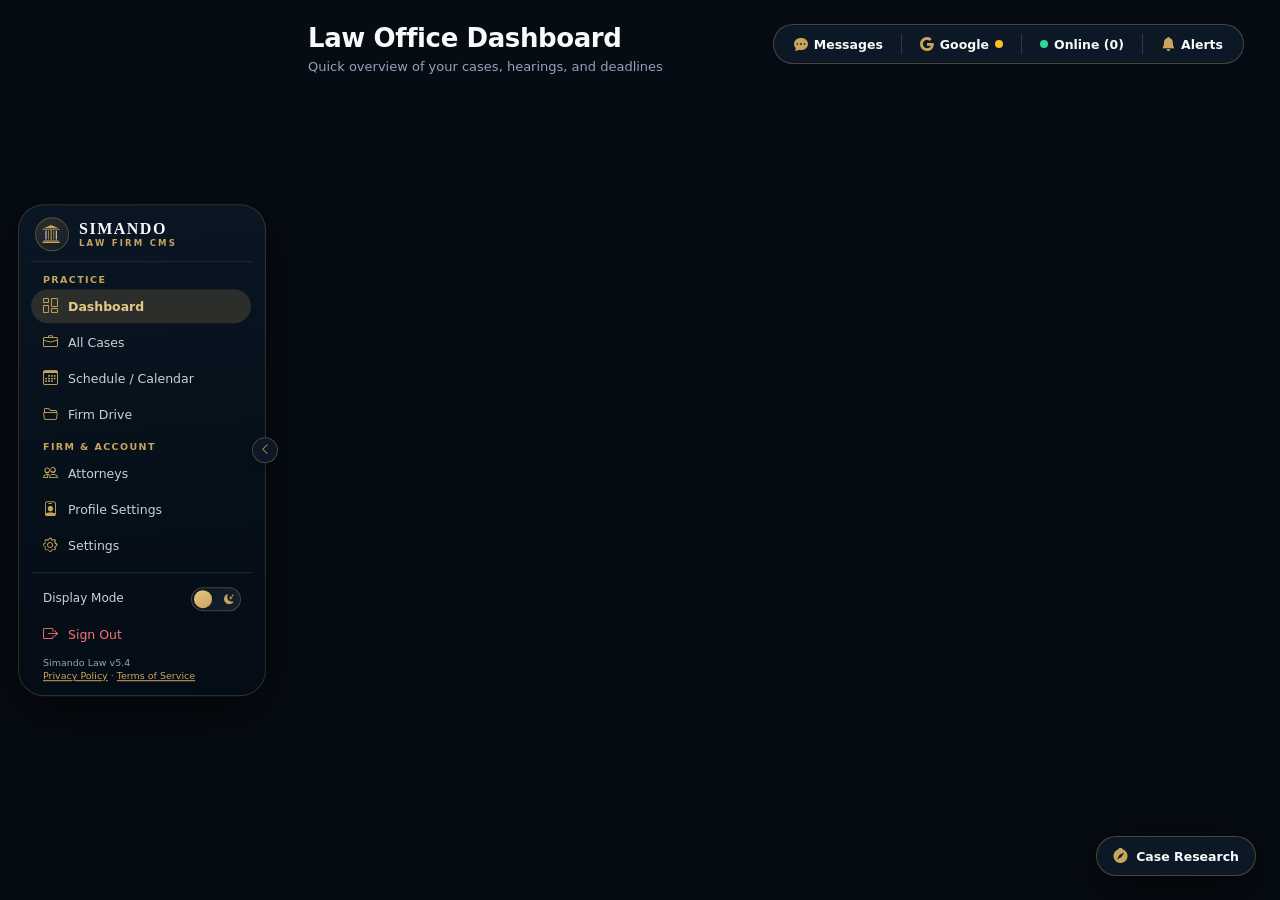
==== index.html @ d6aa15a1 "Update index.html" ====
<!DOCTYPE html>
<html lang="en">
<head>
<meta charset="UTF-8"/>
<meta name="viewport" content="width=device-width, initial-scale=1.0"/>
<title>Simando Law — Case Manager</title>

<!-- Content Security Policy Header (Allows internal research iframe + Google Docs/Drive) -->
<meta http-equiv="Content-Security-Policy" content="default-src 'self' https://fonts.googleapis.com https://fonts.gstatic.com https://cdnjs.cloudflare.com https://cdn.jsdelivr.net https://apis.google.com https://accounts.google.com https://*.googleapis.com https://*.firebaseio.com https://*.firebase.com https://*.cloudfunctions.net https://identitytoolkit.googleapis.com https://securetoken.googleapis.com https://docs.google.com; script-src 'self' 'unsafe-inline' 'unsafe-eval' https://apis.google.com https://accounts.google.com https://cdnjs.cloudflare.com https://cdn.jsdelivr.net https://*.gstatic.com; style-src 'self' 'unsafe-inline' https://fonts.googleapis.com https://cdn.jsdelivr.net; font-src 'self' https://fonts.gstatic.com https://cdn.jsdelivr.net; img-src 'self' data: https:; frame-src 'self' https:; connect-src 'self' https://*.gstatic.com https://www.gstatic.com https://*.googleapis.com https://*.firebaseio.com https://*.cloudfunctions.net https://identitytoolkit.googleapis.com https://securetoken.googleapis.com https://accounts.google.com;">

<!-- 1. Instant 0ms Device Redirector -->
<script src="js/redirect.js"></script>

<!-- 2. Firebase Initialization, QRCode CDN, Bootstrap Icons & Desktop Stylesheet -->
<script type="module" src="js/firebase-init.js"></script>
<script src="https://cdnjs.cloudflare.com/ajax/libs/qrcodejs/1.0.0/qrcode.min.js"></script>
<link href="https://fonts.googleapis.com/css2?family=Cormorant+Garamond:wght@600;700&family=Inter:wght@400;500;600;700;800&display=swap" rel="stylesheet"/>
<link rel="stylesheet" href="https://cdn.jsdelivr.net/npm/bootstrap-icons@1.11.3/font/bootstrap-icons.min.css"/>
<link rel="stylesheet" href="css/desktop.css"/>
<style>
  :root {
    --kpi-grad-1: linear-gradient(135deg, #f8fafc 0%, #c9a55c 100%);
    --kpi-grad-2: linear-gradient(135deg, #fde68a 0%, #c9a55c 100%);
    --kpi-grad-3: linear-gradient(135deg, #6ee7b7 0%, #c9a55c 100%);
  }
  [data-theme="light"] {
    --kpi-grad-1: linear-gradient(135deg, #1c1e21 0%, #8a6210 100%);
    --kpi-grad-2: linear-gradient(135deg, #92400e 0%, #8a6210 100%);
    --kpi-grad-3: linear-gradient(135deg, #065f46 0%, #8a6210 100%);
  }

  /* ── Minimal KPI Stat Cards (No colored top bar, gradient numbers) ── */
  .stat-card::before { display: none !important; content: none !important; }
  .stat-card { background: linear-gradient(160deg, var(--surface) 0%, var(--surface2) 100%); }
  .stat-number {
    font-weight: 800 !important;
    letter-spacing: -0.5px;
    background: var(--kpi-grad-1);
    -webkit-background-clip: text;
    background-clip: text;
    -webkit-text-fill-color: transparent;
  }
  .stat-card.kpi-active .stat-number {
    background: var(--kpi-grad-2);
    -webkit-background-clip: text;
    background-clip: text;
    -webkit-text-fill-color: transparent;
  }
  .stat-card.kpi-resolved .stat-number {
    background: var(--kpi-grad-3);
    -webkit-background-clip: text;
    background-clip: text;
    -webkit-text-fill-color: transparent;
  }

  /* ── Plain Solid Dots (NO glowing shadow or pulse) ── */
  .plain-dot {
    width: 8px; height: 8px; border-radius: 50%; flex-shrink: 0; display: inline-block;
    box-shadow: none !important; animation: none !important;
  }
  .plain-dot.green { background: var(--green); }
  .plain-dot.amber { background: var(--amber); }
  .plain-dot.red   { background: var(--red); }

  /* ── Top Utility Popovers (Google & Online Users) ── */
  .top-popover {
    position: absolute; top: 48px; right: 0; width: 315px; max-width: calc(100vw - 32px);
    background: var(--surface); border: 1px solid var(--gold-border); border-radius: 14px;
    box-shadow: var(--shadow); z-index: 1005; overflow: hidden;
  }
  .top-popover-hdr {
    padding: 11px 14px; border-bottom: 1px solid var(--border); background: var(--surface2);
    display: flex; align-items: center; justify-content: space-between; font-size: 12.5px; font-weight: 700; color: var(--text);
  }
  .top-popover-body { padding: 10px 12px; max-height: 330px; overflow-y: auto; display: flex; flex-direction: column; gap: 8px; }

  /* ── Full-Width Balanced Profile Settings ── */
  .profile-settings-grid {
    display: grid; grid-template-columns: 320px 1fr; gap: 20px; align-items: start; width: 100%;
  }
  @media (max-width: 980px) {
    .profile-settings-grid { grid-template-columns: 1fr; }
  }

  /* ── Retractable & Expandable Settings Accordions ── */
  .settings-accordion-list { display: flex; flex-direction: column; gap: 12px; width: 100%; }
  .settings-accordion { background: var(--surface); border: 1px solid var(--border); border-radius: var(--radius-lg); overflow: hidden; }
  .settings-accordion.is-open { border-color: var(--gold-border); }
  .settings-acc-hdr {
    width: 100%; display: flex; align-items: center; justify-content: space-between; gap: 12px;
    padding: 16px 20px; text-align: left; background: transparent; color: var(--text); cursor: pointer;
  }
  .settings-acc-hdr:hover { background: var(--surface2); }
  .settings-acc-title-wrap { display: flex; align-items: center; gap: 12px; min-width: 0; }
  .settings-acc-icon {
    width: 34px; height: 34px; border-radius: 9px; background: var(--surface2);
    border: 1px solid var(--border-soft); display: grid; place-items: center; color: var(--gold); font-size: 15px; flex-shrink: 0;
  }
  .settings-acc-title { font-size: 15px; font-weight: 700; color: var(--text); }
  .settings-acc-sub { font-size: 12px; color: var(--text-dim); }
  .settings-acc-chevron { color: var(--text-dim); transition: transform 0.2s; flex-shrink: 0; }
  .settings-accordion.is-open .settings-acc-chevron { transform: rotate(180deg); color: var(--gold); }
  .settings-acc-body { display: none; padding: 18px 20px 20px; border-top: 1px solid var(--border); }
  .settings-accordion.is-open .settings-acc-body { display: block; }
  .setting-row-item {
    display: flex; align-items: center; justify-content: space-between; gap: 16px;
    padding: 12px 14px; background: var(--surface2); border: 1px solid var(--border); border-radius: 10px; margin-bottom: 10px;
  }
  .setting-row-item:last-child { margin-bottom: 0; }

  /* ── Accessibility Modes ── */
  html[data-font-scale="compact"] { font-size: 13px; }
  html[data-font-scale="large"]   { font-size: 15.5px; }
  html[data-font-scale="xlarge"]  { font-size: 17px; }
  html[data-high-contrast="true"] .card,
  html[data-high-contrast="true"] .settings-accordion,
  html[data-high-contrast="true"] .field-input,
  html[data-high-contrast="true"] .case-row,
  html[data-high-contrast="true"] .case-item { border-color: var(--gold) !important; }
  html[data-reduce-motion="true"] *,
  html[data-reduce-motion="true"] *::before,
  html[data-reduce-motion="true"] *::after { transition: none !important; animation: none !important; }

  /* ── Internal Movable Persistent Floating Legal Research Widget ── */
  .research-fab {
    position: fixed; bottom: 24px; right: 24px; z-index: 940;
    display: inline-flex; align-items: center; gap: 8px; padding: 10px 16px;
    border-radius: 999px; background: var(--surface); border: 1.5px solid var(--gold-border);
    color: var(--text); font-size: 12.5px; font-weight: 700; box-shadow: var(--shadow);
    transition: transform 0.15s, border-color 0.15s, right 0.22s ease;
  }
  body.chat-open .research-fab { right: 418px; }
  .research-fab:hover { border-color: var(--gold); transform: translateY(-2px); }
  .research-fab i { color: var(--gold); font-size: 15px; }

  .research-widget-window {
    position: fixed;
    bottom: 76px;
    right: 24px;
    width: 480px;
    height: 540px;
    min-width: 340px;
    min-height: 360px;
    max-width: calc(100vw - 24px);
    max-height: calc(100vh - 24px);
    background: var(--surface);
    border: 1.5px solid var(--gold-border);
    border-radius: 16px;
    box-shadow: var(--shadow);
    z-index: 99990;
    display: flex;
    flex-direction: column;
    overflow: hidden;
    resize: both;
  }
  .research-widget-window.is-expanded {
    width: 760px !important;
    height: 640px !important;
  }
  .research-drag-hdr {
    padding: 10px 14px;
    background: var(--surface2);
    border-bottom: 1px solid var(--border);
    display: flex;
    align-items: center;
    justify-content: space-between;
    gap: 10px;
    cursor: grab;
    user-select: none;
    flex-shrink: 0;
  }
  .research-drag-hdr:active { cursor: grabbing; }
  .research-mode-bar {
    display: flex;
    align-items: center;
    gap: 6px;
    padding: 8px 12px;
    background: var(--surface2);
    border-bottom: 1px solid var(--border);
    flex-shrink: 0;
  }
  .research-sites-strip {
    display: flex;
    gap: 6px;
    padding: 8px 12px;
    overflow-x: auto;
    border-bottom: 1px solid var(--border);
    background: var(--surface);
    flex-shrink: 0;
  }
  .research-site-chip {
    display: inline-flex; align-items: center; gap: 5px;
    padding: 5px 10px; border-radius: 999px;
    background: var(--surface2); border: 1px solid var(--border);
    color: var(--text); font-size: 11px; font-weight: 600;
    white-space: nowrap; flex-shrink: 0; cursor: pointer;
  }
  .research-site-chip:hover, .research-site-chip.active {
    border-color: var(--gold-border);
    background: var(--gold-dim);
    color: var(--gold-light);
  }
  .research-site-chip i { color: var(--gold); }
  .research-body-area {
    flex: 1;
    min-height: 0;
    display: flex;
    flex-direction: column;
    overflow: hidden;
  }
  .research-iframe {
    width: 100%;
    height: 100%;
    border: none;
    background: #ffffff;
    flex: 1;
  }

  /* ── Internal Google Docs Workspace Modal ── */
  .gdoc-editor-shell {
    max-width: 860px; width: 100%; background: var(--surface); border: 1px solid var(--gold-border);
    border-radius: 18px; overflow: hidden; box-shadow: var(--shadow); display: flex; flex-direction: column; max-height: 92vh;
  }
  .gdoc-toolbar {
    display: flex; align-items: center; gap: 6px; padding: 8px 16px; background: var(--surface2);
    border-bottom: 1px solid var(--border); flex-wrap: wrap;
  }
  .gdoc-tool { padding: 5px 9px; border-radius: 6px; font-size: 12px; font-weight: 600; background: var(--surface); border: 1px solid var(--border); color: var(--text); }
  .gdoc-tool:hover { border-color: var(--gold); color: var(--gold); }
  .gdoc-page-canvas {
    margin: 18px auto; width: 92%; max-width: 700px; min-height: 360px;
    background: var(--surface2); border: 1px solid var(--border); border-radius: 10px;
    padding: 28px 34px; color: var(--text); font-size: 13.5px; line-height: 1.7; outline: none;
  }

  .diagnostic-item { display: flex; align-items: center; justify-content: space-between; padding: 12px 14px; background: var(--surface2); border: 1px solid var(--border); border-radius: 10px; margin-bottom: 8px; }
  .diagnostic-item-left { display: flex; align-items: center; gap: 12px; }
  .diag-icon { font-size: 18px; width: 28px; text-align: center; }
  .diag-name { font-weight: 700; font-size: 13px; color: var(--text); }
  .diag-sub { font-size: 11px; color: var(--text-muted); }
  .badge-pass { background: var(--green-bg); color: var(--green); border: 1px solid rgba(52,211,153,0.3); }
  .badge-warn { background: var(--amber-bg); color: var(--amber); border: 1px solid rgba(251,191,36,0.3); }
  .badge-fail { background: var(--red-bg); color: var(--red); border: 1px solid rgba(248,113,113,0.3); }

  .custom-time-wrap { display: flex; align-items: center; gap: 6px; }
  .time-input-box { flex: 1; background: var(--surface2); border: 1px solid var(--border-soft); border-radius: 8px; color: var(--text); padding: 8px 12px; font-size: 13px; font-weight: 600; text-align: center; outline: none; }
  .time-input-box:focus { border-color: var(--gold); background: var(--surface3); }
  .ampm-toggle { display: inline-flex; background: var(--surface2); border: 1px solid var(--border-soft); border-radius: 8px; padding: 2px; gap: 2px; flex-shrink: 0; }
  .ampm-btn { padding: 6px 10px; border-radius: 6px; font-size: 11.5px; font-weight: 600; color: var(--text-muted); }
  .ampm-btn.active { background: var(--surface3); color: var(--text); }

  .tag-highlight-gold { background: var(--gold-dim) !important; border: 1px solid var(--gold-border) !important; color: var(--gold-light) !important; font-weight: 700 !important; }
  .highlight-date-badge { background: var(--gold-dim); border: 1px solid var(--gold-border); color: var(--gold-light); font-weight: 700; font-size: 11px; padding: 2px 8px; border-radius: 5px; display: inline-flex; align-items: center; gap: 4px; }
  .hearing-highlight-card { background: var(--surface) !important; border: 1px solid var(--gold-border) !important; border-left: 3.5px solid var(--gold) !important; border-radius: 8px !important; padding: 10px 12px !important; }
  .file-item-gated.blurred { filter: blur(3.5px); user-select: none; pointer-events: none; opacity: 0.55; }

  .breakglass-otp-grid { display: flex; gap: 8px; justify-content: center; margin: 16px 0 22px; }
  .breakglass-otp-box { width: 44px; height: 52px; border-radius: 8px; background: var(--surface2); border: 1.5px solid var(--border-soft); color: var(--gold-light); font-size: 22px; font-weight: 800; text-align: center; outline: none; }
  .breakglass-otp-box:focus { border-color: var(--gold); box-shadow: 0 0 0 3px var(--gold-dim); }
</style>
</head>
<body>

<div id="capsule-tooltip"></div>
<div id="toast"></div>

<div id="config-banner">
  <i class="bi bi-exclamation-triangle-fill" style="color:var(--amber);margin-right:6px"></i> <strong>Firebase not connected.</strong> Data is stored in memory only and will be lost on refresh.
</div>

<!-- Internal Google Docs Workspace Modal -->
<div id="gdoc-modal" class="modal-overlay hidden" style="z-index: 10012;" onclick="if(event.target===this)closeGoogleDocModal()">
  <div class="gdoc-editor-shell">
    <div style="display:flex;align-items:center;justify-content:space-between;padding:14px 18px;border-bottom:1px solid var(--border);gap:10px;flex-wrap:wrap">
      <div style="display:flex;align-items:center;gap:10px;flex:1;min-width:220px">
        <i class="bi bi-file-earmark-richtext-fill" style="color:var(--gold);font-size:20px"></i>
        <input id="gdoc-title-input" class="field-input" style="max-width:340px;padding:6px 10px;font-weight:700" placeholder="Document Title (e.g. Motion for Extension)" value="Legal Memorandum Draft"/>
        <span class="badge" id="gdoc-api-status-badge" style="background:var(--green-bg);color:var(--green)"><i class="bi bi-cloud-check"></i> Google Docs API</span>
      </div>
      <div style="display:flex;align-items:center;gap:8px">
        <select class="field-input" id="gdoc-case-select" style="width:auto;max-width:220px;padding:6px 10px;font-size:12px">
          <option value="">— Standalone Firm Draft —</option>
        </select>
        <button onclick="closeGoogleDocModal()" style="color:var(--text-dim);font-size:18px;padding:4px"><i class="bi bi-x-lg"></i></button>
      </div>
    </div>

    <div class="gdoc-toolbar">
      <button type="button" class="gdoc-tool" onclick="execInternalDocFmt('bold')"><strong>B</strong></button>
      <button type="button" class="gdoc-tool" onclick="execInternalDocFmt('italic')"><em>I</em></button>
      <button type="button" class="gdoc-tool" onclick="execInternalDocFmt('underline')"><u>U</u></button>
      <span style="width:1px;height:18px;background:var(--border-soft);margin:0 4px"></span>
      <button type="button" class="gdoc-tool" onclick="insertInternalDocTemplate('caption')"><i class="bi bi-bank"></i> Court Caption</button>
      <button type="button" class="gdoc-tool" onclick="insertInternalDocTemplate('prayer')"><i class="bi bi-paragraph"></i> Prayer &amp; Relief</button>
      <button type="button" class="gdoc-tool" onclick="insertInternalDocTemplate('jurat')"><i class="bi bi-pen"></i> Verification / Jurat</button>
      <div style="margin-left:auto;display:flex;gap:8px;flex-wrap:wrap">
        <button type="button" class="btn btn-secondary btn-sm" id="gdoc-open-iframe-btn" style="display:none" onclick="toggleInternalDocLiveFrame()"><i class="bi bi-window"></i> Embedded Docs View</button>
        <button type="button" class="btn btn-secondary btn-sm" id="gdoc-save-btn" onclick="saveInternalGoogleDoc(false)"><i class="bi bi-cloud-arrow-up"></i> Save to Google Docs</button>
        <button type="button" class="btn btn-primary btn-sm" id="gdoc-pdf-btn" onclick="saveInternalGoogleDoc(true)"><i class="bi bi-file-earmark-pdf"></i> Export Case PDF</button>
      </div>
    </div>

    <div style="flex:1;overflow-y:auto;background:var(--bg);min-height:400px">
      <div id="gdoc-canvas" class="gdoc-page-canvas" contenteditable="true">
        <div style="text-align:center;font-weight:700;margin-bottom:16px">
          REPUBLIC OF THE PHILIPPINES<br/>
          REGIONAL TRIAL COURT<br/>
          FIFTH JUDICIAL REGION — NAGA CITY
        </div>
        <p style="margin-bottom:12px"><strong>PETITIONER / PLAINTIFF</strong>,<br/>— versus —<br/><strong>RESPONDENT / DEFENDANT</strong>.</p>
        <p style="text-align:center;font-weight:700;text-decoration:underline;margin:16px 0">PLEADING / LEGAL DRAFT</p>
        <p>COMES NOW the undersigned counsel, and unto this Honorable Court most respectfully states that...</p>
      </div>
      <div id="gdoc-iframe-wrap" class="hidden" style="width:100%;height:520px">
        <iframe id="gdoc-live-iframe" src="" style="width:100%;height:100%;border:none;background:#fff"></iframe>
      </div>
    </div>
  </div>
</div>

<!-- Onboarding Popup Modal -->
<div id="onboarding-modal" class="modal-overlay hidden" style="z-index: 10015;">
  <div class="modal-box" style="max-width: 500px; padding: 26px 22px; position: relative;">
    <button onclick="dismissOnboardingModal()" style="position:absolute;top:14px;right:14px;background:none;border:none;color:var(--text-dim);font-size:20px;cursor:pointer;line-height:1;padding:4px;" title="Remind me later"><i class="bi bi-x-lg"></i></button>
    <div style="text-align: center; margin-bottom: 18px;">
      <div style="font-size:36px;color:var(--gold);line-height:1;margin-bottom:6px" id="ob-modal-icon"><i class="bi bi-shield-lock-fill"></i></div>
      <div style="font-family:var(--font-display);font-size:24px;font-weight:700;color:var(--gold-pale)" id="ob-modal-title">Account Security &amp; Setup</div>
      <div style="font-size:12px;color:var(--text-muted);line-height:1.5;margin-top:4px" id="ob-modal-sub">
        To maintain strict attorney-client privilege and document storage, please complete the required security setup below.
      </div>
    </div>

    <div class="onboarding-card" id="ob-card-2fa">
      <div class="onboarding-card-header">
        <div class="onboarding-card-title"><i class="bi bi-phone" style="color:var(--gold)"></i> 1. Two-Factor Authentication (2FA)</div>
        <span class="onboarding-status-tag pending" id="ob-tag-2fa"><i class="bi bi-clock"></i> Action Needed</span>
      </div>
      <div id="ob-content-2fa-body">
        <div class="ob-qr-tabs">
          <button class="ob-qr-tab-btn active" id="tab-ob-pairing-qr" type="button" onclick="switchOnboardingQrType('pairing')"><i class="bi bi-key-fill"></i> Pair Account (Scan in App)</button>
          <button class="ob-qr-tab-btn" id="tab-ob-app-qr" type="button" onclick="switchOnboardingQrType('app_link')"><i class="bi bi-download"></i> Get Microsoft Authenticator</button>
        </div>
        <div id="ob-view-pairing-qr">
          <div class="ob-qr-box">
            <div class="ob-qr-img" id="ob-qr-pairing-container"></div>
            <div style="font-size:11.5px;color:var(--text-muted);line-height:1.45">
              <strong style="color:var(--text)">Scan inside Microsoft Authenticator:</strong><br/>
              Open the app &gt; tap <strong>(+) Add</strong> &gt; <strong>Work or personal</strong> &gt; scan this code to link account.
              <div id="ob-pairing-secret-key" style="font-family:monospace;font-size:10px;color:var(--gold-light);margin-top:4px;word-break:break-all"></div>
            </div>
          </div>
          <div style="margin-top:10px">
            <input type="text" class="ob-otp-input" id="ob-otp-input" placeholder="Enter 6-digit code" maxlength="6" inputmode="numeric"/>
          </div>
          <button class="btn btn-primary" id="btn-ob-activate-2fa" type="button" onclick="onboardingActivate2FA()" style="width:100%;margin-top:8px;justify-content:center">
            <i class="bi bi-shield-check"></i> Verify &amp; Activate 2FA
          </button>
        </div>
        <div id="ob-view-app-qr" style="display:none">
          <div class="ob-qr-box">
            <div class="ob-qr-img" id="ob-qr-applink-container"></div>
            <div style="font-size:11.5px;color:var(--text-muted);line-height:1.45">
              <strong style="color:var(--text)">Scan with Phone Camera:</strong><br/>
              Direct link to download <strong>Microsoft Authenticator</strong> on iOS or Android.
              <div style="margin-top:6px">
                <a href="https://aka.ms/authapp" target="_blank" rel="noopener noreferrer" style="color:var(--gold);text-decoration:underline;font-weight:600;font-size:11px">Or click here to open download page <i class="bi bi-box-arrow-up-right"></i></a>
              </div>
            </div>
          </div>
          <button class="btn btn-ghost" type="button" onclick="switchOnboardingQrType('pairing')" style="width:100%;margin-top:8px;font-size:12px;border:1px solid var(--border);justify-content:center">← Done installing? Go to Pair Account</button>
        </div>
      </div>
    </div>

    <div class="onboarding-card" id="ob-card-drive">
      <div class="onboarding-card-header">
        <div class="onboarding-card-title"><i class="bi bi-google" style="color:var(--gold)"></i> <span id="ob-drive-title-text">2. Google Account &amp; Drive Storage</span></div>
        <span class="onboarding-status-tag pending" id="ob-tag-drive"><i class="bi bi-clock"></i> Action Needed</span>
      </div>
      <div style="font-size:12px;color:var(--text-muted);line-height:1.45;margin-bottom:10px">
        Required for uploading court filings, client documents, and syncing trial calendar deadlines directly to your Drive.
      </div>
      <button class="btn btn-primary" id="btn-ob-connect-drive" type="button" onclick="onboardingConnectDrive()" style="width:100%;justify-content:center">
        <i class="bi bi-google"></i> Connect Google Account
      </button>
    </div>

    <div style="display:flex;justify-content:center;margin-top:6px">
      <button class="btn btn-ghost" type="button" onclick="dismissOnboardingModal()" style="font-size:11.5px;padding:6px;width:auto">Remind Me Later / Continue to Dashboard</button>
    </div>
  </div>
</div>

<!-- Universal Confirm Modal -->
<div id="universal-confirm-modal" class="modal-overlay hidden" style="z-index: 10008;" onclick="if(event.target===this)closeConfirmModal()">
  <div class="modal-box" style="max-width: 440px; text-align: center;">
    <div id="ucm-icon" style="font-size: 38px; margin-bottom: 12px; line-height: 1; color: var(--gold);"><i class="bi bi-shield-check"></i></div>
    <div id="ucm-title" style="font-size: 20px; font-weight: 700; color: var(--text); margin-bottom: 8px;">Confirm Action</div>
    <div id="ucm-body" style="font-size: 13px; color: var(--text-muted); line-height: 1.55; margin-bottom: 22px;">Are you sure you want to proceed?</div>
    <div style="display: flex; gap: 12px; justify-content: center;">
      <button class="btn btn-secondary" type="button" onclick="closeConfirmModal()">Cancel</button>
      <button class="btn btn-primary" type="button" id="ucm-confirm-btn">Confirm</button>
    </div>
  </div>
</div>

<!-- Discard Case Modal -->
<div id="discard-case-modal" class="modal-overlay hidden" style="z-index: 10010;" onclick="if(event.target===this)cancelDiscardCase()">
  <div class="modal-box" style="max-width: 420px; text-align: center;">
    <div style="font-size:36px;margin-bottom:8px;color:var(--amber)"><i class="bi bi-exclamation-octagon-fill"></i></div>
    <div style="font-size:18px;font-weight:700;color:var(--text);margin-bottom:8px">Discard Unsaved Changes?</div>
    <div style="font-size:13px;color:var(--text-muted);line-height:1.5;margin-bottom:20px">You have unsaved case information, court hearings, or attached files. Leaving now will discard your progress.</div>
    <div style="display:flex;gap:12px;justify-content:center">
      <button class="btn btn-secondary" type="button" onclick="cancelDiscardCase()">Continue Editing</button>
      <button class="btn btn-danger" type="button" onclick="confirmDiscardCase()">Discard &amp; Leave</button>
    </div>
  </div>
</div>

<!-- Delete Modal -->
<div id="delete-modal" class="modal-overlay hidden">
  <div class="modal-box">
    <div style="text-align:center;margin-bottom:8px;font-size:32px;color:var(--red)"><i class="bi bi-trash3-fill"></i></div>
    <div id="del-title" style="font-size:18px;font-weight:700;color:var(--text);text-align:center;margin-bottom:8px">Delete Case?</div>
    <div id="del-body" style="font-size:13px;color:var(--text-muted);text-align:center;margin-bottom:8px;line-height:1.6">This action cannot be undone.</div>
    <div style="font-size:12px;color:var(--text-dim);text-align:center;margin-bottom:4px">Type <strong id="del-confirm-target-text" style="color:var(--red)">DELETE</strong> to confirm</div>
    <input type="text" id="del-confirm-input" oninput="checkDeleteInput()" placeholder="Type DELETE" class="delete-confirm-input" autocomplete="off"/>
    <div id="del-input-err" class="field-err hidden" style="text-align:center;margin-bottom:12px">You must type the verification exactly</div>
    <div style="display:flex;gap:12px;justify-content:center">
      <button class="btn btn-ghost" type="button" onclick="closeDeleteModal()">Cancel</button>
      <button class="btn btn-danger" type="button" id="del-confirm-btn" onclick="executeDelete()" disabled style="opacity:0.5;cursor:not-allowed">Confirm</button>
    </div>
  </div>
</div>

<!-- Diagnostic Modal -->
<div id="diagnostic-modal" class="modal-overlay hidden" style="z-index: 10009;" onclick="if(event.target===this)closeDiagnosticModal()">
  <div class="modal-box" style="max-width: 500px;">
    <div style="display:flex;align-items:center;justify-content:space-between;margin-bottom:16px;border-bottom:1px solid var(--border);padding-bottom:12px">
      <div style="font-family:var(--font-display);font-size:20px;font-weight:700;color:var(--text);display:flex;align-items:center;gap:8px"><i class="bi bi-activity" style="color:var(--gold)"></i> System Health &amp; Diagnostics</div>
      <button onclick="closeDiagnosticModal()" style="background:none;border:none;color:var(--text-dim);font-size:20px;cursor:pointer"><i class="bi bi-x-lg"></i></button>
    </div>
    <div id="diagnostic-items-list">
      <div class="diagnostic-item">
        <div class="diagnostic-item-left"><div class="diag-icon" style="color:var(--gold)"><i class="bi bi-broadcast-pin"></i></div><div><div class="diag-name">Network &amp; Courtroom Connection</div><div class="diag-sub" id="diag-network-sub">Active internet connection detected</div></div></div>
        <span class="badge badge-pass" id="diag-network-badge">Online</span>
      </div>
      <div class="diagnostic-item">
        <div class="diagnostic-item-left"><div class="diag-icon" style="color:var(--gold)"><i class="bi bi-database-check"></i></div><div><div class="diag-name">Cloud Firestore Sync</div><div class="diag-sub" id="diag-db-sub">Real-time listeners active (Long Polling)</div></div></div>
        <span class="badge badge-pass" id="diag-db-badge">Connected</span>
      </div>
      <div class="diagnostic-item">
        <div class="diagnostic-item-left"><div class="diag-icon" style="color:var(--gold)"><i class="bi bi-cloud-check-fill"></i></div><div><div class="diag-name">Google Drive Storage Space</div><div class="diag-sub" id="diag-drive-sub">OAuth token valid · Case folder linked</div></div></div>
        <span class="badge badge-pass" id="diag-drive-badge">Linked</span>
      </div>
    </div>
    <div style="display:flex;justify-content:space-between;align-items:center;margin-top:20px;border-top:1px solid var(--border);padding-top:14px">
      <button class="btn btn-secondary btn-sm" onclick="updateWorkspaceStatus(true)"><i class="bi bi-arrow-clockwise"></i> Re-run Health Check</button>
      <button class="btn btn-ghost btn-sm" onclick="closeDiagnosticModal()">Close</button>
    </div>
  </div>
</div>

<!-- Drive Warning Modal -->
<div id="drive-warning-modal" class="modal-overlay hidden" style="z-index: 10003;">
  <div class="modal-box" style="max-width: 420px; text-align: center;">
    <div style="font-size:36px;margin-bottom:8px;color:var(--gold)"><i class="bi bi-cloud-arrow-up-fill"></i></div>
    <div style="font-size:18px;font-weight:700;color:var(--text);margin-bottom:8px">Google Account Required</div>
    <div style="font-size:13px;color:var(--text-muted);line-height:1.5;margin-bottom:20px">A connected Google Account is required to manage cases, store client court documents, and synchronize deadlines. Please authorize your Google Account to proceed.</div>
    <div style="display:flex;gap:12px;justify-content:center">
      <button class="btn btn-ghost" type="button" onclick="closeDriveWarningModal()">Cancel</button>
      <button class="btn btn-primary" id="drive-modal-connect-btn" type="button" onclick="connectDriveDirectly()"><i class="bi bi-google"></i> Connect Google Account</button>
    </div>
  </div>
</div>

<!-- Set Availability Modal -->
<div id="busy-modal" class="modal-overlay hidden" style="z-index: 10004;" onclick="if(event.target===this)closeBusyModal()"></div>

<!-- Date Schedule Popup Modal -->
<div id="date-schedule-modal" class="modal-overlay hidden" style="z-index: 10006;" onclick="if(event.target===this)closeDateScheduleModal()">
  <div class="modal-box" style="max-width: 520px;">
    <div style="display:flex;align-items:center;justify-content:space-between;margin-bottom:14px;border-bottom:1px solid var(--border);padding-bottom:12px">
      <div style="font-size:17px;font-weight:700;color:var(--text);display:flex;align-items:center;gap:8px" id="dsm-title"><i class="bi bi-calendar3" style="color:var(--gold)"></i> Schedule Details</div>
      <button onclick="closeDateScheduleModal()" style="font-size:18px;color:var(--text-dim);background:none;border:none;cursor:pointer;padding:0 4px;line-height:1" title="Close"><i class="bi bi-x-lg"></i></button>
    </div>
    <div id="dsm-events-list" style="max-height:420px;overflow-y:auto;padding-right:4px"></div>
  </div>
</div>

<!-- Two-Factor Setup Modal -->
<div id="tfa-setup-modal" class="modal-overlay hidden" style="z-index: 10007;">
  <div class="modal-box" style="max-width: 480px; text-align: center;">
    <div style="font-size:18px;font-weight:700;color:var(--text);margin-bottom:6px;display:flex;align-items:center;justify-content:center;gap:8px"><i class="bi bi-shield-lock-fill" style="color:var(--gold)"></i> Two-Factor Authentication</div>
    <div style="font-size:13px;color:var(--text-muted);margin-bottom:16px;line-height:1.5">Scan this QR code with <strong>Google Authenticator</strong>, <strong>Microsoft Authenticator</strong>, or <strong>Apple Passwords</strong>.</div>
    <div style="display:flex;flex-direction:column;align-items:center;justify-content:center;background:#ffffff;padding:16px;border-radius:12px;margin:0 auto 14px;width:fit-content"><div id="tfa-setup-qrcode"></div></div>
    <div style="background:var(--surface2);border:1px solid var(--border);border-radius:10px;padding:10px 14px;margin-bottom:16px;text-align:center">
      <div style="font-size:10px;font-weight:700;color:var(--text-dim);text-transform:uppercase;letter-spacing:1px">Manual Entry Key</div>
      <div id="tfa-setup-secret-key" style="font-family:monospace;font-size:13px;font-weight:700;color:var(--gold-light);margin-top:2px;letter-spacing:2px"></div>
    </div>
    <div style="margin-bottom:16px;text-align:center">
      <div style="font-size:11.5px;font-weight:700;color:var(--text);margin-bottom:6px">Backup Recovery Codes (Save these safely)</div>
      <div id="tfa-setup-backup-list" style="display:grid;grid-template-columns:1fr 1fr;gap:6px;font-size:11px;color:var(--gold-light);max-width:320px;margin:0 auto"></div>
    </div>
    <div style="margin-bottom:20px;text-align:center">
      <label class="field-label" style="text-align:center">Confirm 6-Digit Code from App *</label>
      <input type="text" class="field-input" id="tfa-setup-verify-code" placeholder="e.g. 123456" maxlength="6" style="text-align:center;font-size:20px;font-weight:700;letter-spacing:6px;max-width:240px;margin:0 auto"/>
    </div>
    <div style="display:flex;gap:12px;justify-content:center">
      <button class="btn btn-ghost" onclick="closeTwoFactorSetupModal()">Cancel</button>
      <button class="btn btn-primary" onclick="confirmAndEnableTwoFactor()"><i class="bi bi-shield-check"></i> Verify &amp; Activate 2FA</button>
    </div>
  </div>
</div>

<!-- Share Case Modal -->
<div id="share-modal" class="modal-overlay hidden" style="z-index:10000">
  <div class="modal-box" style="max-width:480px">
    <div style="font-size:18px;font-weight:700;color:var(--text);margin-bottom:8px;display:flex;align-items:center;gap:8px"><i class="bi bi-people-fill" style="color:var(--gold)"></i> Share Case Access</div>
    <div style="font-size:13px;color:var(--text-muted);margin-bottom:16px;line-height:1.5">Select associate attorneys to grant full editing permissions for this case file.</div>
    <div id="share-modal-list" style="max-height:280px;overflow-y:auto;display:flex;flex-direction:column;gap:10px;margin-bottom:20px;padding-right:4px"></div>
    <div style="display:flex;gap:12px;justify-content:flex-end">
      <button class="btn btn-ghost" onclick="closeShareModal()">Cancel</button>
      <button class="btn btn-primary" onclick="saveShareSettings()"><i class="bi bi-check2"></i> Save Permissions</button>
    </div>
  </div>
</div>

<!-- Appointment Modal -->
<div id="appointment-modal" class="modal-overlay hidden" style="z-index:10002;" onclick="if(event.target===this)closeAppointmentModal()">
  <div class="modal-box" style="max-width:540px;padding:24px;">
    <div style="display:flex;align-items:center;justify-content:space-between;margin-bottom:14px;border-bottom:1px solid var(--border);padding-bottom:10px">
      <div style="font-size:17px;font-weight:700;color:var(--text);display:flex;align-items:center;gap:8px"><i class="bi bi-calendar-plus" style="color:var(--gold)"></i> Request Schedule &amp; Case Appearance</div>
      <button onclick="closeAppointmentModal()" style="background:none;border:none;color:var(--text-dim);font-size:18px;cursor:pointer"><i class="bi bi-x-lg"></i></button>
    </div>
    <div style="display:flex;align-items:center;gap:12px;background:var(--surface2);border:1px solid var(--border);border-radius:10px;padding:10px 12px;margin-bottom:14px">
      <div id="appt-recipient-avatar"></div>
      <div style="flex:1;min-width:0">
        <div style="font-weight:600;font-size:13.5px;color:var(--text)" id="appt-recipient-name">Target Attorney</div>
        <div style="font-size:11.5px;color:var(--text-muted)" id="appt-recipient-role">Senior Associate / Partner</div>
      </div>
      <span class="tag" style="background:var(--surface3);color:var(--green);font-size:10.5px"><i class="bi bi-circle-fill" style="font-size:7px"></i> Ready</span>
    </div>
    <label class="field-label">1. Purpose of Request *</label>
    <div style="display:flex;gap:6px;flex-wrap:wrap;margin-bottom:12px" id="appt-purpose-chips">
      <button type="button" class="btn btn-secondary btn-sm active" style="font-size:11.5px;padding:5px 10px" onclick="setApptPurpose(this, 'present_hearing')"><i class="bi bi-bank"></i> Present Case in Hearing</button>
      <button type="button" class="btn btn-secondary btn-sm" style="font-size:11.5px;padding:5px 10px" onclick="setApptPurpose(this, 'strategy')"><i class="bi bi-chat-square-text"></i> Strategy Conference</button>
      <button type="button" class="btn btn-secondary btn-sm" style="font-size:11.5px;padding:5px 10px" onclick="setApptPurpose(this, 'pleading_review')"><i class="bi bi-file-earmark-check"></i> Pleading Review</button>
    </div>
    <input type="hidden" id="appt-purpose-type" value="present_hearing"/>
    <div style="margin-bottom:12px">
      <label class="field-label">2. Attach Docket Case File *</label>
      <select class="field-input" id="appt-case-select" onchange="onApptCaseSelectChange(this.value)"><option value="">— Select an active docket file —</option></select>
    </div>
    <div id="appt-hearing-picker-wrap" style="background:var(--surface2);border:1px solid var(--border);border-radius:8px;padding:10px;margin-bottom:12px;display:none">
      <label class="field-label" style="color:var(--text)"><i class="bi bi-flag"></i> Court Hearing to Present *</label>
      <select class="field-input" id="appt-target-hearing-select" onchange="onApptHearingStageSync(this.value)"><option value="">— Select hearing appearance date —</option></select>
    </div>
    <div class="grid2 mb-12" style="margin-bottom:12px">
      <div><label class="field-label">3. Date *</label><input type="date" class="field-input" id="appt-date"/></div>
      <div>
        <label class="field-label">4. Time (AM / PM Only) *</label>
        <div class="custom-time-wrap">
          <input type="text" class="time-input-box" id="appt-custom-time" value="08:30" maxlength="5" autocomplete="off" placeholder="00:00"/>
          <div class="ampm-toggle">
            <button type="button" class="ampm-btn active" id="appt-btn-am" onclick="setApptAmPm('AM')">AM</button>
            <button type="button" class="ampm-btn" id="appt-btn-pm" onclick="setApptAmPm('PM')">PM</button>
          </div>
        </div>
      </div>
    </div>
    <div style="margin-bottom:12px"><label class="field-label">Venue / Courtroom</label><input type="text" class="field-input" id="appt-venue" placeholder="e.g. RTC Branch 20, Hall of Justice, Naga City"/></div>
    <div style="margin-bottom:18px"><label class="field-label">Instructions &amp; Hearing Goals</label><textarea class="field-input" rows="3" id="appt-desc" placeholder="Specify background and trial objectives..." style="resize:vertical"></textarea></div>
    <div style="display:flex;gap:10px;justify-content:flex-end">
      <button class="btn btn-ghost" onclick="closeAppointmentModal()">Cancel</button>
      <button class="btn btn-primary" onclick="submitAppointmentRequest()"><i class="bi bi-send-fill"></i> Send Request</button>
    </div>
  </div>
</div>

<!-- Proposal Review Modal -->
<div id="proposal-review-modal" class="modal-overlay hidden" style="z-index:10005;" onclick="if(event.target===this)closeProposalReviewModal()">
  <div class="modal-box" style="max-width:680px;padding:24px;max-height:90vh;overflow-y:auto">
    <div style="display:flex;align-items:center;justify-content:space-between;margin-bottom:14px;border-bottom:1px solid var(--border);padding-bottom:10px">
      <div style="font-size:17px;font-weight:700;color:var(--text);display:flex;align-items:center;gap:8px"><i class="bi bi-briefcase-fill" style="color:var(--gold)"></i> Schedule &amp; Case Appearance Review</div>
      <button onclick="closeProposalReviewModal()" style="background:none;border:none;color:var(--text-dim);font-size:18px;cursor:pointer"><i class="bi bi-x-lg"></i></button>
    </div>
    <input type="hidden" id="pr-notif-id"/><input type="hidden" id="pr-appt-id"/><input type="hidden" id="pr-case-id"/>
    <div style="background:var(--surface2);border:1px solid var(--gold-border);border-left:3.5px solid var(--gold);border-radius:10px;padding:12px;margin-bottom:14px">
      <div style="display:flex;align-items:center;justify-content:space-between;margin-bottom:4px">
        <span class="tag tag-highlight-gold" id="pr-purpose-tag"><i class="bi bi-bank"></i> ACTION: PRESENT CASE IN HEARING</span>
        <span class="highlight-date-badge" id="pr-schedule-badge"><i class="bi bi-clock-fill"></i> Loading...</span>
      </div>
      <div style="font-size:13.5px;font-weight:700;color:var(--text);margin-top:4px" id="pr-hearing-stage">Case Strategy / Court Hearing Presentation</div>
      <div style="font-size:11.5px;color:var(--text-muted);margin-top:3px">Requested by: <strong style="color:var(--text)" id="pr-requester-name">Counsel</strong> · Venue: <span id="pr-venue-text" style="color:var(--text);font-weight:600">Courtroom N/A</span></div>
    </div>
    <div id="pr-dossier-wrap" style="background:var(--surface2);border:1px solid var(--border);border-radius:10px;padding:14px;margin-bottom:14px">
      <div style="display:flex;align-items:center;gap:6px;margin-bottom:6px">
        <span class="tag tag-highlight-gold" id="pr-case-cat">Criminal Case</span>
        <span class="tag" id="pr-case-status">On-going</span>
        <span class="tag tag-highlight-gold" id="pr-case-docket">Docket N/A</span>
      </div>
      <div style="font-weight:700;font-size:15px;color:var(--text);margin-bottom:8px" id="pr-case-title">Case Title</div>
      <div class="dossier-meta-grid" style="display:grid;grid-template-columns:1fr 1fr;gap:8px;font-size:12px;margin-bottom:12px;background:var(--surface);padding:8px 10px;border-radius:6px;border:1px solid var(--border)">
        <div><span style="color:var(--text-dim)">Parties:</span> <strong id="pr-case-parties" style="color:var(--text)">Parties N/A</strong></div>
        <div><span style="color:var(--text-dim)">Venue:</span> <strong id="pr-case-venue" style="color:var(--text)">Venue N/A</strong></div>
        <div><span style="color:var(--text-dim)">Date Filed:</span> <span id="pr-case-filed" style="color:var(--text)">N/A</span></div>
        <div><span style="color:var(--text-dim)">Status:</span> <span id="pr-case-status-label" style="color:var(--text)">Active</span></div>
      </div>
      <div class="field-label" style="font-size:10px;display:flex;align-items:center;gap:4px"><i class="bi bi-bank" style="color:var(--gold)"></i> Court Hearing Logs &amp; Appearance History</div>
      <div class="log-container" id="pr-hearing-logs"></div>
      <div class="field-label" style="font-size:10px;display:flex;align-items:center;gap:4px"><i class="bi bi-file-earmark-text" style="color:var(--gold)"></i> Document Filing Deadlines Log</div>
      <div class="log-container" id="pr-deadline-logs"></div>
      <div class="field-label" style="font-size:10px">Case Narrative Summary</div>
      <div class="dossier-narrative" id="pr-case-narrative" style="background:var(--surface);border:1px solid var(--border);border-radius:6px;padding:8px 10px;font-size:12px;color:var(--text-muted);line-height:1.5;margin-bottom:12px">Narrative briefing...</div>
    </div>
    <div class="vault-box" id="pr-vault-box" style="background:var(--surface2);border:1px solid var(--border);border-radius:10px;padding:14px">
      <div style="display:flex;align-items:center;justify-content:space-between;margin-bottom:8px">
        <div style="font-weight:600;font-size:12.5px;color:var(--text);display:flex;align-items:center;gap:6px"><i class="bi bi-folder2"></i> Attached Documents Vault (<span id="pr-vault-count">0</span> Files)</div>
        <span class="tag" id="pr-vault-tag"><i class="bi bi-lock"></i> Locked until accepted</span>
      </div>
      <div id="pr-vault-files-list"></div>
      <div class="lock-banner" id="pr-vault-banner" style="background:var(--surface);border:1px solid var(--border);border-radius:6px;padding:8px 10px;font-size:11px;color:var(--text-muted);margin-top:8px;display:flex;align-items:center;gap:6px">
        <i class="bi bi-shield-lock" style="font-size:14px"></i>
        <div>Case files unlock immediately upon accepting this appearance / schedule request.</div>
      </div>
    </div>
    <div style="display:flex;gap:8px;margin-top:14px" id="pr-action-bar">
      <button class="btn btn-success" style="flex:1" onclick="acceptProposalFromDossier()"><i class="bi bi-check2"></i> Accept &amp; Unlock Case Files</button>
      <button class="btn btn-danger btn-sm" onclick="declineProposalFromDossier()">Decline</button>
    </div>
  </div>
</div>

<!-- File preview modal -->
<div id="file-preview-modal" style="display:none;position:fixed;inset:0;z-index:9999;background:rgba(0,0,0,0.85);align-items:center;justify-content:center;flex-direction:column">
  <div style="position:absolute;top:0;left:0;right:0;padding:14px 20px;display:flex;align-items:center;justify-content:space-between;background:rgba(0,0,0,0.5);backdrop-filter:blur(8px)">
    <div id="fpm-title" style="font-size:14px;font-weight:600;color:#fff;max-width:70%;overflow:hidden;text-overflow:ellipsis;white-space:nowrap"></div>
    <div style="display:flex;gap:10px;align-items:center">
      <a id="fpm-download" download style="font-size:12px;color:#c9a84c;text-decoration:none;padding:6px 14px;border:1px solid #c9a84c;border-radius:6px;font-weight:600"><i class="bi bi-download"></i> Download</a>
      <button onclick="closeFilePreview()" style="background:transparent;border:none;color:#fff;font-size:24px;cursor:pointer;line-height:1;padding:0 4px"><i class="bi bi-x-lg"></i></button>
    </div>
  </div>
  <div id="fpm-body" style="margin-top:56px;width:100%;height:calc(100vh - 56px);overflow:auto;display:flex;align-items:center;justify-content:center"></div>
</div>

<!-- Calendar Event Detail Modal -->
<div id="calendar-event-modal" class="modal-overlay hidden" style="z-index: 10001;">
  <div class="modal-box" style="max-width: 500px;">
    <div style="font-size:18px;font-weight:700;color:var(--text);margin-bottom:12px;display:flex;align-items:center;gap:8px" id="cem-title"><i class="bi bi-calendar-event" style="color:var(--gold)"></i> Event Details</div>
    <div style="display:flex;flex-direction:column;gap:14px;margin-bottom:24px">
      <div><div style="font-size:10px;color:var(--text-dim);letter-spacing:1.5px;text-transform:uppercase;font-weight:600">Time &amp; Date</div><div id="cem-time" style="font-size:14px;color:var(--text);margin-top:2px"></div></div>
      <div><div style="font-size:10px;color:var(--text-dim);letter-spacing:1.5px;text-transform:uppercase;font-weight:600">Location / Venue</div><div id="cem-location" style="font-size:14px;color:var(--text);margin-top:2px"></div></div>
      <div><div style="font-size:10px;color:var(--text-dim);letter-spacing:1.5px;text-transform:uppercase;font-weight:600">Details / Description</div><div id="cem-desc" style="font-size:13px;color:var(--text-muted);line-height:1.6;background:var(--surface2);border:1px solid var(--border);border-radius:10px;padding:12px;max-height:180px;overflow-y:auto;white-space:pre-wrap;margin-top:2px"></div></div>
    </div>
    <div style="display:flex;gap:12px;justify-content:flex-end">
      <button class="btn btn-ghost" onclick="closeCalendarModal()">Close</button>
      <a id="cem-link" class="btn btn-primary" href="#" target="_blank"><i class="bi bi-box-arrow-up-right"></i> Open in Google Calendar</a>
    </div>
  </div>
</div>

<!-- Break-Glass Modal -->
<div id="cms-breakglass-modal" class="modal-overlay hidden" style="z-index: 10020;">
  <div class="modal-box" style="max-width: 440px; border-color: var(--gold-border);">
    <div id="cms-bg-step-password">
      <div style="font-size:11px;font-weight:700;color:var(--red);text-transform:uppercase;letter-spacing:1px;margin-bottom:6px"><i class="bi bi-exclamation-triangle-fill"></i> Security Override · Tier 1</div>
      <div style="font-size:18px;font-weight:700;color:var(--text);margin-bottom:6px">Confirm Account Password</div>
      <div style="font-size:12px;color:var(--text-muted);line-height:1.5;margin-bottom:18px">Emergency elevation to Firm Administrator requires dual authentication. Enter your account password to continue.</div>
      <label class="field-label">Account Password *</label>
      <input type="password" id="cms-bg-input-password" class="field-input" placeholder="••••••••" autocomplete="current-password" style="margin-bottom:16px"/>
      <div style="display:flex;justify-content:flex-end;gap:10px">
        <button class="btn btn-ghost" onclick="closeCmsBreakGlassModal()">Cancel</button>
        <button class="btn btn-primary" id="btn-cms-bg-verify-pass" onclick="verifyCmsBreakGlassPassword()">Next <i class="bi bi-arrow-right"></i></button>
      </div>
    </div>
    <div id="cms-bg-step-authenticator" style="display:none">
      <div style="font-size:11px;font-weight:700;color:var(--gold);text-transform:uppercase;letter-spacing:1px;margin-bottom:6px"><i class="bi bi-shield-check"></i> Security Override · Tier 2</div>
      <div style="font-size:18px;font-weight:700;color:var(--text);margin-bottom:6px">Microsoft Authenticator 2FA</div>
      <div style="font-size:12px;color:var(--text-muted);line-height:1.5;margin-bottom:12px">Enter the 6-digit one-time code from the <strong>Microsoft Authenticator</strong> app on your mobile device.</div>
      <div class="breakglass-otp-grid">
        <input class="breakglass-otp-box" maxlength="1" pattern="\d*" inputmode="numeric" id="cms-bg-otp-1"/>
        <input class="breakglass-otp-box" maxlength="1" pattern="\d*" inputmode="numeric" id="cms-bg-otp-2"/>
        <input class="breakglass-otp-box" maxlength="1" pattern="\d*" inputmode="numeric" id="cms-bg-otp-3"/>
        <input class="breakglass-otp-box" maxlength="1" pattern="\d*" inputmode="numeric" id="cms-bg-otp-4"/>
        <input class="breakglass-otp-box" maxlength="1" pattern="\d*" inputmode="numeric" id="cms-bg-otp-5"/>
        <input class="breakglass-otp-box" maxlength="1" pattern="\d*" inputmode="numeric" id="cms-bg-otp-6"/>
      </div>
      <div style="display:flex;justify-content:space-between;align-items:center">
        <button class="btn btn-ghost" onclick="backToCmsBreakGlassPassword()">← Back</button>
        <button class="btn btn-primary" id="btn-cms-bg-verify-otp" onclick="verifyCmsBreakGlassTOTP()"><i class="bi bi-shield-lock-fill"></i> Unlock Full Admin</button>
      </div>
    </div>
  </div>
</div>

<!-- Internal Persistent Movable Legal Research Widget -->
<button class="research-fab" id="research-fab-btn" type="button" onclick="toggleResearchWidget(event)" title="Open Internal Case Research Widget">
  <i class="bi bi-compass-fill"></i>
  <span>Case Research</span>
</button>

<div id="research-widget" class="research-widget-window hidden">
  <div class="research-drag-hdr" id="research-drag-handle" title="Drag to move anywhere">
    <div style="display:flex;align-items:center;gap:8px">
      <i class="bi bi-arrows-move" style="color:var(--text-dim);font-size:13px"></i>
      <i class="bi bi-journal-bookmark-fill" style="color:var(--gold)"></i>
      <span style="font-size:13px;font-weight:700;color:var(--text)">Internal Case Research</span>
    </div>
    <div style="display:flex;align-items:center;gap:6px">
      <button type="button" class="btn btn-ghost btn-sm" style="padding:3px 7px" onclick="toggleResearchExpand()" title="Expand / Restore size"><i class="bi bi-arrows-angle-expand" id="research-expand-icon"></i></button>
      <button type="button" class="btn btn-ghost btn-sm" style="padding:3px 7px" onclick="minimizeResearchWidget()" title="Minimize"><i class="bi bi-dash-lg"></i></button>
    </div>
  </div>

  <div class="research-mode-bar">
    <button type="button" class="pill-tab active" id="res-tab-similar" onclick="switchResearchTab('similar')"><i class="bi bi-folder2-open"></i> Similar Cases</button>
    <button type="button" class="pill-tab" id="res-tab-web" onclick="switchResearchTab('web')"><i class="bi bi-globe2"></i> Internal Web Reader</button>
    <div style="flex:1;display:flex;gap:5px">
      <input id="research-query-inp" class="field-input" style="padding:5px 9px;font-size:12px" placeholder="Search similar cases / keywords…" oninput="if(activeResearchTab==='similar')renderInternalSimilarCases()" onkeydown="if(event.key==='Enter')searchSimilarCases()"/>
      <button type="button" class="btn btn-primary btn-sm" onclick="searchSimilarCases()"><i class="bi bi-search"></i></button>
    </div>
  </div>

  <!-- Tab 1: Internal Similar Cases (Firm Dockets & Citations) -->
  <div id="research-view-similar" class="research-body-area" style="padding:12px;overflow-y:auto">
    <div id="research-similar-list" style="display:flex;flex-direction:column;gap:8px"></div>
  </div>

  <!-- Tab 2: Internal Embedded Web Reader + Quick Legal Portals -->
  <div id="research-view-web" class="research-body-area hidden">
    <div class="research-sites-strip">
      <button type="button" class="research-site-chip active" onclick="loadInternalResearchSite('https://lawphil.net/', this)"><i class="bi bi-book-half"></i> LawPhil</button>
      <button type="button" class="research-site-chip" onclick="loadInternalResearchSite('https://www.chanrobles.com/', this)"><i class="bi bi-journal-text"></i> ChanRobles</button>
      <button type="button" class="research-site-chip" onclick="loadInternalResearchSite('https://elibrary.judiciary.gov.ph/', this)"><i class="bi bi-bank2"></i> SC E-Library</button>
      <button type="button" class="research-site-chip" onclick="loadInternalResearchSite('https://sc.judiciary.gov.ph/decisions/', this)"><i class="bi bi-scales"></i> SC Decisions</button>
      <button type="button" class="research-site-chip" onclick="loadInternalResearchSite('https://www.officialgazette.gov.ph/', this)"><i class="bi bi-award-fill"></i> Gazette</button>
      <button type="button" class="research-site-chip" onclick="loadInternalResearchSite('https://scholar.google.com/', this)"><i class="bi bi-mortarboard-fill"></i> Scholar</button>
    </div>
    <div style="display:flex;align-items:center;justify-content:space-between;padding:5px 12px;background:var(--surface2);border-bottom:1px solid var(--border);font-size:11px;color:var(--text-dim)">
      <span id="research-current-url" style="white-space:nowrap;overflow:hidden;text-overflow:ellipsis;max-width:75%">https://lawphil.net/</span>
      <button type="button" onclick="popOutCurrentResearchUrl()" style="color:var(--gold);font-weight:600;white-space:nowrap" title="Use if site blocks embedding"><i class="bi bi-box-arrow-up-right"></i> Pop-out</button>
    </div>
    <iframe id="research-internal-frame" class="research-iframe" src="about:blank" sandbox="allow-same-origin allow-scripts allow-forms allow-popups"></iframe>
  </div>
</div>

<!-- Main App -->
<div id="app">

  <!-- ══════ VERTICAL CAPSULE SIDEBAR ══════ -->
  <aside id="sidebar" aria-label="Primary Navigation">
    <button id="sidebar-toggle-btn" data-tooltip="Collapse Sidebar" onclick="toggleSidebar()" title="Collapse Sidebar" aria-expanded="true">
      <i id="sidebar-toggle-icon" class="bi bi-chevron-left"></i>
    </button>

    <div class="capsule-top">
      <div class="logo-wrap" onclick="navTo('dashboard')" title="Simando Law · Go to Dashboard">
        <div class="logo-crest">
          <svg width="20" height="20" viewBox="0 0 70 70" fill="none" xmlns="http://www.w3.org/2000/svg">
            <path d="M6 14 L32 3 L58 14 Z" fill="#c9a55c"/>
            <line x1="2" y1="18" x2="62" y2="18" stroke="#c9a55c" stroke-width="2.5"/>
            <line x1="14" y1="22" x2="14" y2="54" class="logo-pillar-accent" stroke="currentColor" stroke-width="3"/>
            <line x1="23" y1="22" x2="23" y2="54" stroke="#c9a55c" stroke-width="2.5"/>
            <line x1="32" y1="20" x2="32" y2="56" stroke="#c9a55c" stroke-width="3.5"/>
            <line x1="41" y1="22" x2="41" y2="54" stroke="#c9a55c" stroke-width="2.5"/>
            <line x1="50" y1="22" x2="50" y2="54" class="logo-pillar-accent" stroke="currentColor" stroke-width="3"/>
            <line x1="6" y1="58" x2="58" y2="58" stroke="#c9a55c" stroke-width="2.5"/>
            <rect x="2" y="61" width="60" height="5" rx="1" fill="#c9a55c"/>
          </svg>
        </div>
        <div class="logo-wordmark">
          <span class="logo-title">SIMANDO</span>
          <span class="logo-sub">Law Firm CMS</span>
        </div>
      </div>
    </div>

    <div class="sidebar-nav-scroll">
      <div class="nav-section">Practice</div>
      <button class="nav-btn active" data-nav="dashboard" data-tooltip="Dashboard" onclick="navTo('dashboard')">
        <i class="bi bi-columns-gap"></i><span class="nav-label">Dashboard</span>
      </button>
      <button class="nav-btn" data-nav="allcases" data-tooltip="All Cases" onclick="navTo('allcases')">
        <i class="bi bi-briefcase"></i><span class="nav-label">All Cases</span>
      </button>
      <button class="nav-btn" data-nav="calendar" data-tooltip="Schedule / Calendar" onclick="navTo('calendar')">
        <i class="bi bi-calendar3"></i><span class="nav-label">Schedule / Calendar</span>
      </button>
      <button class="nav-btn" data-nav="mydrive" data-tooltip="Firm Drive" onclick="navTo('mydrive')">
        <i class="bi bi-folder2-open"></i><span class="nav-label">Firm Drive</span>
      </button>

      <div class="nav-section">Firm &amp; Account</div>
      <button class="nav-btn" data-nav="profiles" data-tooltip="Attorneys" onclick="navTo('profiles')">
        <i class="bi bi-people"></i><span class="nav-label">Attorneys</span>
      </button>
      <button class="nav-btn" data-nav="myprofile" data-tooltip="Profile Settings" onclick="navTo('myprofile')">
        <i class="bi bi-person-badge"></i><span class="nav-label">Profile Settings</span>
      </button>
      <button class="nav-btn" data-nav="settings" data-tooltip="Settings" onclick="navTo('settings')">
        <i class="bi bi-gear"></i><span class="nav-label">Settings</span>
      </button>

      <div id="admin-sidebar-section" style="display:none">
        <button class="nav-btn" data-tooltip="Admin Console" onclick="window.location.assign('admin.html')" style="color:var(--gold-light) !important;font-weight:600">
          <i class="bi bi-shield-lock-fill"></i><span class="nav-label">Admin Console</span>
        </button>
      </div>
    </div>

    <div class="sidebar-footer">
      <div id="sidebar-user-chip" class="user-chip-btn" data-tooltip="Profile Settings" onclick="navTo('myprofile')" title="Profile Settings"></div>

      <div class="theme-row" title="Toggle Dark / Light Mode">
        <span class="nav-label" style="font-size:12px;color:var(--sidebar-text);font-weight:500">Display Mode</span>
        <div class="theme-switch" id="themeSwitch" onclick="toggleTheme()" role="button" aria-label="Toggle theme">
          <div class="theme-switch-track">
            <span class="theme-switch-icon theme-switch-moon"><i class="bi bi-moon-stars-fill" style="color:var(--gold)"></i></span>
            <span class="theme-switch-icon theme-switch-sun"><i class="bi bi-sun-fill" style="color:var(--amber)"></i></span>
            <div class="theme-switch-thumb"></div>
          </div>
        </div>
      </div>

      <button class="nav-btn nav-btn-signout" data-tooltip="Sign Out" onclick="handleLogout()" title="Sign Out">
        <i class="bi bi-box-arrow-right"></i><span class="nav-label">Sign Out</span>
      </button>

      <div class="legal-links">
        Simando Law v5.4<br>
        <a href="privacy-policy.html" target="_blank">Privacy Policy</a> · <a href="terms-of-service.html" target="_blank">Terms of Service</a>
      </div>
    </div>
  </aside>

  <!-- ══════ MAIN CONTENT ══════ -->
  <main id="main">

    <!-- Labeled Top Header Bar (Diagnostic Button Removed) -->
    <div class="top-utility-bar">
      <div>
        <h1 class="page-title" id="main-page-title">Law Office Dashboard</h1>
        <p class="page-sub" id="main-page-sub">Quick overview of your cases, hearings, and deadlines</p>
      </div>

      <div id="top-hdr-actions">
        <div class="top-action-capsule">
          <button onclick="window._chat ? window._chat.toggleDock(event) : null" class="top-labeled-btn" title="Messages / Conversations">
            <i class="bi bi-chat-dots-fill"></i>
            <span>Messages</span>
            <span id="chat-hdr-badge" class="chat-badge hidden top-capsule-badge">0</span>
          </button>

          <div class="top-capsule-divider"></div>

          <!-- Google Workspace Button beside Messages -->
          <div style="position:relative">
            <button onclick="toggleTopPopover('google-popover', event)" class="top-labeled-btn" title="Google Drive, Docs &amp; Calendar">
              <i class="bi bi-google"></i>
              <span>Google</span>
              <span class="plain-dot amber" id="google-status-dot"></span>
            </button>
            <div id="google-popover" class="top-popover hidden">
              <div class="top-popover-hdr">
                <span><i class="bi bi-google" style="color:var(--gold);margin-right:6px"></i>Google Workspace</span>
                <span class="badge badge-warn" id="google-popover-badge">Checking</span>
              </div>
              <div class="top-popover-body" id="google-popover-body">
                <div class="setting-row-item" style="margin:0">
                  <div><div style="font-size:12px;font-weight:700">Google Drive</div><div style="font-size:11px;color:var(--text-dim)" id="gpop-drive-sub">Not connected</div></div>
                  <span id="gpop-drive-state" style="font-size:11px;font-weight:700;color:var(--amber)">Pending</span>
                </div>
                <div class="setting-row-item" style="margin:0">
                  <div><div style="font-size:12px;font-weight:700">Internal Google Docs</div><div style="font-size:11px;color:var(--text-dim)">Drafting &amp; Case PDF export</div></div>
                  <span id="gpop-docs-state" style="font-size:11px;font-weight:700;color:var(--amber)">Standby</span>
                </div>
                <div class="setting-row-item" style="margin:0">
                  <div><div style="font-size:12px;font-weight:700">Google Calendar</div><div style="font-size:11px;color:var(--text-dim)">Hearing &amp; Deadline sync</div></div>
                  <span id="gpop-cal-state" style="font-size:11px;font-weight:700;color:var(--amber)">Standby</span>
                </div>
                <div style="display:flex;gap:8px;margin-top:4px">
                  <button type="button" class="btn btn-primary btn-sm" style="flex:1" id="gpop-connect-btn" onclick="connectOrOpenGoogleAction()"><i class="bi bi-google"></i> Connect</button>
                  <button type="button" class="btn btn-secondary btn-sm" onclick="closeAllTopPopovers();openGoogleDocModal()"><i class="bi bi-file-earmark-plus"></i> New Doc</button>
                </div>
              </div>
            </div>
          </div>

          <div class="top-capsule-divider"></div>

          <!-- Online Users List Pill -->
          <div style="position:relative">
            <button onclick="toggleTopPopover('online-popover', event)" class="top-labeled-btn" title="Users Currently Online">
              <span class="plain-dot green"></span>
              <span id="online-count-label">Online (0)</span>
            </button>
            <div id="online-popover" class="top-popover hidden">
              <div class="top-popover-hdr">
                <span><span class="plain-dot green" style="margin-right:6px"></span>Users Currently Online</span>
                <span style="font-size:11px;color:var(--text-dim)" id="online-popover-count">0 active</span>
              </div>
              <div class="top-popover-body" id="online-users-list"></div>
            </div>
          </div>

          <div class="top-capsule-divider"></div>

          <div style="position:relative">
            <button onclick="toggleNotifDropdown()" class="top-labeled-btn" title="Notifications">
              <i class="bi bi-bell-fill"></i>
              <span>Alerts</span>
              <span id="global-notif-badge" class="badge top-capsule-badge" style="display:none">0</span>
            </button>

            <div id="notif-dropdown" class="hidden">
              <div style="padding:12px 16px;border-bottom:1px solid var(--border);display:flex;align-items:center;justify-content:space-between;background:var(--surface2)">
                <span style="font-size:13px;font-weight:700;color:var(--text);display:flex;align-items:center;gap:6px"><i class="bi bi-bell" style="color:var(--gold)"></i> Notifications</span>
                <button onclick="markAllNotificationsAsRead()" style="font-size:11px;color:var(--gold);background:none;border:none;cursor:pointer;font-weight:600">Mark all read</button>
              </div>
              <div id="notifications-list" style="overflow-y:auto;max-height:350px;padding:10px"></div>
            </div>
          </div>
        </div>

        <div class="top-action-slot" id="slot-profiles-action" style="display:none">
          <div class="view-mode-toggle" style="display:flex;background:var(--surface);border:1px solid var(--border);border-radius:10px;padding:3px;gap:4px">
            <button id="btn-view-tile" class="btn btn-sm btn-secondary active" onclick="setProfilesViewMode('tile')"><i class="bi bi-grid-fill"></i> Cards</button>
            <button id="btn-view-list" class="btn btn-sm btn-ghost" onclick="setProfilesViewMode('list')"><i class="bi bi-list-ul"></i> List</button>
          </div>
        </div>

        <div class="top-action-slot" id="slot-mydrive-action" style="display:none">
          <button class="btn btn-secondary btn-sm" onclick="openGoogleDocModal()"><i class="bi bi-file-earmark-plus"></i> New Google Doc</button>
          <a id="mydrive-open-native-btn" class="btn btn-primary btn-sm" href="#" target="_blank"><i class="bi bi-google"></i> Open Google Drive <i class="bi bi-box-arrow-up-right"></i></a>
        </div>
      </div>
    </div>

    <!-- ── 1. DASHBOARD ── -->
    <div id="view-dashboard" class="view hidden">
      <div id="today-date" style="display:none"></div>

      <div class="quick-actions-bar">
        <button class="quick-action-tile primary-tile" onclick="openAddCase()">
          <div class="qa-icon"><i class="bi bi-plus-lg"></i></div>
          <div><div class="qa-title">Add New Case</div><div class="qa-desc">Create a new client docket</div></div>
        </button>
        <button class="quick-action-tile" onclick="openGoogleDocModal()">
          <div class="qa-icon"><i class="bi bi-file-earmark-richtext"></i></div>
          <div><div class="qa-title">New Google Doc</div><div class="qa-desc">Internal legal draft</div></div>
        </button>
        <button class="quick-action-tile" onclick="navTo('allcases')">
          <div class="qa-icon"><i class="bi bi-search"></i></div>
          <div><div class="qa-title">Find a Case</div><div class="qa-desc">Search by name or docket #</div></div>
        </button>
        <button class="quick-action-tile" onclick="navTo('calendar')">
          <div class="qa-icon"><i class="bi bi-calendar-event"></i></div>
          <div><div class="qa-title">View Court Schedule</div><div class="qa-desc">See hearings &amp; deadlines</div></div>
        </button>
      </div>

      <div class="grid3">
        <button class="stat-card" onclick="quickFilterCases('All')">
          <div id="stat-total" class="stat-number">0</div>
          <div class="stat-footer"><span class="stat-label">Total Cases</span><span class="stat-hint">View all →</span></div>
        </button>
        <button class="stat-card kpi-active" onclick="quickFilterCases('On-going')">
          <div id="stat-ongoing" class="stat-number">0</div>
          <div class="stat-footer"><span class="stat-label">Active Cases</span><span class="stat-hint">Filter active →</span></div>
        </button>
        <button class="stat-card kpi-resolved" onclick="quickFilterCases('Completed')">
          <div id="stat-completed" class="stat-number">0</div>
          <div class="stat-footer"><span class="stat-label">Resolved Cases</span><span class="stat-hint">View resolved →</span></div>
        </button>
      </div>

      <div class="dash-2col-grid" id="dash-main-grid">
        <div class="card dash-panel">
          <div class="dash-panel-header">
            <div style="font-size:15px;font-weight:700;color:var(--text);display:flex;align-items:center;gap:8px"><i class="bi bi-folder-fill" style="color:var(--gold)"></i> Recent Active Cases</div>
            <button class="btn btn-secondary btn-sm" onclick="navTo('allcases')">See All Cases →</button>
          </div>
          <div class="dash-panel-pills" id="dash-cases-pills"></div>
          <div class="dash-panel-list" id="dash-cases"></div>
          <div class="pagination-bar" id="dash-pagination-bar">
            <span id="dash-page-info">Showing 0 cases</span>
            <div class="pagination-controls">
              <button class="page-btn" id="dash-btn-prev" onclick="changeDashPage(-1)"><i class="bi bi-chevron-left"></i></button>
              <span id="dash-page-num" style="padding:0 6px;font-weight:600;color:var(--text)">Page 1 of 1</span>
              <button class="page-btn" id="dash-btn-next" onclick="changeDashPage(1)"><i class="bi bi-chevron-right"></i></button>
            </div>
          </div>
        </div>

        <div class="card dash-panel" id="dash-calendar-card"></div>
      </div>
    </div>

    <!-- ── 2. SCHEDULE / CALENDAR VIEW ── -->
    <div id="view-calendar" class="view hidden">
      <div class="helper-banner" data-banner="cal">
        <i class="bi bi-lightbulb-fill banner-icon"></i>
        <span><strong>Tip:</strong> Click any date box below to inspect hearings and deadlines in the side panel, or click <strong>Set Availability</strong> to block dates.</span>
        <button class="banner-dismiss" onclick="dismissBanner(this, 'cal')" title="Dismiss tip"><i class="bi bi-x-lg"></i></button>
      </div>

      <div class="schedule-filter-bar">
        <div class="schedule-filter-info">
          <div class="schedule-filter-icon"><i class="bi bi-people-fill" style="color:var(--gold)"></i></div>
          <div>
            <div class="schedule-filter-label">Whose schedule do you want to view?</div>
            <div class="schedule-filter-sub">Select an attorney profile or view the entire firm's schedule</div>
          </div>
        </div>
        <div style="display:flex;gap:10px;align-items:center;flex-wrap:wrap">
          <div class="schedule-filter-select-wrap">
            <select class="schedule-filter-select" id="calendar-filter-select" onchange="renderCalendarView()">
              <option value="Everyone">Everyone (Firm Overview)</option>
            </select>
          </div>
          <button class="btn btn-primary btn-sm" onclick="openBusyModal()"><i class="bi bi-calendar-event"></i> Set Availability</button>
        </div>
      </div>

      <div class="calendar-layout-grid">
        <div class="card" id="calendar-month-card" style="padding:0;overflow:hidden">
          <div id="calendar-legend-bar" style="display:flex;align-items:center;gap:14px;background:var(--surface2);border-bottom:1px solid var(--border);padding:10px 18px;flex-wrap:wrap;font-size:11.5px;">
            <span style="font-weight:700;color:var(--text);display:flex;align-items:center;gap:5px"><i class="bi bi-info-circle" style="color:var(--gold)"></i> Legend:</span>
            <span style="display:inline-flex;align-items:center;gap:4px;color:var(--gold-light)"><i class="bi bi-bank" style="color:var(--gold)"></i> Court Hearing</span>
            <span style="display:inline-flex;align-items:center;gap:4px;color:var(--violet)"><i class="bi bi-file-earmark-text-fill" style="color:var(--violet)"></i> Pleading Deadline</span>
            <span style="display:inline-flex;align-items:center;gap:4px;color:var(--red)"><i class="bi bi-slash-circle-fill" style="color:var(--red)"></i> Out of Office / In Court</span>
            <span style="display:inline-flex;align-items:center;gap:4px;color:var(--green)"><i class="bi bi-people-fill" style="color:var(--green)"></i> Consultation</span>
          </div>
          <div style="padding:18px">
            <div style="display:flex;align-items:center;justify-content:space-between;margin-bottom:12px;flex-wrap:wrap;gap:10px">
              <div style="font-size:18px;font-weight:700;color:var(--text)" id="cal-month-title">Month Year</div>
              <div style="display:flex;gap:8px;align-items:center">
                <button class="btn btn-secondary btn-sm" onclick="prevCalMonth()"><i class="bi bi-chevron-left"></i> Prev</button>
                <button class="btn btn-secondary btn-sm" onclick="todayCalMonth()">Today</button>
                <button class="btn btn-secondary btn-sm" onclick="nextCalMonth()">Next <i class="bi bi-chevron-right"></i></button>
              </div>
            </div>
            <div class="cal-grid" id="calendar-grid-container"></div>
          </div>
        </div>

        <div class="card" id="cal-day-panel">
          <div style="display:flex;align-items:center;justify-content:space-between;margin-bottom:12px;padding-bottom:12px;border-bottom:1px solid var(--border)">
            <div>
              <div style="font-size:11px;font-weight:700;text-transform:uppercase;letter-spacing:1px;color:var(--gold)">Selected Date</div>
              <div style="font-size:17px;font-weight:700;margin-top:2px" id="cal-selected-heading">Today</div>
            </div>
            <button class="btn btn-primary btn-sm" onclick="openBusyModal()"><i class="bi bi-plus-lg"></i> Mark Busy</button>
          </div>
          <div id="cal-selected-events"></div>
        </div>
      </div>
    </div>

    <!-- ── 3. ALL CASES ── -->
    <div id="view-allcases" class="view hidden">
      <div class="card mb-16">
        <div style="display:flex;justify-content:space-between;align-items:center;margin-bottom:12px;flex-wrap:wrap;gap:10px">
          <div>
            <div style="font-size:15px;font-weight:700">Search &amp; Filter Cases</div>
            <div style="font-size:12px;color:var(--text-dim)" id="allcases-count"></div>
          </div>
          <button class="btn btn-primary btn-sm" onclick="openAddCase()"><i class="bi bi-plus-lg"></i> Add New Case</button>
        </div>
        <div style="display:flex;gap:8px;flex-wrap:wrap;margin-bottom:14px" id="ac-status-tabs"></div>
        <div class="filter-grid">
          <div><label class="filter-label" for="ac-search">Search by Title, Parties, or Docket #</label><input class="field-input" placeholder="Search cases…" id="ac-search" oninput="renderAllCases()"/></div>
          <div><label class="filter-label" for="ac-category">Category</label><select class="filter-select" id="ac-category" onchange="onFilterCategoryChange('ac')"><option value="All">All Categories</option></select></div>
          <div><label class="filter-label" for="ac-status">Status</label><select class="filter-select" id="ac-status" onchange="setAllCasesStatusTab(this.value)"><option value="All">All Statuses</option></select></div>
          <div><label class="filter-label" for="ac-type">Type</label><select class="filter-select" id="ac-type" onchange="renderAllCases()"><option value="All">All Types</option></select></div>
          <div><label class="filter-label" for="ac-sort">Sort</label><select class="filter-select" id="ac-sort" onchange="renderAllCases()"><option value="asc">Due: Soonest First</option><option value="desc">Due: Furthest First</option><option value="none">Date Added</option></select></div>
          <div><button class="btn btn-secondary" onclick="resetAllCaseFilters()"><i class="bi bi-arrow-counterclockwise"></i> Clear</button></div>
        </div>
      </div>
      <div id="all-cases-list"></div>
      <div class="pagination-bar" id="allcases-pagination-bar">
        <span id="allcases-page-info">Showing 0 cases</span>
        <div class="pagination-controls">
          <button class="page-btn" id="allcases-btn-prev" onclick="changeAllCasesPage(-1)"><i class="bi bi-chevron-left"></i></button>
          <div id="allcases-page-buttons" style="display:flex;gap:4px"></div>
          <button class="page-btn" id="allcases-btn-next" onclick="changeAllCasesPage(1)"><i class="bi bi-chevron-right"></i></button>
        </div>
      </div>
    </div>

    <!-- ── 4. FIRM DRIVE ── -->
    <div id="view-mydrive" class="view hidden">
      <div class="helper-banner" data-banner="drive">
        <i class="bi bi-folder-check banner-icon"></i>
        <span>Your case documents are automatically organized into folders by Case Type. Click any folder to open it, or create a new Google Doc draft.</span>
        <button class="banner-dismiss" onclick="dismissBanner(this, 'drive')" title="Dismiss tip"><i class="bi bi-x-lg"></i></button>
      </div>
      <div class="card">
        <div id="mydrive-breadcrumbs" style="display:flex;align-items:center;gap:8px;font-size:14px;font-weight:600;margin-bottom:20px;flex-wrap:wrap;color:var(--text-muted)"></div>
        <div style="min-height:300px">
          <div id="mydrive-explorer-list" style="display:grid;grid-template-columns:repeat(auto-fill,minmax(180px,1fr));gap:16px"></div>
          <div id="mydrive-empty-state" class="empty-state hidden">
            <div class="empty-state-icon" style="color:var(--gold)"><i class="bi bi-folder2-open"></i></div>
            <div style="font-size:13px">This folder is empty.</div>
          </div>
        </div>
      </div>
    </div>

    <!-- ── 5. ALL PROFILES ── -->
    <div id="view-profiles" class="view hidden">
      <div class="helper-banner" data-banner="atty">
        <i class="bi bi-people-fill banner-icon"></i>
        <span>Click any attorney card to view their assigned cases, practice bio, and contact details. <strong id="profiles-count" style="margin-left:6px;color:var(--text)"></strong></span>
        <button class="banner-dismiss" onclick="dismissBanner(this, 'atty')" title="Dismiss tip"><i class="bi bi-x-lg"></i></button>
      </div>
      <div id="profiles-grid" style="display:grid;grid-template-columns:repeat(auto-fill,minmax(280px,1fr));gap:18px"></div>
    </div>

    <!-- ── 5B. PROFILE DETAIL ── -->
    <div id="view-profileDetail" class="view hidden">
      <div class="flex-center gap-10 mb-20">
        <button class="btn btn-secondary btn-sm" onclick="navTo('profiles')"><i class="bi bi-arrow-left"></i> Back to Attorneys</button>
      </div>
      <div class="card mb-20" id="profile-header-card" style="display:flex;align-items:center;gap:24px;flex-wrap:wrap"></div>
      <div class="grid4 mb-20" id="profile-stats-row"></div>
      <div id="profile-restricted-notice" class="card" style="display:none;text-align:center;padding:40px;border-color:var(--border)">
        <span style="font-size:32px;color:var(--amber)"><i class="bi bi-lock-fill"></i></span>
        <div style="font-size:16px;font-weight:700;color:var(--text);margin-top:12px">Access Restricted</div>
        <div style="font-size:13px;color:var(--text-dim);margin-top:6px">For privacy reasons, you can only access documents and cases belonging to your own account.</div>
      </div>
      <div id="profile-cases-section">
        <div style="display:flex;gap:10px;margin-bottom:16px;align-items:center;flex-wrap:wrap">
          <input class="field-input" style="max-width:220px;flex:1;min-width:140px" placeholder="Search cases…" id="pd-search" oninput="renderProfileCases()"/>
          <select class="filter-select" id="pd-status" onchange="renderProfileCases()" style="width:auto"><option value="All">All Statuses</option></select>
          <select class="filter-select" id="pd-category" onchange="onFilterCategoryChange('pd')" style="width:auto"><option value="All">All Categories</option></select>
          <select class="filter-select" id="pd-type" onchange="renderProfileCases()" style="width:auto"><option value="All">All Types</option></select>
          <select class="filter-select" id="pd-sort" onchange="renderProfileCases()" style="width:auto"><option value="asc">Due: Soonest First</option><option value="desc">Due: Furthest First</option><option value="none">Date Added</option></select>
        </div>
        <div id="profile-cases-list"></div>
      </div>
    </div>

    <!-- ── 5C. PROFILE FORM ── -->
    <div id="view-profileForm" class="view hidden">
      <div class="flex-center gap-10 mb-20">
        <button class="btn btn-secondary btn-sm" id="pf-back-btn"><i class="bi bi-arrow-left"></i> Cancel</button>
        <div style="font-size:20px;font-weight:700;color:var(--text)" id="pf-title">New Attorney Profile</div>
      </div>
      <div class="card" style="max-width:680px">
        <div id="pf-drive-section" style="margin-bottom:20px;padding:16px;background:var(--surface2);border:1px solid var(--border);border-radius:12px">
          <div style="display:flex;align-items:center;justify-content:space-between;margin-bottom:12px">
            <span style="font-size:13px;font-weight:600;color:var(--text);display:flex;align-items:center;gap:6px"><i class="bi bi-google" style="color:var(--gold)"></i> Google Drive Integration *</span>
            <span id="pf-drive-status" class="drive-status-chip disconnected"><i class="bi bi-circle-fill"></i> Not Connected</span>
          </div>
          <button type="button" class="gdrive-btn" id="pf-connect-drive-btn" onclick="connectDriveForProfile()" style="width:100%;justify-content:center"><i class="bi bi-google"></i> <span id="pf-connect-drive-text">Connect Google Drive Account</span></button>
          <div id="pf-drive-error" class="field-err hidden" style="margin-top:8px"></div>
        </div>
        <div id="pf-details-section">
          <div class="grid2 mb-16">
            <div><label class="field-label" id="lbl-pf-name">Full Name *</label><input class="field-input" id="pf-name" placeholder="e.g. Atty. Juan Dela Cruz"/><div id="pf-name-err" class="field-err hidden">Full name is required</div></div>
            <div><label class="field-label" id="lbl-pf-role">Role / Title *</label><input class="field-input" id="pf-role" placeholder="e.g. Senior Associate"/><div id="pf-role-err" class="field-err hidden">Role is required</div></div>
          </div>
          <div class="grid2 mb-16">
            <div><label class="field-label">Contact Number (11 digits)</label><input class="field-input" id="pf-contact" placeholder="09XXXXXXXXX" maxlength="11" inputmode="numeric"/></div>
            <div><label class="field-label" id="lbl-pf-email">Email Address (@gmail.com, @outlook.com, or @yahoo.com) *</label><input class="field-input" id="pf-email" placeholder="attorney@yahoo.com" type="email"/><div id="pf-email-err" class="field-err hidden">Valid @gmail.com, @outlook.com, or @yahoo.com email is required</div></div>
          </div>
          <div style="display:flex;gap:12px;justify-content:center;margin-top:20px">
            <button class="btn btn-ghost" id="pf-cancel-btn">Cancel</button>
            <button class="btn btn-primary" id="pf-save-btn" onclick="saveProfile()" style="min-width:200px;justify-content:center"><i class="bi bi-check-lg"></i> <span id="pf-save-btn-text">Create Profile</span></button>
          </div>
        </div>
      </div>
    </div>

    <!-- ── 6. 4-STEP CASE FORM ── -->
    <div id="view-caseForm" class="view hidden">
      <div class="helper-banner" data-banner="form">
        <i class="bi bi-info-circle-fill banner-icon"></i>
        <span>Fill in the required fields marked with <strong>*</strong>. Hearings, deadlines, and file uploads are optional and can always be added later.</span>
        <button class="btn btn-secondary btn-sm" id="cf-back-btn" onclick="handleCaseCancelOrExit()" style="margin-left:auto"><i class="bi bi-arrow-left"></i> Cancel</button>
        <button class="banner-dismiss" onclick="dismissBanner(this, 'form')" title="Dismiss tip"><i class="bi bi-x-lg"></i></button>
      </div>
      <div id="cf-title" style="font-size:20px;font-weight:700;color:var(--text);margin-bottom:14px">New Case</div>
      <div id="cf-profile-chip" style="display:none;align-items:center;gap:10px;padding:8px 14px;background:var(--surface);border:1px solid var(--border);border-radius:10px;margin-bottom:16px"></div>

      <div class="step-card">
        <div class="step-hdr"><div class="step-num">1</div><div class="step-title">Basic Case Information</div><div class="step-hint">Required *</div></div>
        <div class="grid2 mb-16">
          <div style="grid-column: 1/-1"><label class="field-label">Case Title *</label><input class="field-input" id="cf-case-title" placeholder="e.g. People of the Philippines vs. Dela Cruz"/><div id="cf-title-err" class="field-err hidden">Case title is required</div></div>
          <div><label class="field-label">Category *</label><select class="field-input" id="cf-category" onchange="onCategoryChange(this.value)"></select></div>
          <div>
            <label class="field-label">Case Type / Sub-Category</label>
            <div style="position:relative">
              <input class="field-input" id="cf-type-input" placeholder="Type or select..." autocomplete="off" autocorrect="off" autocapitalize="off" spellcheck="false" oninput="filterCaseTypeSuggestions(this.value)" onfocus="showCaseTypeSuggestions()" onkeydown="onCaseTypeKeydown(event)"/>
              <div id="cf-type-dropdown" style="display:none;position:absolute;top:100%;left:0;right:0;z-index:100;background:var(--surface);border:1px solid var(--border);border-radius:8px;max-height:180px;overflow-y:auto;box-shadow:var(--shadow)"></div>
            </div>
          </div>
          <div><label class="field-label">Date Case Filed *</label><input type="date" class="field-input" id="cf-filed"/><div id="cf-filed-err" class="field-err hidden">Filed date is required</div></div>
          <div><label class="field-label">Case / Docket Number</label><input class="field-input" id="cf-case-number" placeholder="e.g. Civil Case No. 2026-104"/></div>
          <div><label class="field-label">Status</label><select class="field-input" id="cf-status"></select></div>
          <div><label class="field-label">Venue / Court</label><select class="field-input" id="cf-venue" onchange="onVenueChange(this)"></select><input class="field-input mt-16" id="cf-venue-manual" placeholder="Specify other venue..." style="display:none"/></div>
        </div>
      </div>

      <div class="step-card">
        <div class="step-hdr"><div class="step-num">2</div><div class="step-title">People / Parties Involved *</div><div class="step-hint">Type a name and click "+"</div></div>
        <input type="hidden" id="cf-parties"/>
        <div class="grid2">
          <div>
            <label class="field-label" id="cf-party-a-label">Petitioner / Plaintiff</label>
            <div style="display:flex;gap:6px"><input class="field-input" id="cf-petitioner-input" placeholder="Name..." onkeydown="if(event.key==='Enter'){event.preventDefault();addParty('petitioner');}"/><button type="button" class="btn btn-secondary btn-sm" onclick="addParty('petitioner')"><i class="bi bi-plus-lg"></i> Add</button></div>
            <div id="cf-petitioners-list" style="margin-top:8px"></div>
          </div>
          <div>
            <label class="field-label" id="cf-party-b-label">Respondent / Defendant</label>
            <div style="display:flex;gap:6px"><input class="field-input" id="cf-respondent-input" placeholder="Name..." onkeydown="if(event.key==='Enter'){event.preventDefault();addParty('respondent');}"/><button type="button" class="btn btn-secondary btn-sm" onclick="addParty('respondent')"><i class="bi bi-plus-lg"></i> Add</button></div>
            <div id="cf-respondents-list" style="margin-top:8px"></div>
          </div>
        </div>
        <div id="cf-parties-err" class="field-err hidden">At least one party on both sides is required</div>
      </div>

      <input type="hidden" id="cf-due"/>
      <input type="hidden" id="cf-doc-type"/>

      <div class="step-card">
        <div class="step-hdr"><div class="step-num">3</div><div class="step-title">Court Hearings &amp; Document Deadlines</div><div class="step-hint">Optional — log dates as needed</div></div>
        <div style="display:flex;align-items:center;justify-content:space-between;margin-bottom:8px">
          <span style="font-size:13px;font-weight:700"><i class="bi bi-bank" style="color:var(--gold)"></i> Court Hearing Dates</span>
          <span id="cf-hearing-status-badge" class="badge" style="background:var(--surface2);color:var(--text-dim);font-size:10px">0 LOGGED</span>
        </div>
        <div id="cf-hearings-list" style="margin-bottom:10px"></div>
        <div id="cf-hearings-err" class="field-err hidden" style="margin:8px 0"></div>
        <div style="background:var(--surface2);border:1px dashed var(--gold-border);border-radius:10px;padding:14px;margin-bottom:18px">
          <div class="grid2 mb-12">
            <div><label class="field-label">Hearing Date</label><input type="date" class="field-input" id="cf-new-hearing-date"/></div>
            <div><label class="field-label">Time</label><input type="time" class="field-input" id="cf-new-hearing-time" value="08:30"/></div>
            <div><label class="field-label">Stage / Purpose</label><select class="field-input" id="cf-new-hearing-purpose"><option value="Pre-Trial Conference">Pre-Trial Conference</option><option value="Arraignment and Plea">Arraignment and Plea</option><option value="Presentation of Prosecution / Plaintiff Evidence">Presentation of Prosecution Evidence</option><option value="Presentation of Defense Evidence">Presentation of Defense Evidence</option><option value="Cross-Examination of Witness">Cross-Examination of Witness</option><option value="Judicial Dispute Resolution (JDR)">Judicial Dispute Resolution (JDR)</option><option value="Hearing on Motion">Hearing on Motion</option><option value="Promulgation of Judgment">Promulgation of Judgment</option><option value="Other Court Appearance">Other Court Appearance</option></select></div>
            <div><label class="field-label">Remarks / Description</label><input type="text" class="field-input" id="cf-new-hearing-notes" placeholder="e.g. Witness presented"/></div>
          </div>
          <button type="button" class="btn btn-secondary btn-sm" onclick="addCaseHearing()"><i class="bi bi-plus-lg"></i> Log Hearing Date</button>
        </div>

        <div style="display:flex;align-items:center;justify-content:space-between;margin-bottom:8px">
          <span style="font-size:13px;font-weight:700"><i class="bi bi-file-earmark-text-fill" style="color:var(--gold)"></i> Document &amp; Pleading Deadlines</span>
          <span id="cf-deadline-status-badge" class="badge" style="background:var(--gold-dim);color:var(--gold-light);font-size:10px">0 LOGGED</span>
        </div>
        <div id="cf-deadlines-list" style="margin-bottom:10px"></div>
        <div style="background:var(--surface2);border:1px dashed var(--gold-border);border-radius:10px;padding:14px">
          <div class="grid2 mb-12">
            <div><label class="field-label">Filing Deadline Date</label><input type="date" class="field-input" id="cf-new-deadline-date"/></div>
            <div><label class="field-label">Document Flow Direction</label><select class="field-input" id="cf-new-deadline-flow"><option value="Outbound Motion" selected>Outbound (Firm Filing / Submission)</option><option value="Inbound Pleading">Inbound (Opposing Counsel Submission)</option><option value="Court Compliance">Court Compliance / Manifestation</option></select></div>
            <div><label class="field-label">Document / Pleading Subtype</label><input type="text" class="field-input" id="cf-new-deadline-subtype" placeholder="e.g. Formal Offer of Evidence"/></div>
            <div><label class="field-label">Remarks / Description</label><input type="text" class="field-input" id="cf-new-deadline-notes" placeholder="e.g. 15-day inextendible period"/></div>
          </div>
          <button type="button" class="btn btn-secondary btn-sm" onclick="addCaseDeadline()"><i class="bi bi-plus-lg"></i> Log Document Deadline</button>
        </div>
      </div>

      <div class="step-card">
        <div class="step-hdr"><div class="step-num">4</div><div class="step-title">Case Narrative &amp; File Upload</div><div class="step-hint">Attach PDFs or Word docs</div></div>
        <div class="mb-16">
          <label class="field-label">Case Narrative / Description *</label>
          <textarea class="field-input" id="cf-narrative" rows="4" placeholder="Briefly summarize background, claims, and current posture..."></textarea>
          <div id="cf-narrative-err" class="field-err hidden">Narrative summary is required</div>
        </div>
        <div style="display:flex;justify-content:space-between;align-items:center;margin-bottom:10px">
          <span style="font-size:13px;font-weight:700;color:var(--text)"><i class="bi bi-paperclip" style="color:var(--gold)"></i> Attach Documents</span>
          <span id="drive-status" style="font-size:11px;color:var(--text-dim)"></span>
        </div>
        <div style="display:flex;align-items:center;gap:16px;margin-bottom:12px">
          <label style="display:flex;align-items:center;gap:6px;font-size:12.5px;color:var(--text);cursor:pointer"><input type="radio" name="cf-file-type" value="Inbound" checked style="accent-color:var(--gold)"/> <i class="bi bi-box-arrow-in-down" style="color:var(--green)"></i> Inbound (Received)</label>
          <label style="display:flex;align-items:center;gap:6px;font-size:12.5px;color:var(--text);cursor:pointer"><input type="radio" name="cf-file-type" value="Outbound" style="accent-color:var(--gold)"/> <i class="bi bi-box-arrow-up" style="color:var(--violet)"></i> Outbound (Filed)</label>
        </div>
        <div class="upload-area" onclick="triggerLocalAttach()">
          <div style="font-size:24px;margin-bottom:4px;color:var(--gold)"><i class="bi bi-cloud-arrow-up"></i></div>
          <div>Click to select files from your computer</div>
        </div>
        <input type="file" id="local-file-input" multiple style="display:none" onchange="handleLocalAttach(event)"/>
        <div id="cf-docs-list" style="margin-top:12px"></div>
      </div>

      <div class="sticky-form-bar">
        <span style="font-size:12.5px;color:var(--text-dim)">Step 1–4 · Files sync automatically to Google Drive on save</span>
        <div style="display:flex;gap:10px">
          <button class="btn btn-secondary" id="cf-cancel-btn" onclick="handleCaseCancelOrExit()">Cancel</button>
          <button class="btn btn-primary" id="cf-save-btn" onclick="saveCase()"><i class="bi bi-check2-circle"></i> Add Case</button>
        </div>
      </div>
    </div>

    <!-- ── 7. CASE DETAIL ── -->
    <div id="view-caseDetail" class="view hidden">
      <div style="margin-bottom:18px;display:flex;justify-content:space-between;align-items:center;flex-wrap:wrap;gap:12px">
        <button class="btn btn-secondary btn-sm" id="cd-back-btn" onclick="handleCaseDetailBack()"><i class="bi bi-arrow-left"></i> Back</button>
        <div id="cd-action-buttons-wrap" style="display:flex;gap:8px;align-items:center;flex-wrap:wrap"></div>
      </div>
      <h2 style="font-weight:700;font-size:24px;color:var(--text);margin-bottom:12px" id="cd-title"></h2>
      <div id="cd-profile-chip" style="display:inline-flex;align-items:center;gap:10px;padding:10px 16px;background:var(--surface);border:1px solid var(--border);border-radius:10px;margin-bottom:20px;cursor:pointer" onclick="openCurrentProfile()"></div>
      <div class="detail-split-grid">
        <div class="card" id="cd-info"></div>
        <div style="display:flex;flex-direction:column;gap:16px">
          <div class="card" id="cd-hearings"></div>
          <div class="card" id="cd-docs"></div>
          <div class="card" id="cd-status-panel"></div>
        </div>
      </div>
    </div>

    <!-- ── 8A. PROFILE SETTINGS (Full-Width Balanced Layout: Name, Number, Pfp, Description) ── -->
    <div id="view-myprofile" class="view hidden">
      <div class="profile-settings-grid">
        <div class="card" style="text-align:center">
          <div style="font-size:15.5px;font-weight:700;color:var(--gold);margin-bottom:14px;text-align:left;display:flex;align-items:center;gap:8px">
            <i class="bi bi-camera-fill"></i> Profile Photo
          </div>
          <div id="setting-photo-upload-area">
            <div id="setting-photo-dropzone" onclick="document.getElementById('setting-photo-input').click()" style="border:2px dashed var(--border-soft);border-radius:12px;padding:22px;text-align:center;cursor:pointer;background:var(--surface2)">
              <div style="font-size:28px;margin-bottom:6px;color:var(--gold)"><i class="bi bi-camera-fill"></i></div>
              <div style="font-size:13px;color:var(--text-muted);font-weight:600">Click to upload photo</div>
              <div style="font-size:11px;color:var(--text-dim);margin-top:3px">Max size: 2MB</div>
            </div>
            <input type="file" id="setting-photo-input" accept="image/*" style="display:none" onchange="handleSettingsPhotoUpload(event)"/>
            <div id="setting-photo-preview-wrap" style="display:none;flex-direction:column;align-items:center;gap:10px;padding:14px;background:var(--surface2);border-radius:12px;border:1px solid var(--border)">
              <img id="setting-photo-preview-img" src="" style="width:92px;height:92px;border-radius:50%;object-fit:cover;border:2.5px solid var(--gold)"/>
              <div>
                <div id="setting-name-preview" style="font-size:15px;font-weight:700;color:var(--text)">Name</div>
                <div id="setting-role-preview" style="font-size:12px;color:var(--gold);font-weight:600">Role</div>
              </div>
              <div style="display:flex;gap:8px;justify-content:center;width:100%">
                <button type="button" onclick="document.getElementById('setting-photo-input').click()" class="btn btn-secondary btn-sm"><i class="bi bi-upload"></i> Change</button>
                <button type="button" onclick="removeSettingsPhoto()" class="btn btn-danger btn-sm"><i class="bi bi-x-circle"></i> Remove</button>
              </div>
            </div>
          </div>
        </div>

        <div class="card">
          <div style="font-size:16px;font-weight:700;color:var(--gold);margin-bottom:16px;display:flex;align-items:center;gap:8px">
            <i class="bi bi-person-badge-fill"></i> Attorney Profile Information
          </div>
          <div class="grid2 mb-16">
            <div>
              <label class="field-label" id="lbl-setting-name">Display Name *</label>
              <input class="field-input" id="setting-name" placeholder="e.g. Atty. Maria Garcia"/>
            </div>
            <div>
              <label class="field-label">Contact Number (11 digits)</label>
              <input class="field-input" id="setting-contact" placeholder="09XXXXXXXXX" maxlength="11" inputmode="numeric"/>
            </div>
            <input type="hidden" id="setting-role"/>
          </div>
          <div class="mb-16">
            <label class="field-label">Description / Practice Bio</label>
            <textarea class="field-input" id="setting-description" rows="5" placeholder="Describe your practice areas, bar admissions, and legal focus..."></textarea>
            <div style="font-size:11.5px;color:var(--text-dim);margin-top:5px">Displayed on your colleague card in Office Attorneys.</div>
          </div>
          <div style="display:flex;justify-content:flex-end">
            <button class="btn btn-primary" onclick="saveUserSettings()"><i class="bi bi-check2"></i> Save Profile Settings</button>
          </div>
        </div>
      </div>
    </div>

    <!-- ── 8B. SETTINGS (Every Section Retractable & Expandable Accordion) ── -->
    <div id="view-settings" class="view hidden">
      <div class="settings-accordion-list">

        <!-- 1. Accessibility Settings -->
        <div class="settings-accordion is-open" id="acc-accessibility">
          <button type="button" class="settings-acc-hdr" onclick="toggleSettingsAccordion(this)">
            <div class="settings-acc-title-wrap">
              <div class="settings-acc-icon"><i class="bi bi-universal-access-circle"></i></div>
              <div>
                <div class="settings-acc-title">Accessibility Settings</div>
                <div class="settings-acc-sub">Display theme, text size scale, contrast borders, and motion</div>
              </div>
            </div>
            <i class="bi bi-chevron-down settings-acc-chevron"></i>
          </button>
          <div class="settings-acc-body">
            <div class="setting-row-item">
              <div><div style="font-weight:700;font-size:13px">Display Mode</div><div style="font-size:11.5px;color:var(--text-dim)">Switch between Dark Navy and low-glare Stone Light</div></div>
              <button type="button" class="btn btn-secondary btn-sm" onclick="toggleTheme()"><i class="bi bi-circle-half"></i> Toggle Dark / Light</button>
            </div>
            <div class="setting-row-item">
              <div><div style="font-weight:700;font-size:13px">Text Size Scale</div><div style="font-size:11.5px;color:var(--text-dim)">Adjust base interface typography size</div></div>
              <select class="field-input" id="acc-font-scale" style="width:auto;min-width:160px" onchange="setAccessibilityPref('fontScale', this.value)">
                <option value="compact">Compact (13px)</option>
                <option value="default">Default (14px)</option>
                <option value="large">Large (15.5px)</option>
                <option value="xlarge">Extra Large (17px)</option>
              </select>
            </div>
            <div class="setting-row-item">
              <div><div style="font-weight:700;font-size:13px">High-Contrast Borders</div><div style="font-size:11.5px;color:var(--text-dim)">Accentuate card, button, and input outlines</div></div>
              <input type="checkbox" id="acc-high-contrast" style="width:18px;height:18px;accent-color:var(--gold)" onchange="setAccessibilityPref('highContrast', this.checked)"/>
            </div>
            <div class="setting-row-item">
              <div><div style="font-weight:700;font-size:13px">Reduce Motion</div><div style="font-size:11.5px;color:var(--text-dim)">Disable UI animations and transitions</div></div>
              <input type="checkbox" id="acc-reduce-motion" style="width:18px;height:18px;accent-color:var(--gold)" onchange="setAccessibilityPref('reduceMotion', this.checked)"/>
            </div>
          </div>
        </div>

        <!-- 2. Notification Sounds -->
        <div class="settings-accordion" id="acc-sounds">
          <button type="button" class="settings-acc-hdr" onclick="toggleSettingsAccordion(this)">
            <div class="settings-acc-title-wrap">
              <div class="settings-acc-icon"><i class="bi bi-volume-up-fill"></i></div>
              <div>
                <div class="settings-acc-title">Notification Sounds</div>
                <div class="settings-acc-sub">Configure alert chimes and chat audio feedback</div>
              </div>
            </div>
            <i class="bi bi-chevron-down settings-acc-chevron"></i>
          </button>
          <div class="settings-acc-body">
            <div class="setting-row-item">
              <div><div style="font-weight:700;font-size:13px">Alert &amp; Deadline Chimes</div><div style="font-size:11.5px;color:var(--text-dim)">Play chime when new court deadline or hearing alerts arrive</div></div>
              <input type="checkbox" id="sound-notif-toggle" checked style="width:18px;height:18px;accent-color:var(--gold)" onchange="setSoundPref('notif', this.checked)"/>
            </div>
            <div class="setting-row-item">
              <div><div style="font-weight:700;font-size:13px">Chat Message Sound</div><div style="font-size:11.5px;color:var(--text-dim)">Play tone for incoming firm chat messages</div></div>
              <input type="checkbox" id="sound-chat-toggle" checked style="width:18px;height:18px;accent-color:var(--gold)" onchange="setSoundPref('chat', this.checked)"/>
            </div>
            <div style="display:flex;justify-content:flex-end;margin-top:8px">
              <button type="button" class="btn btn-secondary btn-sm" onclick="testNotificationAudio()"><i class="bi bi-play-fill"></i> Test Sound</button>
            </div>
          </div>
        </div>

        <!-- 3. Security Settings & Update Credentials -->
        <div class="settings-accordion" id="acc-security">
          <button type="button" class="settings-acc-hdr" onclick="toggleSettingsAccordion(this)">
            <div class="settings-acc-title-wrap">
              <div class="settings-acc-icon"><i class="bi bi-shield-lock-fill"></i></div>
              <div>
                <div class="settings-acc-title">Security Settings &amp; Update Credentials</div>
                <div class="settings-acc-sub">Google Drive &amp; Docs, 2FA Authenticator, Email &amp; Password update</div>
              </div>
            </div>
            <i class="bi bi-chevron-down settings-acc-chevron"></i>
          </button>
          <div class="settings-acc-body">
            <div class="setting-row-item">
              <div>
                <div style="font-weight:700;font-size:13px"><i class="bi bi-google" style="color:var(--gold);margin-right:6px"></i>Google Drive &amp; Docs Connection</div>
                <div style="font-size:11.5px;color:var(--text-dim)">Required for case file uploads, Google Docs, and Calendar sync</div>
              </div>
              <div style="display:flex;align-items:center;gap:8px;flex-wrap:wrap">
                <span id="settings-drive-status" class="drive-status-chip disconnected"><i class="bi bi-circle-fill"></i> Not Connected</span>
                <button class="gdrive-btn" id="settings-connect-drive-btn" onclick="connectDriveFromSettings()"><i class="bi bi-google"></i><span id="settings-connect-drive-text">Connect Google Account</span></button>
                <button class="btn btn-danger btn-sm hidden" id="settings-disconnect-drive-btn" onclick="disconnectDriveAccount()"><i class="bi bi-x-circle"></i> Disconnect</button>
              </div>
            </div>

            <div class="setting-row-item" style="margin-bottom:16px">
              <div>
                <div style="font-weight:700;font-size:13px"><i class="bi bi-phone" style="color:var(--gold);margin-right:6px"></i>Two-Factor Authentication (2FA)</div>
                <div style="font-size:11.5px;color:var(--text-dim)">Protect client files using Authenticator 6-digit codes</div>
              </div>
              <div style="display:flex;align-items:center;gap:8px;flex-wrap:wrap">
                <span id="setting-2fa-status-badge" class="badge" style="background:var(--amber-bg);color:var(--amber)">Not Enabled</span>
                <button id="setting-2fa-action-btn" class="btn btn-primary btn-sm" onclick="openTwoFactorSetupModal()"><i class="bi bi-qr-code-scan"></i> Configure Authenticator</button>
              </div>
            </div>
            <div id="setting-2fa-backup-wrap" style="display:none;margin-bottom:14px;font-size:11px;color:var(--text-dim)">Backup codes are active in your security profile.</div>

            <div style="border-top:1px solid var(--border);padding-top:16px">
              <div style="font-size:14px;font-weight:700;color:var(--gold);margin-bottom:12px"><i class="bi bi-key-fill"></i> Update Sign-In Credentials</div>
              <div class="grid2 mb-12">
                <div>
                  <label class="field-label">Current Password (Required to save changes) *</label>
                  <input type="password" class="field-input" id="setting-current-password" placeholder="Enter current password" autocomplete="current-password"/>
                </div>
                <div>
                  <label class="field-label">Sign-In Email (@gmail.com, @outlook.com, or @yahoo.com) *</label>
                  <input class="field-input" id="setting-email" placeholder="attorney@gmail.com" type="email"/>
                </div>
                <div>
                  <label class="field-label">New Password (leave blank to keep unchanged)</label>
                  <input type="password" class="field-input" id="setting-password" placeholder="••••••••" autocomplete="new-password"/>
                </div>
                <div>
                  <label class="field-label">Confirm New Password</label>
                  <input type="password" class="field-input" id="setting-confirm-password" placeholder="Re-enter new password" autocomplete="new-password"/>
                </div>
              </div>
              <div id="password-requirements" style="display:none;margin-bottom:14px;padding:12px;background:var(--surface2);border:1px solid var(--border);border-radius:8px">
                <div style="font-size:11px;font-weight:700;color:var(--text-dim);margin-bottom:8px;text-transform:uppercase;letter-spacing:0.5px">Password Requirements</div>
                <div id="req-length" style="font-size:12px;color:var(--text-muted);display:flex;align-items:center;gap:6px;margin-bottom:4px"><span class="req-icon"><i class="bi bi-x-circle" style="color:var(--red)"></i></span> Min. 6 characters</div>
                <div id="req-upper" style="font-size:12px;color:var(--text-muted);display:flex;align-items:center;gap:6px;margin-bottom:4px"><span class="req-icon"><i class="bi bi-x-circle" style="color:var(--red)"></i></span> At least one uppercase letter (A-Z)</div>
                <div id="req-number" style="font-size:12px;color:var(--text-muted);display:flex;align-items:center;gap:6px;margin-bottom:4px"><span class="req-icon"><i class="bi bi-x-circle" style="color:var(--red)"></i></span> At least one number (0-9)</div>
                <div id="req-special" style="font-size:12px;color:var(--text-muted);display:flex;align-items:center;gap:6px"><span class="req-icon"><i class="bi bi-x-circle" style="color:var(--red)"></i></span> At least one special character (@, #, $, etc.)</div>
              </div>
              <div style="display:flex;justify-content:space-between;align-items:center;flex-wrap:wrap;gap:10px">
                <button type="button" class="btn btn-secondary btn-sm" onclick="openDiagnosticModal()"><i class="bi bi-activity"></i> System Health Check</button>
                <button type="button" class="btn btn-primary btn-sm" onclick="saveSecuritySettings()"><i class="bi bi-shield-check"></i> Update Credentials</button>
              </div>
            </div>
          </div>
        </div>

        <!-- 4. Terms of Service -->
        <div class="settings-accordion" id="acc-terms">
          <button type="button" class="settings-acc-hdr" onclick="toggleSettingsAccordion(this)">
            <div class="settings-acc-title-wrap">
              <div class="settings-acc-icon"><i class="bi bi-file-earmark-text"></i></div>
              <div>
                <div class="settings-acc-title">Terms of Service</div>
                <div class="settings-acc-sub">Authorized use, legal ethics, and Google Workspace terms</div>
              </div>
            </div>
            <i class="bi bi-chevron-down settings-acc-chevron"></i>
          </button>
          <div class="settings-acc-body">
            <p style="font-size:13px;color:var(--text-muted);margin-bottom:12px">The Simando Law Case Management System is restricted to registered partners and authorized associates. You retain full ownership of all uploaded case files and client records.</p>
            <a href="terms-of-service.html" target="_blank" class="btn btn-secondary btn-sm"><i class="bi bi-file-earmark-text"></i> Read Full Terms of Service <i class="bi bi-box-arrow-up-right"></i></a>
          </div>
        </div>

        <!-- 5. Privacy and Policy -->
        <div class="settings-accordion" id="acc-privacy">
          <button type="button" class="settings-acc-hdr" onclick="toggleSettingsAccordion(this)">
            <div class="settings-acc-title-wrap">
              <div class="settings-acc-icon"><i class="bi bi-file-earmark-lock"></i></div>
              <div>
                <div class="settings-acc-title">Privacy and Policy</div>
                <div class="settings-acc-sub">Client-side encryption, OAuth scopes, and confidentiality</div>
              </div>
            </div>
            <i class="bi bi-chevron-down settings-acc-chevron"></i>
          </button>
          <div class="settings-acc-body">
            <p style="font-size:13px;color:var(--text-muted);margin-bottom:12px">Case fields are encrypted client-side (AES-GCM 256) and uploaded documents live exclusively inside your own authorized Google Drive storage (`drive.file`). We never sell or share firm data.</p>
            <a href="privacy-policy.html" target="_blank" class="btn btn-secondary btn-sm"><i class="bi bi-file-earmark-lock"></i> Read Full Privacy Policy <i class="bi bi-box-arrow-up-right"></i></a>
          </div>
        </div>

        <!-- 6. Suggestions / Report -->
        <div class="settings-accordion" id="acc-suggestions">
          <button type="button" class="settings-acc-hdr" onclick="toggleSettingsAccordion(this)">
            <div class="settings-acc-title-wrap">
              <div class="settings-acc-icon"><i class="bi bi-chat-square-quote-fill"></i></div>
              <div>
                <div class="settings-acc-title">Suggestions / Report</div>
                <div class="settings-acc-sub">Submit feedback, feature requests, or bug reports</div>
              </div>
            </div>
            <i class="bi bi-chevron-down settings-acc-chevron"></i>
          </button>
          <div class="settings-acc-body">
            <p style="font-size:13px;color:var(--text-muted);margin-bottom:12px">Submit workflow suggestions, feature ideas, or technical issue reports directly to Simando Law leadership.</p>
            <a href="https://docs.google.com/forms/d/e/1FAIpQLSdzPdOrdfOPttHR2OBkXjnvoAO7Lhacb2q2Tvl1Sq_89ohhxA/viewform?usp=publish-editor" target="_blank" rel="noopener noreferrer" class="btn btn-primary btn-sm">Open Feedback Form <i class="bi bi-box-arrow-up-right"></i></a>
          </div>
        </div>

      </div>
    </div>

  </main>
</div>

<script src="js/config.js"></script>
<script src="js/data.js"></script>
<script src="js/drive.js"></script>
<script src="js/analyzer.js"></script>
<script src="js/ui.js"></script>
<script src="https://apis.google.com/js/api.js"></script>
<script src="https://accounts.google.com/gsi/client" async defer onload="if(window.onGoogleLibraryLoad)window.onGoogleLibraryLoad()"></script>
<script src="js/app.js"></script>
<script src="js/chat.js"></script>

<script>
  const _origShowView = window.showView;
  window.showView = function(viewName) {
    if (typeof _origShowView === "function") _origShowView(viewName);
    const profilesSlot = document.getElementById("slot-profiles-action");
    const mydriveSlot  = document.getElementById("slot-mydrive-action");
    if (profilesSlot) profilesSlot.style.display = (viewName === "profiles") ? "flex" : "none";
    if (mydriveSlot)  mydriveSlot.style.display  = (viewName === "mydrive")  ? "flex" : "none";
  };

  document.addEventListener("keydown", (e) => {
    const isMac = navigator.platform.toUpperCase().indexOf('MAC') >= 0;
    const modPressed = isMac ? (e.metaKey && e.shiftKey && e.altKey) : (e.ctrlKey && e.shiftKey && e.altKey);
    if (modPressed && e.key.toLowerCase() === "d") {
      e.preventDefault();
      window.open("diagnostics.html", "_blank");
    }
  });

  let cmsActiveOverrideSecret = null;
  let cmsActiveBackupCodes = [];

  document.addEventListener("keydown", (e) => {
    const isMac = navigator.platform.toUpperCase().indexOf('MAC') >= 0;
    const modPressed = isMac ? (e.metaKey && e.shiftKey && e.altKey) : (e.ctrlKey && e.shiftKey && e.altKey);
    if (modPressed && e.key.toLowerCase() === "e") {
      e.preventDefault();
      openCmsBreakGlassModal();
    }
  });

  function openCmsBreakGlassModal() {
    const modal = document.getElementById("cms-breakglass-modal");
    if (!modal) return;
    document.getElementById("cms-bg-step-password").style.display = "block";
    document.getElementById("cms-bg-step-authenticator").style.display = "none";
    const passInp = document.getElementById("cms-bg-input-password");
    if (passInp) passInp.value = "";
    modal.classList.remove("hidden");
    if (passInp) setTimeout(() => passInp.focus(), 80);
  }

  window.closeCmsBreakGlassModal = function() {
    const modal = document.getElementById("cms-breakglass-modal");
    if (modal) modal.classList.add("hidden");
  };

  window.backToCmsBreakGlassPassword = function() {
    document.getElementById("cms-bg-step-password").style.display = "block";
    document.getElementById("cms-bg-step-authenticator").style.display = "none";
  };

  window.verifyCmsBreakGlassPassword = async function() {
    const passInp = document.getElementById("cms-bg-input-password");
    const password = (passInp?.value || "").trim();
    if (!password) { showToast("Please enter your account password.", "error"); return; }
    const u = window._currentUser || window._auth?.currentUser;
    if (!u || !u.email) { showToast("Active user session not detected.", "error"); return; }

    const btn = document.getElementById("btn-cms-bg-verify-pass");
    btn.disabled = true;
    btn.textContent = "Verifying...";

    try {
      showToast("Verifying credentials...");
      const cred = window._fbEmailCred(u.email, password);
      await window._fbReauth(u, cred);

      const myProf = profiles.find(p => p.ownerUid === u.uid || (p.email && p.email.toLowerCase() === u.email.toLowerCase()));
      let secData = null;
      try {
        const secSnap = await window._fbGetDoc(window._fbDoc(window._db, "profiles", myProf?.id || u.uid, "private", "security"));
        if (secSnap.exists()) secData = secSnap.data();
      } catch (e) { /* ignore */ }

      cmsActiveOverrideSecret = secData?.twoFactorSecret || myProf?.twoFactorSecret || null;
      cmsActiveBackupCodes = secData?.twoFactorBackupCodes || myProf?.twoFactorBackupCodes || [];

      if (!cmsActiveOverrideSecret) {
        showToast("Password verified. Elevating to Administrator session...");
        await grantCmsFullAdminElevation();
        return;
      }

      document.getElementById("cms-bg-step-password").style.display = "none";
      document.getElementById("cms-bg-step-authenticator").style.display = "block";
      const firstOtp = document.getElementById("cms-bg-otp-1");
      if (firstOtp) setTimeout(() => firstOtp.focus(), 60);
    } catch (err) {
      console.error("Break-glass password error:", err);
      showToast("Incorrect password. Verification failed.", "error");
    } finally {
      btn.disabled = false;
      btn.innerHTML = `Next <i class="bi bi-arrow-right"></i>`;
    }
  };

  function getCmsBreakGlassOTP() {
    return Array.from({ length: 6 }, (_, i) => document.getElementById(`cms-bg-otp-${i + 1}`)?.value || "").join("");
  }

  window.verifyCmsBreakGlassTOTP = async function() {
    const code = getCmsBreakGlassOTP();
    if (code.length !== 6) { showToast("Please enter all 6 digits from Microsoft Authenticator.", "error"); return; }

    const btn = document.getElementById("btn-cms-bg-verify-otp");
    btn.disabled = true;
    btn.textContent = "Verifying 2FA...";

    try {
      let isValid = false;
      if (cmsActiveOverrideSecret && typeof verifyClientTOTP === "function") {
        isValid = await verifyClientTOTP(code, cmsActiveOverrideSecret);
      }
      if (!isValid && cmsActiveBackupCodes && cmsActiveBackupCodes.length > 0) {
        const cleanCode = code.toLowerCase().replace(/[^a-z0-9]/g, "");
        if (cmsActiveBackupCodes.some(c => c.toLowerCase().replace(/[^a-z0-9]/g, "") === cleanCode)) isValid = true;
      }
      if (!isValid) {
        showToast("Invalid 6-digit authenticator code. Please try again.", "error");
        btn.disabled = false;
        btn.innerHTML = `<i class="bi bi-shield-lock-fill"></i> Unlock Full Admin`;
        return;
      }
      await grantCmsFullAdminElevation();
    } catch (err) {
      console.error("CMS break-glass 2FA verification error:", err);
      showToast("2FA verification error: " + err.message, "error");
      btn.disabled = false;
      btn.innerHTML = `<i class="bi bi-shield-lock-fill"></i> Unlock Full Admin`;
    }
  };

  async function grantCmsFullAdminElevation() {
    showToast("Elevation confirmed! Session upgraded to Administrator...");
    const u = window._currentUser || window._auth?.currentUser;
    const myProf = profiles.find(p => p.ownerUid === u?.uid || (p.email && p.email.toLowerCase() === u?.email?.toLowerCase()));
    if (myProf) myProf.role = "admin";
    const adminSection = document.getElementById("admin-sidebar-section");
    if (adminSection) adminSection.style.display = "block";
    closeCmsBreakGlassModal();
    if (typeof renderSidebarUser === "function") renderSidebarUser();
    if (typeof renderProfiles === "function") renderProfiles();
    if (typeof renderAllCases === "function") renderAllCases();
    if (typeof renderDashboard === "function") renderDashboard();
    showToast("Elevation Granted! Full Administrator access unlocked. 🛡️", "success");
  }

  const cmsOtpInputs = Array.from({ length: 6 }, (_, i) => document.getElementById(`cms-bg-otp-${i + 1}`)).filter(Boolean);
  cmsOtpInputs.forEach((inp, idx) => {
    inp.addEventListener("input", (e) => {
      if (e.target.value.length === 1 && idx < cmsOtpInputs.length - 1) cmsOtpInputs[idx + 1].focus();
      if (getCmsBreakGlassOTP().length === 6) verifyCmsBreakGlassTOTP();
    });
    inp.addEventListener("keydown", (e) => {
      if (e.key === "Backspace" && !inp.value && idx > 0) cmsOtpInputs[idx - 1].focus();
      if (e.key === "Enter") verifyCmsBreakGlassTOTP();
    });
    inp.addEventListener("paste", (e) => {
      e.preventDefault();
      const pasteData = (e.clipboardData || window.clipboardData).getData("text").trim().replace(/\D/g, "");
      if (pasteData.length === 6) {
        pasteData.split("").forEach((char, i) => { if (cmsOtpInputs[i]) cmsOtpInputs[i].value = char; });
        cmsOtpInputs[5].focus();
        verifyCmsBreakGlassTOTP();
      }
    });
  });
</script>
</body>
</html>
---- css/desktop.css ----
/* ═══════════════════════════════════════════════════════════════
   SIMANDO LAW — DESKTOP STYLESHEET (index.html)
   Capsule Sidebar · Low-Glare Light Mode · Compact Aligned Panels
   ═══════════════════════════════════════════════════════════════ */

@import url('https://fonts.googleapis.com/css2?family=Cormorant+Garamond:wght@600;700&family=Inter:wght@300;400;500;600;700;800&display=swap');

/* ── THEME VARIABLES ── */
:root {
  --navy:        #0a1520;
  --navy-light:  #112030;
  --navy-dark:   #060d14;
  --gold:        #c9a55c;
  --gold-solid:  #c9a55c;
  --gold-light:  #e5c787;
  --gold-pale:   #f5e6c4;
  --gold-dim:    rgba(201,165,92,0.12);
  --gold-dim2:   rgba(201,165,92,0.05);
  --gold-border: rgba(201,165,92,0.32);
  --gold-border2:rgba(201,165,92,0.14);
  --cream:       #f2ede4;

  --bg:          #060c13;
  --bg2:         #08111a;
  --surface:     #0c1826;
  --surface2:    #091422;
  --surface3:    #122334;
  --surface4:    #0f1d2b;
  --border:      #1a293f;
  --border-soft: #263a55;
  --text:        #f8fafc;
  --text-muted:  #cbd5e1;
  --text-dim:    #94a3b8;
  --text-inverse:#060c13;
  --logo-pillar-accent: #ffffff;

  --green:       #34d399;
  --green-bg:    rgba(52,211,153,0.14);
  --amber:       #fbbf24;
  --amber-bg:    rgba(251,191,36,0.14);
  --red:         #f87171;
  --red-bg:      rgba(248,113,113,0.14);
  --violet:      #a5b4fc;
  --violet-bg:   rgba(129,140,248,0.16);
  --cyan:        #22d3ee;

  --sidebar-bg:     linear-gradient(175deg, #0a1624 0%, #06101a 55%, #040c15 100%);
  --sidebar-border: rgba(201,165,92,0.22);
  --sidebar-text:   rgba(241,245,249,0.84);
  --sidebar-hover:  rgba(201,165,92,0.10);
  --sidebar-active: rgba(201,165,92,0.18);
  --sidebar-shadow: 0 16px 48px rgba(0,0,0,0.55);

  --sidebar-w:   248px;
  --font-display:'Inter', system-ui, -apple-system, sans-serif;
  --font-body:   'Inter', system-ui, -apple-system, sans-serif;
  --radius:      10px;
  --radius-lg:   16px;
  --radius-xl:   22px;
  --shadow:      0 12px 48px rgba(0,0,0,0.6);
  --shadow-sm:   0 4px 16px rgba(0,0,0,0.35);
  --shadow-gold: 0 4px 24px rgba(201,165,92,0.18);
  --glow-gold:   0 0 40px rgba(201,165,92,0.07);
}

[data-theme="light"] {
  /* Low-glare warm stone palette */
  --bg:          #e2e0d8;
  --bg2:         #d8d5ca;
  --surface:     #eeece5;
  --surface2:    #e5e3db;
  --surface3:    #dcd9cf;
  --surface4:    #d4d0c5;
  --border:      #cbc8bc;
  --border-soft: #b8b4a6;

  --text:        #1c1e21;
  --text-muted:  #3b4048;
  --text-dim:    #585e68;
  --text-inverse:#eeece5;
  --logo-pillar-accent: #1c1e21;

  --gold:        #8a6210;
  --gold-solid:  #c9a55c;
  --gold-light:  #6d4c08;
  --gold-pale:   #6d4c08;
  --gold-border: rgba(138, 98, 16, 0.36);
  --gold-border2:rgba(138, 98, 16, 0.22);
  --gold-dim:    rgba(138, 98, 16, 0.11);

  --green:       #065f46;
  --green-bg:    rgba(6, 95, 70, 0.12);
  --amber:       #92400e;
  --amber-bg:    rgba(146, 64, 14, 0.12);
  --red:         #991b1b;
  --red-bg:      rgba(153, 27, 27, 0.11);
  --violet:      #3730a3;
  --violet-bg:   rgba(55, 48, 163, 0.11);
  --cyan:        #155e75;

  --sidebar-bg:     #e8e6de;
  --sidebar-border: #cbc8bc;
  --sidebar-text:   #343941;
  --sidebar-hover:  #dedbd1;
  --sidebar-active: rgba(138, 98, 16, 0.15);
  --sidebar-shadow: 0 10px 30px rgba(20, 22, 26, 0.08);

  --shadow:      0 12px 36px rgba(20, 22, 26, 0.12);
  --shadow-sm:   0 4px 16px rgba(20, 22, 26, 0.07);
  --shadow-gold: 0 4px 20px rgba(138, 98, 16, 0.14);
  --glow-gold:   0 0 32px rgba(138, 98, 16, 0.05);
}

[data-theme="light"] .theme-switch-track {
  background: #d8d5ca;
  border-color: var(--gold-border);
}

*, *::before, *::after { box-sizing: border-box; margin: 0; padding: 0; }
html { min-height: 100%; }
body {
  background: var(--bg);
  color: var(--text);
  font-family: var(--font-body);
  font-size: 14px;
  line-height: 1.6;
  min-height: 100vh;
  overflow-x: clip;
  font-variant-numeric: tabular-nums lining-nums;
  transition: background 0.25s ease, color 0.25s ease;
  -webkit-font-smoothing: antialiased;
  -moz-osx-font-smoothing: grayscale;
}

button { font-family: inherit; cursor: pointer; border: none; background: none; color: inherit; }
input, select, textarea { font-family: inherit; font-variant-numeric: tabular-nums lining-nums; }
a { color: inherit; text-decoration: none; }

button:focus-visible, input:focus-visible, select:focus-visible, textarea:focus-visible, [tabindex="0"]:focus-visible {
  outline: 2px solid var(--gold);
  outline-offset: 2px;
}

::-webkit-scrollbar { width: 5px; height: 5px; }
::-webkit-scrollbar-track { background: transparent; }
::-webkit-scrollbar-thumb { background: var(--border-soft); border-radius: 10px; }
::-webkit-scrollbar-thumb:hover { background: var(--gold-border); }

#chat-dock-bar { display: none !important; }
#app { display: flex; min-height: 100vh; width: 100%; }

/* ═══════════════════════════════════════════════════════════════
   VERTICAL CAPSULE SIDEBAR — AUTO-FIT + MIDPOINT EDGE HANDLE
   ═══════════════════════════════════════════════════════════════ */
#sidebar {
  position: fixed;
  top: 50%;
  left: 18px;
  transform: translateY(-50%);
  height: auto;
  max-height: calc(100vh - 28px);
  width: var(--sidebar-w);
  background: var(--sidebar-bg);
  border: 1px solid var(--sidebar-border);
  border-radius: 26px;
  padding: 12px;
  box-shadow: var(--sidebar-shadow);
  display: flex;
  flex-direction: column;
  justify-content: flex-start;
  z-index: 920;
  overflow: visible;
  transition:
    width 0.3s cubic-bezier(0.22, 1, 0.36, 1),
    border-radius 0.3s cubic-bezier(0.22, 1, 0.36, 1),
    padding 0.3s cubic-bezier(0.22, 1, 0.36, 1);
}

body.sidebar-collapsed #sidebar {
  width: 70px;
  border-radius: 35px;
  padding: 12px 10px;
}

#sidebar-toggle-btn {
  position: absolute;
  top: 50%;
  right: -13px;
  transform: translateY(-50%);
  width: 26px;
  height: 26px;
  border-radius: 50%;
  background: var(--surface);
  border: 1.5px solid var(--gold-border);
  color: var(--gold);
  display: grid;
  place-items: center;
  font-size: 12px;
  box-shadow: 0 4px 12px rgba(0, 0, 0, 0.25);
  z-index: 10;
  transition: transform 0.15s ease, background 0.15s ease, color 0.15s ease, border-color 0.15s ease;
}
#sidebar-toggle-btn:hover {
  background: var(--surface3);
  color: var(--gold-light);
  border-color: var(--gold);
  transform: translateY(-50%) scale(1.1);
}

.capsule-top {
  display: flex; align-items: center; justify-content: flex-start; gap: 8px;
  padding: 0 4px 10px; margin-bottom: 4px; border-bottom: 1px solid var(--border); flex-shrink: 0;
}
body.sidebar-collapsed .capsule-top { justify-content: center; padding: 0 0 10px; }

.logo-wrap { display: flex; align-items: center; gap: 10px; min-width: 0; cursor: pointer; }
.logo-crest {
  width: 34px; height: 34px; border-radius: 50%;
  background: linear-gradient(145deg, rgba(201,165,92,0.18), rgba(201,165,92,0.06));
  border: 1.5px solid var(--gold-border); display: grid; place-items: center; flex-shrink: 0;
}
.logo-wordmark { display: flex; flex-direction: column; line-height: 1.1; white-space: nowrap; }
.logo-title { font-family: 'Cormorant Garamond', Georgia, serif; font-size: 16px; font-weight: 700; letter-spacing: 1.5px; color: var(--text); }
.logo-sub { font-size: 8.5px; letter-spacing: 2.2px; text-transform: uppercase; color: var(--gold); font-weight: 700; margin-top: 2px; }
.logo-pillar-accent { stroke: var(--logo-pillar-accent, #ffffff) !important; transition: stroke 0.25s ease; }

body.sidebar-collapsed .logo-wordmark,
body.sidebar-collapsed .nav-section,
body.sidebar-collapsed .nav-label,
body.sidebar-collapsed .user-meta,
body.sidebar-collapsed .legal-links { display: none !important; }

.sidebar-nav-scroll {
  flex: 0 1 auto;
  min-height: 0;
  display: flex;
  flex-direction: column;
  overflow-y: auto;
  overflow-x: hidden;
  padding-right: 2px;
}
.sidebar-nav-scroll::-webkit-scrollbar { width: 4px; }
.sidebar-nav-scroll::-webkit-scrollbar-thumb { background: var(--border-soft); border-radius: 4px; }

body.sidebar-collapsed .sidebar-nav-scroll {
  align-items: center; justify-content: flex-start; gap: 4px; padding: 4px 0;
}

.nav-section {
  padding: 8px 12px 3px; font-size: 9.5px; letter-spacing: 1.4px;
  text-transform: uppercase; color: var(--gold); font-weight: 700; line-height: 12px;
}

.nav-btn {
  width: 100%; height: 34px; display: flex; align-items: center; gap: 10px;
  padding: 0 12px; border-radius: 999px; color: var(--sidebar-text);
  font-size: 12.5px; font-weight: 500; text-align: left; position: relative;
  transition: background 0.15s, color 0.15s; margin-bottom: 2px; flex-shrink: 0;
}
.nav-btn i { font-size: 14.5px; color: var(--gold); flex-shrink: 0; }
.nav-btn:hover { background: var(--sidebar-hover); color: var(--text); }
.nav-btn.active { background: var(--sidebar-active); color: var(--gold-light); font-weight: 600; }

.nav-btn-signout, .nav-btn-signout i { color: var(--red) !important; }
.nav-btn-signout:hover { background: var(--red-bg) !important; }

body.sidebar-collapsed .nav-btn { width: 40px; height: 40px; padding: 0; margin: 0 auto; justify-content: center; gap: 0; }

.sidebar-footer { margin-top: 8px; padding-top: 8px; border-top: 1px solid var(--border); display: flex; flex-direction: column; flex-shrink: 0; }
body.sidebar-collapsed .sidebar-footer { gap: 6px; padding-top: 8px; }

.user-chip-btn { width: 100%; display: flex; align-items: center; gap: 10px; padding: 5px 8px; border-radius: 999px; cursor: pointer; margin-bottom: 2px; text-align: left; }
.user-chip-btn:hover { background: var(--sidebar-hover); }
body.sidebar-collapsed .user-chip-btn { width: 40px; height: 40px; padding: 0; margin: 0 auto; justify-content: center; }

.theme-row { width: 100%; height: 32px; display: flex; align-items: center; justify-content: space-between; padding: 0 12px; margin: 2px 0; }
body.sidebar-collapsed .theme-row { justify-content: center; padding: 0; height: 34px; }

.theme-switch { position: relative; cursor: pointer; user-select: none; border-radius: 12px; }
.theme-switch-track {
  width: 50px; height: 24px; border-radius: 12px;
  background: linear-gradient(135deg, #0a1520 0%, #162030 100%);
  border: 1px solid rgba(201,165,92,0.3); position: relative; display: flex; align-items: center;
  transition: background 0.25s ease;
}
body.sidebar-collapsed .theme-switch-track { width: 44px; height: 22px; }
.theme-switch-icon { position: absolute; font-size: 10px; line-height: 1; z-index: 2; }
.theme-switch-moon { right: 6px; opacity: 1; }
.theme-switch-sun { left: 6px; opacity: 0; }
.theme-switch.is-light .theme-switch-moon { opacity: 0; }
.theme-switch.is-light .theme-switch-sun { opacity: 1; }
.theme-switch-thumb {
  position: absolute; left: 2px; width: 18px; height: 18px; border-radius: 50%;
  background: linear-gradient(145deg, #e5c787, #c9a55c);
  transition: transform 0.3s cubic-bezier(0.34, 1.56, 0.64, 1); z-index: 3;
}
body.sidebar-collapsed .theme-switch-thumb { width: 16px; height: 16px; }
.theme-switch.is-light .theme-switch-thumb { transform: translateX(25px); }
body.sidebar-collapsed .theme-switch.is-light .theme-switch-thumb { transform: translateX(22px); }

.legal-links { padding: 4px 12px 0; font-size: 9.5px; color: var(--text-dim); line-height: 1.35; }
.legal-links a { color: var(--gold); text-decoration: underline; }

#capsule-tooltip {
  position: fixed; left: 98px; transform: translateY(-50%) translateX(-4px);
  background: var(--text); color: var(--bg); font-size: 12px; font-weight: 600;
  padding: 5px 11px; border-radius: 8px; white-space: nowrap; pointer-events: none;
  opacity: 0; transition: opacity 0.12s, transform 0.12s; box-shadow: 0 6px 18px rgba(0,0,0,0.28); z-index: 9999;
}
#capsule-tooltip.show { opacity: 1; transform: translateY(-50%) translateX(0); }

/* ═══════════════════════════════════════════════════════════════
   MAIN CONTENT & LABELED TOP UTILITY HEADER
   ═══════════════════════════════════════════════════════════════ */
#main {
  margin-left: 288px;
  width: calc(100% - 288px);
  min-width: 0;
  padding: 24px 36px 64px 20px;
  min-height: 100vh;
  background: var(--bg);
  transition: margin-left 0.3s cubic-bezier(0.22, 1, 0.36, 1), width 0.3s cubic-bezier(0.22, 1, 0.36, 1);
}
body.sidebar-collapsed #main { margin-left: 110px; width: calc(100% - 110px); }

.top-utility-bar {
  display: flex; justify-content: space-between; align-items: flex-start;
  gap: 16px; margin-bottom: 18px; flex-wrap: wrap;
}
.page-hdr {
  display: flex; flex-direction: column; align-items: flex-start;
  margin-bottom: 18px; position: relative; width: 100%;
}
.page-title { font-size: 26px; font-weight: 700; letter-spacing: -0.4px; color: var(--text); line-height: 1.15; }
.page-sub { font-size: 13px; color: var(--text-dim); margin-top: 3px; }

#top-hdr-actions {
  display: flex; flex-direction: column; align-items: flex-end; gap: 8px;
  position: relative; z-index: 950;
}

.top-action-capsule {
  display: inline-flex; align-items: center; gap: 4px;
  background: var(--surface); border: 1.5px solid var(--gold-border);
  border-radius: 999px; padding: 5px 8px;
  box-shadow: 0 4px 18px rgba(0,0,0,0.10);
  position: relative;
}
.top-labeled-btn, .top-capsule-btn {
  display: inline-flex; align-items: center; gap: 6px;
  padding: 6px 12px; border-radius: 999px;
  font-size: 12.5px; font-weight: 600; color: var(--text);
  transition: background 0.15s; position: relative;
}
.top-labeled-btn:hover, .top-capsule-btn:hover { background: var(--surface3); }
.top-labeled-btn i, .top-capsule-btn i { color: var(--gold); font-size: 14px; }

.top-capsule-badge, .count-pill {
  background: var(--red); color: #fff; font-size: 10px; font-weight: 700;
  padding: 1px 6px; border-radius: 999px; line-height: 1.3;
}
.top-capsule-divider { width: 1px; height: 20px; background: var(--border-soft); margin: 0 2px; }
.top-action-slot { display: flex; align-items: center; gap: 8px; }
.top-action-slot:empty { display: none; }

#notif-dropdown {
  position: absolute !important;
  top: 50px !important;
  right: 0 !important;
  width: 350px !important;
  max-width: calc(100vw - 32px) !important;
  background: var(--surface) !important;
  border: 1px solid var(--border-soft) !important;
  border-radius: 14px !important;
  box-shadow: var(--shadow) !important;
  z-index: 1000 !important;
  display: flex !important;
  flex-direction: column !important;
  overflow: hidden !important;
}
#notif-dropdown.hidden { display: none !important; }

/* ── QUICK ACTIONS & STAT CARDS ── */
.quick-actions-bar {
  display: grid; grid-template-columns: repeat(4, 1fr); gap: 12px; margin-bottom: 16px;
}
.quick-action-tile {
  display: flex; align-items: center; gap: 12px;
  background: var(--surface); border: 1px solid var(--border);
  border-radius: 14px; padding: 12px 14px; text-align: left;
  transition: all 0.2s ease; cursor: pointer;
}
.quick-action-tile:hover { border-color: var(--gold); background: var(--surface3); transform: translateY(-2px); }
.quick-action-tile.primary-tile {
  background: linear-gradient(135deg, var(--gold-dim) 0%, rgba(201,165,92,0.03) 100%);
  border-color: var(--gold-border);
}
.qa-icon {
  width: 36px; height: 36px; border-radius: 10px;
  background: var(--surface2); border: 1px solid var(--border-soft);
  display: grid; place-items: center; font-size: 16px; color: var(--gold); flex-shrink: 0;
}
.qa-title { font-size: 13px; font-weight: 700; color: var(--text); }
.qa-desc { font-size: 11px; color: var(--text-dim); margin-top: 1px; }

.grid4 { display: grid; grid-template-columns: repeat(4, 1fr); gap: 16px; }
.grid3 { display: grid; grid-template-columns: repeat(3, 1fr); gap: 14px; margin-bottom: 16px; }
.grid2 { display: grid; grid-template-columns: 1fr 1fr; gap: 16px; }
.dashboard-content-grid { display: grid; grid-template-columns: 1.15fr 1fr; gap: 18px; align-items: stretch; }
.detail-split-grid { display: grid; grid-template-columns: 1.4fr 1fr; gap: 20px; }
.settings-split-grid { display: grid; grid-template-columns: 1.35fr 1fr; gap: 20px; }
.calendar-layout-grid { display: grid; grid-template-columns: 1.6fr 1fr; gap: 20px; align-items: start; }

.stat-card {
  background: var(--surface); border: 1px solid var(--border);
  border-radius: var(--radius-lg); padding: 16px 20px; position: relative;
  cursor: pointer; transition: all 0.2s ease; text-align: left; width: 100%; overflow: hidden;
}
.stat-card:hover { border-color: var(--gold-border); transform: translateY(-2px); }
.stat-card::before { content: ''; position: absolute; top: 0; left: 0; right: 0; height: 3px; background: linear-gradient(90deg, var(--accent, var(--gold)), transparent); border-radius: 16px 16px 0 0; }
.stat-number { font-size: 34px; font-weight: 700; line-height: 1; margin-bottom: 4px; }
.stat-footer { display: flex; justify-content: space-between; align-items: center; }
.stat-label { font-size: 11px; color: var(--text-dim); letter-spacing: 1px; text-transform: uppercase; font-weight: 700; }
.stat-hint { font-size: 11.5px; color: var(--gold); font-weight: 600; }

/* ── COMPACT, ALIGNED 2-COLUMN DASHBOARD PANELS ── */
.dash-2col-grid { display: grid; grid-template-columns: 1.15fr 1fr; gap: 18px; align-items: stretch; }
.dash-3col-grid { display: grid; grid-template-columns: 1.15fr 1fr; gap: 18px; align-items: stretch; }

.card {
  background: var(--surface); border: 1px solid var(--border);
  border-radius: var(--radius-lg); padding: 22px; transition: border-color 0.2s, box-shadow 0.2s;
}
.card:hover { border-color: var(--gold-border2); }

.card.dash-panel { display: flex; flex-direction: column; height: 100%; padding: 16px 18px; }
.dash-panel-header {
  display: flex; align-items: center; justify-content: space-between;
  margin-bottom: 8px; min-height: 28px;
}
.dash-panel-pills { display: flex; gap: 6px; margin-bottom: 10px; flex-wrap: wrap; min-height: 26px; align-items: center; }
.dash-panel-pills .pill-tab { padding: 3px 10px; font-size: 11.5px; }
.dash-panel-list { flex: 1; display: flex; flex-direction: column; gap: 6px; }
.dash-panel-list .case-item {
  margin-bottom: 0; min-height: 56px; padding: 7px 12px;
  line-height: 1.28; gap: 10px; border-radius: 9px;
}

/* ── PAGINATION CONTROLS ── */
.pagination-bar {
  display: flex; align-items: center; justify-content: space-between;
  margin-top: 10px; padding-top: 9px; border-top: 1px solid var(--border);
  font-size: 11.5px; color: var(--text-dim);
}
.pagination-controls { display: inline-flex; align-items: center; gap: 6px; }
.page-btn {
  min-width: 26px; height: 26px; padding: 0 7px; border-radius: 7px;
  background: var(--surface2); border: 1px solid var(--border-soft);
  display: inline-flex; align-items: center; justify-content: center;
  font-size: 11.5px; font-weight: 600; color: var(--text); transition: all 0.15s;
}
.page-btn:hover:not(:disabled) { border-color: var(--gold); background: var(--surface3); color: var(--gold); }
.page-btn.active { background: var(--gold-solid); color: #060c13 !important; border-color: var(--gold-solid); font-weight: 700; }
.page-btn:disabled { opacity: 0.4; cursor: not-allowed; }

/* ── ROWS, CARDS, PILLS, BADGES ── */
.case-row, .case-item {
  display: flex; align-items: center; gap: 12px; padding: 12px 15px;
  background: var(--surface2); border: 1px solid var(--border); border-radius: 10px;
  margin-bottom: 8px; cursor: pointer; transition: all 0.18s; width: 100%; text-align: left;
}
.case-row:hover, .case-item:hover { border-color: var(--gold-border); background: var(--surface3); }

.dash-roster-item {
  display: flex; align-items: center; gap: 10px; padding: 8px 10px;
  background: var(--surface2); border: 1px solid var(--border); border-radius: 8px;
  margin-bottom: 6px; cursor: pointer; transition: all 0.2s;
}
.dash-roster-item:hover { border-color: var(--gold-border); background: var(--surface3); }

.profiles-list-container { display: flex; flex-direction: column; gap: 8px; width: 100%; }
.profile-list-row {
  display: flex; align-items: center; justify-content: space-between;
  padding: 14px 18px; background: var(--surface2); border: 1px solid var(--border);
  border-radius: 10px; cursor: pointer; transition: all 0.2s;
}
.profile-list-row:hover { background: var(--surface3); border-color: var(--gold-border); }

.profile-card {
  background: var(--surface); border: 1px solid var(--border);
  border-radius: var(--radius-lg); padding: 22px; cursor: pointer; transition: all 0.22s;
}
.profile-card:hover { border-color: var(--gold-border); transform: translateY(-2px); }

.doc-item {
  display: flex; justify-content: space-between; align-items: center;
  background: var(--surface2); border: 1px solid var(--border);
  border-radius: 9px; padding: 10px 14px; margin-bottom: 7px; transition: all 0.18s;
}
.doc-item:hover { border-color: var(--gold-border); background: var(--surface3); }

.upload-area {
  border: 1.5px dashed var(--border-soft); border-radius: 12px; padding: 20px;
  cursor: pointer; text-align: center; color: var(--text-muted); font-size: 13px;
  transition: all 0.2s; background: var(--surface2);
}
.upload-area:hover { border-color: var(--gold-border); color: var(--gold); background: var(--gold-dim); }

.avatar { border-radius: 50%; display: flex; align-items: center; justify-content: center; font-weight: 700; flex-shrink: 0; }
.badge { display: inline-flex; align-items: center; gap: 4px; padding: 3px 9px; border-radius: 20px; font-size: 11px; font-weight: 600; }

.pill-tab {
  display: inline-flex; align-items: center; gap: 5px; padding: 5px 12px;
  border-radius: 20px; font-size: 12px; font-weight: 600;
  background: var(--surface2); color: var(--text-muted); border: 1px solid var(--border);
  transition: all 0.15s;
}
.pill-tab:hover { border-color: var(--gold-border); color: var(--text); }
.pill-tab.active { background: var(--gold-dim); color: var(--gold-light); border-color: var(--gold-border); }

/* ── 4-STEP FORM & HELPER BANNERS ── */
.helper-banner {
  display: flex; align-items: center; gap: 10px;
  background: var(--gold-dim); border: 1px solid var(--gold-border);
  border-radius: 10px; padding: 10px 14px; margin-bottom: 16px;
  font-size: 12.5px; color: var(--text-muted);
}
.helper-banner i.banner-icon { color: var(--gold); font-size: 16px; flex-shrink: 0; }
.banner-dismiss {
  margin-left: auto; color: var(--text-dim); width: 24px; height: 24px; border-radius: 6px;
  display: grid; place-items: center; flex-shrink: 0;
}
.banner-dismiss:hover { background: var(--surface3); color: var(--text); }

.step-card { background: var(--surface); border: 1px solid var(--border); border-radius: 16px; padding: 20px 22px; margin-bottom: 16px; }
.step-hdr { display: flex; align-items: center; gap: 10px; margin-bottom: 14px; padding-bottom: 10px; border-bottom: 1px solid var(--border); }
.step-num { width: 26px; height: 26px; border-radius: 50%; background: var(--gold-solid); color: #060c13; font-size: 12.5px; font-weight: 800; display: grid; place-items: center; flex-shrink: 0; }
.step-title { font-size: 15px; font-weight: 700; color: var(--text); }
.step-hint { font-size: 12px; color: var(--text-dim); margin-left: auto; }

.sticky-form-bar {
  position: sticky; bottom: 16px; z-index: 50;
  background: var(--surface); border: 1px solid var(--gold-border);
  border-radius: 14px; padding: 12px 18px;
  display: flex; justify-content: space-between; align-items: center; gap: 12px;
  box-shadow: var(--shadow); margin-top: 16px;
}

#view-caseForm { max-width: 840px; margin: 0 auto; width: 100%; }

/* ── INPUTS, SELECTS, FILTER GRID ── */
.field-label { display: block; font-size: 12px; color: var(--text-muted); margin-bottom: 6px; font-weight: 600; }
.field-input, select.field-input, textarea.field-input, input[type="date"].field-input, input[type="time"].field-input {
  width: 100%; background: var(--surface2); border: 1px solid var(--border-soft);
  border-radius: 9px; color: var(--text); padding: 10px 13px; font-size: 13.5px; outline: none; transition: all 0.2s;
}
.field-input:focus, select.field-input:focus, textarea.field-input:focus {
  border-color: var(--gold); box-shadow: 0 0 0 3px var(--gold-dim); background: var(--surface3);
}

input[type="date"], input[type="time"] { color-scheme: dark; }
[data-theme="light"] input[type="date"], [data-theme="light"] input[type="time"] { color-scheme: light; }

.field-input.err, select.field-input.err, textarea.field-input.err {
  border-color: var(--red) !important; box-shadow: 0 0 0 3px var(--red-bg) !important;
}
.field-label.err { color: var(--red) !important; font-weight: 700 !important; }
.field-err { color: var(--red); font-size: 11px; margin-top: 5px; font-weight: 600; }

.filter-grid { display: grid; grid-template-columns: 2fr 1fr 1fr 1fr 1fr auto; gap: 10px; align-items: end; }
.filter-label { display: block; font-size: 11px; font-weight: 700; color: var(--text-dim); margin-bottom: 5px; text-transform: uppercase; letter-spacing: 0.5px; }
.filter-select {
  width: 100%; background: var(--surface2); border: 1px solid var(--border-soft);
  border-radius: 8px; color: var(--text); font-size: 13px; font-weight: 500;
  padding: 9px 10px; outline: none; cursor: pointer;
}
.filter-select:hover { border-color: var(--gold-border); }

/* ── BUTTONS ── */
.btn { padding: 9px 16px; border-radius: 9px; font-size: 13px; font-weight: 600; display: inline-flex; align-items: center; gap: 7px; transition: all 0.15s; cursor: pointer; }
.btn-sm { padding: 5px 11px; font-size: 11.5px; border-radius: 8px; }
.btn-primary { background: linear-gradient(135deg, #c9a55c 0%, #aa8030 100%); color: #040810; }
.btn-primary:hover { filter: brightness(1.06); }
.btn-secondary { background: var(--surface2); color: var(--text); border: 1px solid var(--border-soft); }
.btn-secondary:hover { border-color: var(--gold-border); background: var(--surface3); }
.btn-ghost { background: transparent; color: var(--text-muted); }
.btn-ghost:hover { background: var(--surface2); color: var(--text); }
.btn-danger { background: transparent; border: 1px solid rgba(185,28,28,0.45); color: var(--red); }
.btn-danger:hover { background: var(--red-bg); }
.btn-success { background: var(--green); color: #040810; font-weight: 700; }

.gdrive-btn {
  display: inline-flex; align-items: center; gap: 10px;
  background: var(--surface2); border: 1.5px solid var(--gold-border);
  border-radius: 10px; color: var(--text) !important; font-size: 13px;
  font-weight: 600; padding: 10px 18px; cursor: pointer; transition: all 0.2s ease;
}
.gdrive-btn:hover:not(:disabled) { background: var(--surface3); border-color: var(--gold); }
.gdrive-btn.connected { border-color: rgba(52,211,153,0.35); color: var(--green) !important; background: var(--green-bg); }
.drive-status-chip { display: inline-flex; align-items: center; gap: 6px; padding: 4px 12px; border-radius: 20px; border: 1px solid var(--border); font-size: 11px; color: var(--text-muted); background: var(--surface2); font-weight: 500; }
.drive-status-chip.connected { border-color: rgba(52,211,153,0.28); color: var(--green); background: var(--green-bg); }
.drive-status-chip.disconnected { border-color: rgba(251,191,36,0.24); color: var(--amber); background: var(--amber-bg); }

/* ── CALENDAR & SCHEDULE FILTER BAR ── */
.schedule-filter-bar {
  display: flex; align-items: center; justify-content: space-between; gap: 16px;
  background: var(--surface); border: 1px solid var(--border); border-radius: var(--radius-lg);
  padding: 14px 20px; margin-bottom: 16px; flex-wrap: wrap;
}
.schedule-filter-info { display: flex; align-items: center; gap: 12px; }
.schedule-filter-icon {
  width: 36px; height: 36px; border-radius: 10px; background: var(--surface2);
  border: 1px solid var(--gold-border); display: grid; place-items: center; font-size: 16px;
}
.schedule-filter-label { font-size: 14px; font-weight: 700; color: var(--text); }
.schedule-filter-sub { font-size: 12px; color: var(--text-dim); }
.schedule-filter-select-wrap { min-width: 240px; max-width: 340px; flex: 1; }
.schedule-filter-select {
  width: 100%; background: var(--surface2); border: 1px solid var(--border-soft);
  border-radius: 8px; color: var(--text); font-size: 13px; font-weight: 500;
  padding: 9px 12px; outline: none; cursor: pointer;
}

.cal-grid { display: grid; grid-template-columns: repeat(7, minmax(0, 1fr)); gap: 6px; margin-top: 10px; width: 100%; }
.cal-day-header { text-align: center; font-size: 11.5px; font-weight: 700; color: var(--text-dim); padding: 6px 0; text-transform: uppercase; }
.cal-day-cell {
  background: var(--surface2); border: 1px solid var(--border); border-radius: 10px;
  min-height: 82px; padding: 6px; display: flex; flex-direction: column; gap: 3px;
  cursor: pointer; text-align: left; transition: all 0.15s; overflow: hidden;
}
.cal-day-cell:hover { border-color: var(--gold-border); background: var(--surface3); }
.cal-day-cell.other-month { opacity: 0.35; background: transparent; cursor: default; }
.cal-day-cell.is-today { border-color: var(--gold) !important; background: var(--gold-dim) !important; }
.cal-day-cell.is-selected { border-color: var(--gold) !important; box-shadow: 0 0 0 2px var(--gold) !important; background: var(--surface3) !important; }
.cal-day-cell.is-past { opacity: 0.65; }
.cal-day-num { font-size: 12.5px; font-weight: 700; color: var(--text); }

/* ── ONBOARDING & MODALS ── */
.modal-overlay { position: fixed; inset: 0; background: rgba(15,23,42,0.62); backdrop-filter: blur(8px); display: flex; align-items: center; justify-content: center; z-index: 50; padding: 20px; }
.modal-box { background: var(--surface); border: 1px solid var(--border-soft); border-radius: var(--radius-xl); padding: 28px; min-width: 360px; max-width: 480px; width: 100%; box-shadow: var(--shadow); position: relative; overflow: hidden; }

.onboarding-card { background: var(--surface2); border: 1px solid var(--border); border-radius: 12px; padding: 16px; margin-bottom: 14px; text-align: left; }
.onboarding-card.completed { border-color: rgba(52,211,153,0.35); background: var(--green-bg); }
.onboarding-card-header { display: flex; align-items: center; justify-content: space-between; margin-bottom: 10px; }
.onboarding-card-title { font-size: 13.5px; font-weight: 700; color: var(--text); display: flex; align-items: center; gap: 8px; }
.onboarding-status-tag { font-size: 10.5px; font-weight: 700; padding: 3px 8px; border-radius: 20px; display: inline-flex; align-items: center; gap: 4px; }
.onboarding-status-tag.pending { background: var(--amber-bg); color: var(--amber); border: 1px solid rgba(251,191,36,0.3); }
.onboarding-status-tag.active { background: var(--green-bg); color: var(--green); border: 1px solid rgba(52,211,153,0.3); }
.ob-qr-tabs { display: flex; background: var(--surface3); border: 1px solid var(--border); border-radius: 8px; padding: 3px; gap: 4px; margin-bottom: 12px; }
.ob-qr-tab-btn { flex: 1; padding: 6px 10px; font-size: 11.5px; font-weight: 600; border-radius: 6px; color: var(--text-muted); display: flex; align-items: center; justify-content: center; gap: 6px; }
.ob-qr-tab-btn.active { background: var(--surface); color: var(--gold-light); font-weight: 700; }
.ob-qr-box { display: flex; align-items: center; gap: 14px; background: var(--surface3); border: 1px solid var(--border-soft); padding: 14px; border-radius: 12px; }
.ob-qr-img { width: 144px; height: 144px; flex-shrink: 0; background: #ffffff; padding: 10px; border-radius: 10px; display: flex; align-items: center; justify-content: center; overflow: hidden; }
.ob-qr-img canvas { display: none !important; }
.ob-qr-img img { width: 100%; height: 100%; object-fit: contain; }
.ob-otp-input { width: 100%; max-width: 240px; margin: 0 auto; display: block; background: var(--surface); border: 1.5px solid var(--gold-border); border-radius: 10px; color: var(--gold-light); padding: 10px 14px; font-size: 20px; font-weight: 700; letter-spacing: 6px; text-align: center; outline: none; }

/* ── TOAST, CONFIG BANNER, HELPERS ── */
#toast {
  position: fixed !important; bottom: 24px !important; left: 50% !important;
  transform: translateX(-50%) translateY(16px) !important;
  background: var(--surface3) !important; color: var(--text) !important;
  border: 1px solid var(--gold-border) !important; padding: 10px 20px !important;
  border-radius: 999px !important; font-size: 13px !important; font-weight: 600 !important;
  z-index: 999999 !important; pointer-events: none !important; opacity: 0;
  transition: all 0.25s ease !important; box-shadow: var(--shadow) !important; max-width: 420px !important;
}
#toast.show { opacity: 1 !important; transform: translateX(-50%) translateY(0) !important; }
#toast.success { border-color: var(--green) !important; color: var(--green) !important; }
#toast.error { border-color: var(--red) !important; color: var(--red) !important; }

#config-banner {
  background: var(--amber-bg); border: 1px solid var(--amber); color: var(--amber);
  border-radius: var(--radius); padding: 10px 16px; margin-bottom: 18px; font-size: 13px; display: none;
}
#config-banner.show { display: block; }

.spinner { width: 32px; height: 32px; border: 2px solid var(--gold-dim); border-top-color: var(--gold); border-radius: 50%; animation: spin 0.8s linear infinite; }
@keyframes spin { to { transform: rotate(360deg); } }

.empty-state { text-align: center; padding: 48px 20px; color: var(--text-muted); }
.empty-state-icon { font-size: 40px; margin-bottom: 12px; opacity: 0.85; }

.divider { border: none; border-top: 1px solid var(--border); margin: 16px 0; }
.flex-center { display: flex; align-items: center; }
.gap-8{gap:8px} .gap-10{gap:10px} .gap-12{gap:12px} .gap-14{gap:14px} .gap-16{gap:16px}
.mb-8{margin-bottom:8px} .mb-12{margin-bottom:12px} .mb-14{margin-bottom:14px} .mb-16{margin-bottom:16px} .mb-20{margin-bottom:20px} .mb-24{margin-bottom:24px}
.mt-16{margin-top:16px} .mt-24{margin-top:24px}
.hidden { display: none !important; }

/* ── RESPONSIVE ── */
@media (max-width: 1200px) {
  .quick-actions-bar, .dash-2col-grid, .dash-3col-grid, .dashboard-content-grid, .detail-split-grid, .settings-split-grid, .calendar-layout-grid, .grid4, .grid3, .grid2, .filter-grid {
    grid-template-columns: 1fr !important;
  }
}
@media (max-width: 820px) {
  #sidebar { left: 10px; }
  #main { margin-left: 96px; width: calc(100% - 96px); padding: 20px 18px 64px 12px; }
}

/* ── TEMPORARY VISUAL SUPPRESSION (RESTORED ON "buttons") ── */
#pr-action-bar,
button[onclick*="openAppointmentModal"] {
  display: none !important;
}
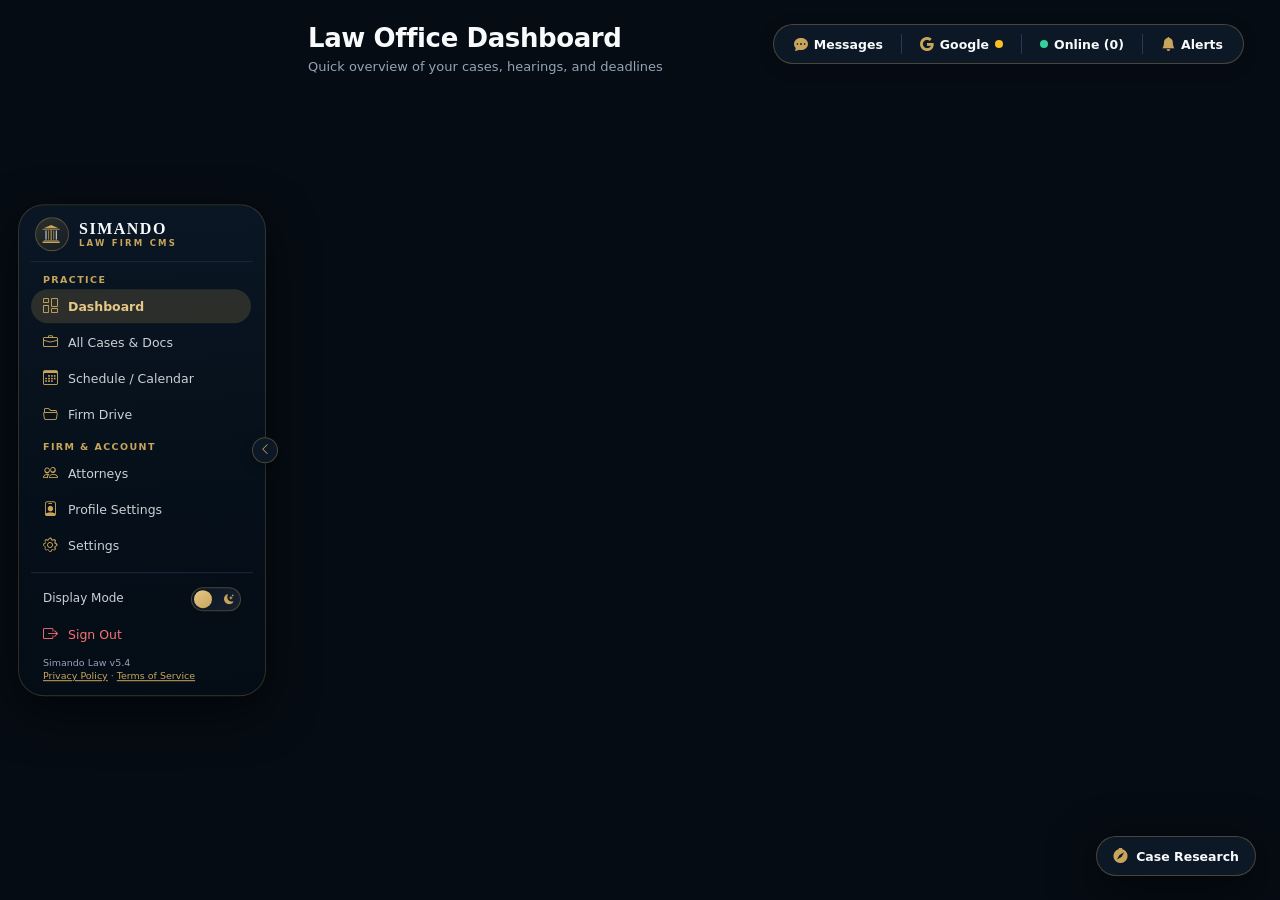
==== commit 72713260: "Update index.html" ====
--- a/index.html
+++ b/index.html
@@ -233,6 +233,51 @@
     padding: 28px 34px; color: var(--text); font-size: 13.5px; line-height: 1.7; outline: none;
   }
 
+  /* ── All Cases + Google Docs Combined Switcher ── */
+  .allcases-mode-switch {
+    display: inline-flex;
+    background: var(--surface2);
+    border: 1px solid var(--border);
+    border-radius: 10px;
+    padding: 3px;
+    gap: 4px;
+  }
+  .allcases-mode-btn {
+    padding: 6px 13px;
+    border-radius: 7px;
+    font-size: 12px;
+    font-weight: 600;
+    color: var(--text-muted);
+    display: inline-flex;
+    align-items: center;
+    gap: 6px;
+    transition: all 0.15s ease;
+  }
+  .allcases-mode-btn.active {
+    background: var(--gold-dim);
+    color: var(--gold-light);
+    border: 1px solid var(--gold-border);
+  }
+  .ac-docs-grid {
+    display: grid;
+    grid-template-columns: repeat(auto-fill, minmax(260px, 1fr));
+    gap: 12px;
+  }
+  .ac-doc-card {
+    background: var(--surface2);
+    border: 1px solid var(--border);
+    border-radius: 12px;
+    padding: 14px;
+    display: flex;
+    flex-direction: column;
+    gap: 8px;
+    transition: border-color 0.15s, background 0.15s;
+  }
+  .ac-doc-card:hover {
+    border-color: var(--gold-border);
+    background: var(--surface3);
+  }
+
   .diagnostic-item { display: flex; align-items: center; justify-content: space-between; padding: 12px 14px; background: var(--surface2); border: 1px solid var(--border); border-radius: 10px; margin-bottom: 8px; }
   .diagnostic-item-left { display: flex; align-items: center; gap: 12px; }
   .diag-icon { font-size: 18px; width: 28px; text-align: center; }
@@ -781,8 +826,8 @@
       <button class="nav-btn active" data-nav="dashboard" data-tooltip="Dashboard" onclick="navTo('dashboard')">
         <i class="bi bi-columns-gap"></i><span class="nav-label">Dashboard</span>
       </button>
-      <button class="nav-btn" data-nav="allcases" data-tooltip="All Cases" onclick="navTo('allcases')">
-        <i class="bi bi-briefcase"></i><span class="nav-label">All Cases</span>
+      <button class="nav-btn" data-nav="allcases" data-tooltip="All Cases &amp; Google Docs" onclick="navTo('allcases')">
+        <i class="bi bi-briefcase"></i><span class="nav-label">All Cases &amp; Docs</span>
       </button>
       <button class="nav-btn" data-nav="calendar" data-tooltip="Schedule / Calendar" onclick="navTo('calendar')">
         <i class="bi bi-calendar3"></i><span class="nav-label">Schedule / Calendar</span>
@@ -837,7 +882,7 @@
   <!-- ══════ MAIN CONTENT ══════ -->
   <main id="main">
 
-    <!-- Labeled Top Header Bar (Diagnostic Button Removed) -->
+    <!-- Labeled Top Header Bar -->
     <div class="top-utility-bar">
       <div>
         <h1 class="page-title" id="main-page-title">Law Office Dashboard</h1>
@@ -1058,34 +1103,75 @@
       </div>
     </div>
 
-    <!-- ── 3. ALL CASES ── -->
+    <!-- ── 3. ALL CASES & GOOGLE DOCS ── -->
     <div id="view-allcases" class="view hidden">
       <div class="card mb-16">
         <div style="display:flex;justify-content:space-between;align-items:center;margin-bottom:12px;flex-wrap:wrap;gap:10px">
-          <div>
-            <div style="font-size:15px;font-weight:700">Search &amp; Filter Cases</div>
+          <div style="display:flex;align-items:center;gap:12px;flex-wrap:wrap">
+            <div class="allcases-mode-switch" role="tablist">
+              <button type="button" class="allcases-mode-btn active" id="ac-mode-cases-btn" onclick="switchAllCasesTab('cases')">
+                <i class="bi bi-briefcase-fill"></i> Case Dockets
+              </button>
+              <button type="button" class="allcases-mode-btn" id="ac-mode-docs-btn" onclick="switchAllCasesTab('docs')">
+                <i class="bi bi-file-earmark-richtext-fill"></i> Google Docs &amp; Drafts
+              </button>
+            </div>
             <div style="font-size:12px;color:var(--text-dim)" id="allcases-count"></div>
           </div>
-          <button class="btn btn-primary btn-sm" onclick="openAddCase()"><i class="bi bi-plus-lg"></i> Add New Case</button>
-        </div>
-        <div style="display:flex;gap:8px;flex-wrap:wrap;margin-bottom:14px" id="ac-status-tabs"></div>
-        <div class="filter-grid">
-          <div><label class="filter-label" for="ac-search">Search by Title, Parties, or Docket #</label><input class="field-input" placeholder="Search cases…" id="ac-search" oninput="renderAllCases()"/></div>
-          <div><label class="filter-label" for="ac-category">Category</label><select class="filter-select" id="ac-category" onchange="onFilterCategoryChange('ac')"><option value="All">All Categories</option></select></div>
-          <div><label class="filter-label" for="ac-status">Status</label><select class="filter-select" id="ac-status" onchange="setAllCasesStatusTab(this.value)"><option value="All">All Statuses</option></select></div>
-          <div><label class="filter-label" for="ac-type">Type</label><select class="filter-select" id="ac-type" onchange="renderAllCases()"><option value="All">All Types</option></select></div>
-          <div><label class="filter-label" for="ac-sort">Sort</label><select class="filter-select" id="ac-sort" onchange="renderAllCases()"><option value="asc">Due: Soonest First</option><option value="desc">Due: Furthest First</option><option value="none">Date Added</option></select></div>
-          <div><button class="btn btn-secondary" onclick="resetAllCaseFilters()"><i class="bi bi-arrow-counterclockwise"></i> Clear</button></div>
-        </div>
-      </div>
-      <div id="all-cases-list"></div>
-      <div class="pagination-bar" id="allcases-pagination-bar">
-        <span id="allcases-page-info">Showing 0 cases</span>
-        <div class="pagination-controls">
-          <button class="page-btn" id="allcases-btn-prev" onclick="changeAllCasesPage(-1)"><i class="bi bi-chevron-left"></i></button>
-          <div id="allcases-page-buttons" style="display:flex;gap:4px"></div>
-          <button class="page-btn" id="allcases-btn-next" onclick="changeAllCasesPage(1)"><i class="bi bi-chevron-right"></i></button>
-        </div>
+          <div style="display:flex;gap:8px;align-items:center;flex-wrap:wrap">
+            <button class="btn btn-secondary btn-sm" onclick="openGoogleDocModal()"><i class="bi bi-file-earmark-plus"></i> New Google Doc</button>
+            <button class="btn btn-primary btn-sm" onclick="openAddCase()"><i class="bi bi-plus-lg"></i> Add New Case</button>
+          </div>
+        </div>
+
+        <!-- Sub-view 1 Controls: Case Filters -->
+        <div id="ac-cases-controls">
+          <div style="display:flex;gap:8px;flex-wrap:wrap;margin-bottom:14px" id="ac-status-tabs"></div>
+          <div class="filter-grid">
+            <div><label class="filter-label" for="ac-search">Search by Title, Parties, or Docket #</label><input class="field-input" placeholder="Search cases…" id="ac-search" oninput="renderAllCases()"/></div>
+            <div><label class="filter-label" for="ac-category">Category</label><select class="filter-select" id="ac-category" onchange="onFilterCategoryChange('ac')"><option value="All">All Categories</option></select></div>
+            <div><label class="filter-label" for="ac-status">Status</label><select class="filter-select" id="ac-status" onchange="setAllCasesStatusTab(this.value)"><option value="All">All Statuses</option></select></div>
+            <div><label class="filter-label" for="ac-type">Type</label><select class="filter-select" id="ac-type" onchange="renderAllCases()"><option value="All">All Types</option></select></div>
+            <div><label class="filter-label" for="ac-sort">Sort</label><select class="filter-select" id="ac-sort" onchange="renderAllCases()"><option value="asc">Due: Soonest First</option><option value="desc">Due: Furthest First</option><option value="none">Date Added</option></select></div>
+            <div><button class="btn btn-secondary" onclick="resetAllCaseFilters()"><i class="bi bi-arrow-counterclockwise"></i> Clear</button></div>
+          </div>
+        </div>
+
+        <!-- Sub-view 2 Controls: Google Docs Filters -->
+        <div id="ac-docs-controls" class="hidden">
+          <div style="display:flex;gap:10px;align-items:end;flex-wrap:wrap">
+            <div style="flex:1;min-width:200px">
+              <label class="filter-label" for="ac-docs-search">Search Google Docs &amp; Case Drafts</label>
+              <input class="field-input" id="ac-docs-search" placeholder="Search by document title or case name…" oninput="renderAllCasesGoogleDocs()"/>
+            </div>
+            <div style="min-width:210px">
+              <label class="filter-label" for="ac-docs-case-filter">Filter by Case Docket</label>
+              <select class="filter-select" id="ac-docs-case-filter" onchange="renderAllCasesGoogleDocs()">
+                <option value="All">All Cases &amp; Standalone Drafts</option>
+              </select>
+            </div>
+            <button type="button" class="btn btn-secondary" onclick="loadAllCasesGoogleDocs(true)"><i class="bi bi-arrow-clockwise"></i> Sync Drive Docs</button>
+            <a href="https://docs.google.com" target="_blank" class="btn btn-secondary"><i class="bi bi-google"></i> Open Google Docs <i class="bi bi-box-arrow-up-right"></i></a>
+          </div>
+        </div>
+      </div>
+
+      <!-- Sub-view 1 Body: Cases List -->
+      <div id="ac-cases-body">
+        <div id="all-cases-list"></div>
+        <div class="pagination-bar" id="allcases-pagination-bar">
+          <span id="allcases-page-info">Showing 0 cases</span>
+          <div class="pagination-controls">
+            <button class="page-btn" id="allcases-btn-prev" onclick="changeAllCasesPage(-1)"><i class="bi bi-chevron-left"></i></button>
+            <div id="allcases-page-buttons" style="display:flex;gap:4px"></div>
+            <button class="page-btn" id="allcases-btn-next" onclick="changeAllCasesPage(1)"><i class="bi bi-chevron-right"></i></button>
+          </div>
+        </div>
+      </div>
+
+      <!-- Sub-view 2 Body: Combined Google Docs List -->
+      <div id="ac-docs-body" class="hidden">
+        <div id="ac-docs-list"></div>
       </div>
     </div>
 
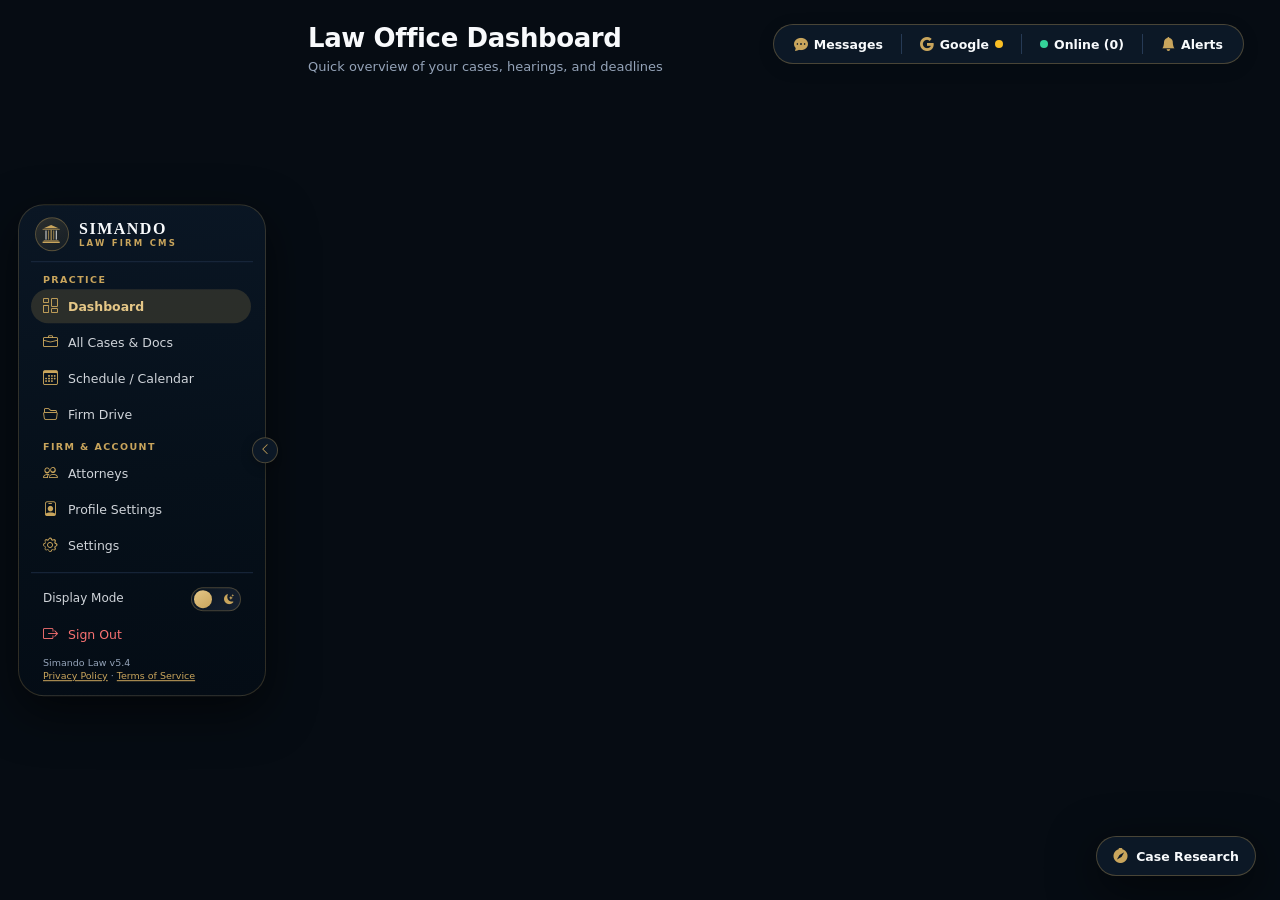
==== commit 1f1c52fe: "Update index.html" ====
--- a/index.html
+++ b/index.html
@@ -5,8 +5,20 @@
 <meta name="viewport" content="width=device-width, initial-scale=1.0"/>
 <title>Simando Law — Case Manager</title>
 
-<!-- Content Security Policy Header (Allows internal research iframe + Google Docs/Drive) -->
-<meta http-equiv="Content-Security-Policy" content="default-src 'self' https://fonts.googleapis.com https://fonts.gstatic.com https://cdnjs.cloudflare.com https://cdn.jsdelivr.net https://apis.google.com https://accounts.google.com https://*.googleapis.com https://*.firebaseio.com https://*.firebase.com https://*.cloudfunctions.net https://identitytoolkit.googleapis.com https://securetoken.googleapis.com https://docs.google.com; script-src 'self' 'unsafe-inline' 'unsafe-eval' https://apis.google.com https://accounts.google.com https://cdnjs.cloudflare.com https://cdn.jsdelivr.net https://*.gstatic.com; style-src 'self' 'unsafe-inline' https://fonts.googleapis.com https://cdn.jsdelivr.net; font-src 'self' https://fonts.gstatic.com https://cdn.jsdelivr.net; img-src 'self' data: https:; frame-src 'self' https:; connect-src 'self' https://*.gstatic.com https://www.gstatic.com https://*.googleapis.com https://*.firebaseio.com https://*.cloudfunctions.net https://identitytoolkit.googleapis.com https://securetoken.googleapis.com https://accounts.google.com;">
+<!-- Instant Theme & Sidebar Design Pre-Paint Restorer -->
+<script>
+  (function() {
+    try {
+      var t = localStorage.getItem('simando-theme') || 'dark';
+      var s = localStorage.getItem('simando-sidebar-design') || 'capsule';
+      document.documentElement.setAttribute('data-theme', t);
+      document.documentElement.setAttribute('data-sidebar', s);
+    } catch (e) {}
+  })();
+</script>
+
+<!-- Content Security Policy Header (Allows internal PDF blob preview, research iframe, & Google Docs/Drive) -->
+<meta http-equiv="Content-Security-Policy" content="default-src 'self' https://fonts.googleapis.com https://fonts.gstatic.com https://cdnjs.cloudflare.com https://cdn.jsdelivr.net https://apis.google.com https://accounts.google.com https://*.googleapis.com https://*.firebaseio.com https://*.firebase.com https://*.cloudfunctions.net https://identitytoolkit.googleapis.com https://securetoken.googleapis.com https://docs.google.com; script-src 'self' 'unsafe-inline' 'unsafe-eval' https://apis.google.com https://accounts.google.com https://cdnjs.cloudflare.com https://cdn.jsdelivr.net https://*.gstatic.com; style-src 'self' 'unsafe-inline' https://fonts.googleapis.com https://cdn.jsdelivr.net; font-src 'self' https://fonts.gstatic.com https://cdn.jsdelivr.net; img-src 'self' data: blob: https:; frame-src 'self' https: blob:; connect-src 'self' blob: https://*.gstatic.com https://www.gstatic.com https://*.googleapis.com https://*.firebaseio.com https://*.cloudfunctions.net https://identitytoolkit.googleapis.com https://securetoken.googleapis.com https://accounts.google.com;">
 
 <!-- 1. Instant 0ms Device Redirector -->
 <script src="js/redirect.js"></script>
@@ -18,18 +30,6 @@
 <link rel="stylesheet" href="https://cdn.jsdelivr.net/npm/bootstrap-icons@1.11.3/font/bootstrap-icons.min.css"/>
 <link rel="stylesheet" href="css/desktop.css"/>
 <style>
-  :root {
-    --kpi-grad-1: linear-gradient(135deg, #f8fafc 0%, #c9a55c 100%);
-    --kpi-grad-2: linear-gradient(135deg, #fde68a 0%, #c9a55c 100%);
-    --kpi-grad-3: linear-gradient(135deg, #6ee7b7 0%, #c9a55c 100%);
-  }
-  [data-theme="light"] {
-    --kpi-grad-1: linear-gradient(135deg, #1c1e21 0%, #8a6210 100%);
-    --kpi-grad-2: linear-gradient(135deg, #92400e 0%, #8a6210 100%);
-    --kpi-grad-3: linear-gradient(135deg, #065f46 0%, #8a6210 100%);
-  }
-
-  /* ── Minimal KPI Stat Cards (No colored top bar, gradient numbers) ── */
   .stat-card::before { display: none !important; content: none !important; }
   .stat-card { background: linear-gradient(160deg, var(--surface) 0%, var(--surface2) 100%); }
   .stat-number {
@@ -53,7 +53,6 @@
     -webkit-text-fill-color: transparent;
   }
 
-  /* ── Plain Solid Dots (NO glowing shadow or pulse) ── */
   .plain-dot {
     width: 8px; height: 8px; border-radius: 50%; flex-shrink: 0; display: inline-block;
     box-shadow: none !important; animation: none !important;
@@ -62,7 +61,6 @@
   .plain-dot.amber { background: var(--amber); }
   .plain-dot.red   { background: var(--red); }
 
-  /* ── Top Utility Popovers (Google & Online Users) ── */
   .top-popover {
     position: absolute; top: 48px; right: 0; width: 315px; max-width: calc(100vw - 32px);
     background: var(--surface); border: 1px solid var(--gold-border); border-radius: 14px;
@@ -74,7 +72,6 @@
   }
   .top-popover-body { padding: 10px 12px; max-height: 330px; overflow-y: auto; display: flex; flex-direction: column; gap: 8px; }
 
-  /* ── Full-Width Balanced Profile Settings ── */
   .profile-settings-grid {
     display: grid; grid-template-columns: 320px 1fr; gap: 20px; align-items: start; width: 100%;
   }
@@ -82,7 +79,6 @@
     .profile-settings-grid { grid-template-columns: 1fr; }
   }
 
-  /* ── Retractable & Expandable Settings Accordions ── */
   .settings-accordion-list { display: flex; flex-direction: column; gap: 12px; width: 100%; }
   .settings-accordion { background: var(--surface); border: 1px solid var(--border); border-radius: var(--radius-lg); overflow: hidden; }
   .settings-accordion.is-open { border-color: var(--gold-border); }
@@ -108,12 +104,12 @@
   }
   .setting-row-item:last-child { margin-bottom: 0; }
 
-  /* ── Accessibility Modes ── */
   html[data-font-scale="compact"] { font-size: 13px; }
   html[data-font-scale="large"]   { font-size: 15.5px; }
   html[data-font-scale="xlarge"]  { font-size: 17px; }
   html[data-high-contrast="true"] .card,
   html[data-high-contrast="true"] .settings-accordion,
+  html[data-high-contrast="true"] .cd-accordion,
   html[data-high-contrast="true"] .field-input,
   html[data-high-contrast="true"] .case-row,
   html[data-high-contrast="true"] .case-item { border-color: var(--gold) !important; }
@@ -121,7 +117,6 @@
   html[data-reduce-motion="true"] *::before,
   html[data-reduce-motion="true"] *::after { transition: none !important; animation: none !important; }
 
-  /* ── Internal Movable Persistent Floating Legal Research Widget ── */
   .research-fab {
     position: fixed; bottom: 24px; right: 24px; z-index: 940;
     display: inline-flex; align-items: center; gap: 8px; padding: 10px 16px;
@@ -137,9 +132,9 @@
     position: fixed;
     bottom: 76px;
     right: 24px;
-    width: 480px;
-    height: 540px;
-    min-width: 340px;
+    width: 510px;
+    height: 560px;
+    min-width: 360px;
     min-height: 360px;
     max-width: calc(100vw - 24px);
     max-height: calc(100vh - 24px);
@@ -154,8 +149,8 @@
     resize: both;
   }
   .research-widget-window.is-expanded {
-    width: 760px !important;
-    height: 640px !important;
+    width: 780px !important;
+    height: 660px !important;
   }
   .research-drag-hdr {
     padding: 10px 14px;
@@ -181,6 +176,7 @@
   }
   .research-sites-strip {
     display: flex;
+    align-items: center;
     gap: 6px;
     padding: 8px 12px;
     overflow-x: auto;
@@ -201,6 +197,25 @@
     color: var(--gold-light);
   }
   .research-site-chip i { color: var(--gold); }
+  .research-add-chip {
+    display: inline-flex; align-items: center; gap: 4px;
+    padding: 5px 10px; border-radius: 999px;
+    background: transparent; border: 1px dashed var(--gold-border);
+    color: var(--gold-light); font-size: 11px; font-weight: 700;
+    white-space: nowrap; flex-shrink: 0; cursor: pointer;
+  }
+  .research-add-chip:hover { background: var(--gold-dim); }
+  .research-chip-del {
+    display: inline-flex; align-items: center; justify-content: center;
+    width: 15px; height: 15px; border-radius: 50%; margin-left: 2px;
+    color: var(--text-dim); font-size: 11px; line-height: 1;
+  }
+  .research-chip-del:hover { background: var(--red-bg); color: var(--red); }
+  .research-add-bar {
+    display: flex; align-items: center; gap: 6px; flex-wrap: wrap;
+    padding: 8px 12px; background: var(--surface2);
+    border-bottom: 1px solid var(--gold-border); flex-shrink: 0;
+  }
   .research-body-area {
     flex: 1;
     min-height: 0;
@@ -216,24 +231,28 @@
     flex: 1;
   }
 
-  /* ── Internal Google Docs Workspace Modal ── */
+  /* Minimal Embedded Google Docs Modal */
   .gdoc-editor-shell {
-    max-width: 860px; width: 100%; background: var(--surface); border: 1px solid var(--gold-border);
-    border-radius: 18px; overflow: hidden; box-shadow: var(--shadow); display: flex; flex-direction: column; max-height: 92vh;
-  }
-  .gdoc-toolbar {
-    display: flex; align-items: center; gap: 6px; padding: 8px 16px; background: var(--surface2);
-    border-bottom: 1px solid var(--border); flex-wrap: wrap;
-  }
-  .gdoc-tool { padding: 5px 9px; border-radius: 6px; font-size: 12px; font-weight: 600; background: var(--surface); border: 1px solid var(--border); color: var(--text); }
-  .gdoc-tool:hover { border-color: var(--gold); color: var(--gold); }
-  .gdoc-page-canvas {
-    margin: 18px auto; width: 92%; max-width: 700px; min-height: 360px;
-    background: var(--surface2); border: 1px solid var(--border); border-radius: 10px;
-    padding: 28px 34px; color: var(--text); font-size: 13.5px; line-height: 1.7; outline: none;
-  }
-
-  /* ── All Cases + Google Docs Combined Switcher ── */
+    max-width: 1140px; width: 100%; height: 92vh; background: var(--surface); border: 1px solid var(--gold-border);
+    border-radius: 18px; overflow: hidden; box-shadow: var(--shadow); display: flex; flex-direction: column;
+  }
+  .gdoc-hdr-bar {
+    display: flex; align-items: center; justify-content: space-between; gap: 12px; flex-wrap: wrap;
+    padding: 12px 18px; background: var(--surface); border-bottom: 1px solid var(--border);
+  }
+  .gdoc-hdr-left {
+    display: flex; align-items: center; gap: 10px; flex: 1; min-width: 260px; flex-wrap: wrap;
+  }
+  .gdoc-hdr-right {
+    display: flex; align-items: center; gap: 8px; flex-shrink: 0; flex-wrap: wrap;
+  }
+  .gdoc-status-strip {
+    display: flex; align-items: center; justify-content: space-between; gap: 10px; flex-wrap: wrap;
+    padding: 6px 18px; background: var(--surface2); border-bottom: 1px solid var(--border);
+    font-size: 11.5px; color: var(--text-dim);
+  }
+
+  /* All Cases + Sorted Drive Explorer */
   .allcases-mode-switch {
     display: inline-flex;
     background: var(--surface2);
@@ -258,25 +277,54 @@
     color: var(--gold-light);
     border: 1px solid var(--gold-border);
   }
-  .ac-docs-grid {
+
+  /* Drive-Style Sorted Folder Tiles */
+  .folder-tile-grid {
     display: grid;
-    grid-template-columns: repeat(auto-fill, minmax(260px, 1fr));
-    gap: 12px;
-  }
-  .ac-doc-card {
-    background: var(--surface2);
-    border: 1px solid var(--border);
-    border-radius: 12px;
-    padding: 14px;
-    display: flex;
-    flex-direction: column;
-    gap: 8px;
-    transition: border-color 0.15s, background 0.15s;
-  }
-  .ac-doc-card:hover {
+    grid-template-columns: repeat(auto-fill, minmax(190px, 1fr));
+    gap: 14px;
+    margin-top: 14px;
+  }
+  .folder-tile {
+    background: var(--surface2); border: 1px solid var(--border);
+    border-radius: 12px; padding: 16px 14px; text-align: center;
+    cursor: pointer; transition: all 0.16s ease; display: flex; flex-direction: column; align-items: center;
+  }
+  .folder-tile:hover {
+    border-color: var(--gold-border); background: var(--surface3); transform: translateY(-2px);
+  }
+  .folder-tile-icon { font-size: 38px; color: var(--gold); margin-bottom: 8px; line-height: 1; }
+  .folder-tile-name { font-size: 13px; font-weight: 700; color: var(--text); word-break: break-word; line-height: 1.3; }
+  .folder-tile-count { font-size: 11px; color: var(--text-dim); margin-top: 4px; }
+
+  .folder-tile.back-tile {
+    border-style: dashed;
     border-color: var(--gold-border);
-    background: var(--surface3);
-  }
+    background: rgba(201,165,92,0.04);
+  }
+  .folder-tile.back-tile:hover {
+    background: var(--gold-dim);
+    border-color: var(--gold);
+  }
+  .folder-tile.back-tile .folder-tile-icon {
+    color: var(--gold-light);
+    font-size: 32px;
+  }
+
+  /* Document Edit History Logs */
+  .history-entry {
+    display: flex; align-items: flex-start; gap: 10px;
+    padding: 10px 12px; background: var(--surface2); border: 1px solid var(--border);
+    border-left: 3px solid var(--gold); border-radius: 9px; margin-bottom: 8px; font-size: 12.5px;
+  }
+
+  /* 4-Step New Google Doc Wizard */
+  .wizard-step-chip {
+    padding: 6px 12px; border-radius: 8px; background: var(--surface2);
+    border: 1px solid var(--border); font-size: 12px; font-weight: 600; color: var(--text-dim);
+  }
+  .wizard-step-chip.active { background: var(--gold-dim); border-color: var(--gold); color: var(--gold-light); }
+  .wizard-step-chip.completed { border-color: var(--green); color: var(--green); }
 
   .diagnostic-item { display: flex; align-items: center; justify-content: space-between; padding: 12px 14px; background: var(--surface2); border: 1px solid var(--border); border-radius: 10px; margin-bottom: 8px; }
   .diagnostic-item-left { display: flex; align-items: center; gap: 12px; }
@@ -313,52 +361,107 @@
   <i class="bi bi-exclamation-triangle-fill" style="color:var(--amber);margin-right:6px"></i> <strong>Firebase not connected.</strong> Data is stored in memory only and will be lost on refresh.
 </div>
 
-<!-- Internal Google Docs Workspace Modal -->
-<div id="gdoc-modal" class="modal-overlay hidden" style="z-index: 10012;" onclick="if(event.target===this)closeGoogleDocModal()">
+<!-- Minimal Clean Google Docs Workspace Modal -->
+<div id="gdoc-modal" class="modal-overlay hidden" style="z-index: 10012;" onclick="if(event.target===this)attemptCloseGdocModal()">
   <div class="gdoc-editor-shell">
-    <div style="display:flex;align-items:center;justify-content:space-between;padding:14px 18px;border-bottom:1px solid var(--border);gap:10px;flex-wrap:wrap">
-      <div style="display:flex;align-items:center;gap:10px;flex:1;min-width:220px">
-        <i class="bi bi-file-earmark-richtext-fill" style="color:var(--gold);font-size:20px"></i>
-        <input id="gdoc-title-input" class="field-input" style="max-width:340px;padding:6px 10px;font-weight:700" placeholder="Document Title (e.g. Motion for Extension)" value="Legal Memorandum Draft"/>
-        <span class="badge" id="gdoc-api-status-badge" style="background:var(--green-bg);color:var(--green)"><i class="bi bi-cloud-check"></i> Google Docs API</span>
-      </div>
-      <div style="display:flex;align-items:center;gap:8px">
-        <select class="field-input" id="gdoc-case-select" style="width:auto;max-width:220px;padding:6px 10px;font-size:12px">
-          <option value="">— Standalone Firm Draft —</option>
-        </select>
-        <button onclick="closeGoogleDocModal()" style="color:var(--text-dim);font-size:18px;padding:4px"><i class="bi bi-x-lg"></i></button>
-      </div>
-    </div>
-
-    <div class="gdoc-toolbar">
-      <button type="button" class="gdoc-tool" onclick="execInternalDocFmt('bold')"><strong>B</strong></button>
-      <button type="button" class="gdoc-tool" onclick="execInternalDocFmt('italic')"><em>I</em></button>
-      <button type="button" class="gdoc-tool" onclick="execInternalDocFmt('underline')"><u>U</u></button>
-      <span style="width:1px;height:18px;background:var(--border-soft);margin:0 4px"></span>
-      <button type="button" class="gdoc-tool" onclick="insertInternalDocTemplate('caption')"><i class="bi bi-bank"></i> Court Caption</button>
-      <button type="button" class="gdoc-tool" onclick="insertInternalDocTemplate('prayer')"><i class="bi bi-paragraph"></i> Prayer &amp; Relief</button>
-      <button type="button" class="gdoc-tool" onclick="insertInternalDocTemplate('jurat')"><i class="bi bi-pen"></i> Verification / Jurat</button>
-      <div style="margin-left:auto;display:flex;gap:8px;flex-wrap:wrap">
-        <button type="button" class="btn btn-secondary btn-sm" id="gdoc-open-iframe-btn" style="display:none" onclick="toggleInternalDocLiveFrame()"><i class="bi bi-window"></i> Embedded Docs View</button>
-        <button type="button" class="btn btn-secondary btn-sm" id="gdoc-save-btn" onclick="saveInternalGoogleDoc(false)"><i class="bi bi-cloud-arrow-up"></i> Save to Google Docs</button>
-        <button type="button" class="btn btn-primary btn-sm" id="gdoc-pdf-btn" onclick="saveInternalGoogleDoc(true)"><i class="bi bi-file-earmark-pdf"></i> Export Case PDF</button>
-      </div>
-    </div>
-
-    <div style="flex:1;overflow-y:auto;background:var(--bg);min-height:400px">
-      <div id="gdoc-canvas" class="gdoc-page-canvas" contenteditable="true">
-        <div style="text-align:center;font-weight:700;margin-bottom:16px">
-          REPUBLIC OF THE PHILIPPINES<br/>
-          REGIONAL TRIAL COURT<br/>
-          FIFTH JUDICIAL REGION — NAGA CITY
-        </div>
-        <p style="margin-bottom:12px"><strong>PETITIONER / PLAINTIFF</strong>,<br/>— versus —<br/><strong>RESPONDENT / DEFENDANT</strong>.</p>
-        <p style="text-align:center;font-weight:700;text-decoration:underline;margin:16px 0">PLEADING / LEGAL DRAFT</p>
-        <p>COMES NOW the undersigned counsel, and unto this Honorable Court most respectfully states that...</p>
-      </div>
-      <div id="gdoc-iframe-wrap" class="hidden" style="width:100%;height:520px">
-        <iframe id="gdoc-live-iframe" src="" style="width:100%;height:100%;border:none;background:#fff"></iframe>
-      </div>
+    <div class="gdoc-hdr-bar">
+      <div class="gdoc-hdr-left">
+        <i class="bi bi-file-earmark-richtext-fill" style="color:var(--gold);font-size:20px;flex-shrink:0"></i>
+        <input id="gdoc-title-input" class="field-input" style="max-width:280px;padding:6px 11px;font-weight:700" placeholder="Document Title" value="Legal Memorandum Draft" oninput="markDocDirty()"/>
+        <span id="gdoc-case-folder-badge" class="badge" style="background:var(--gold-dim);color:var(--gold-light);border:1px solid var(--gold-border)">
+          <i class="bi bi-folder-check"></i> Case File
+        </span>
+        <span class="badge" id="gdoc-flow-badge" style="background:var(--violet-bg);color:var(--violet)">Outbound</span>
+      </div>
+
+      <div class="gdoc-hdr-right">
+        <button type="button" id="gdoc-reload-btn" class="btn btn-ghost btn-sm hidden" onclick="reloadLiveGoogleDocFrame()" title="Reload Google Docs Editor">
+          <i class="bi bi-arrow-clockwise"></i>
+        </button>
+        <a id="gdoc-popout-link" href="#" target="_blank" rel="noopener noreferrer" class="btn btn-secondary btn-sm hidden" title="Open in Google Docs">
+          <i class="bi bi-box-arrow-up-right"></i> Open in Docs
+        </a>
+        <button type="button" class="btn btn-primary btn-sm" id="gdoc-save-btn" onclick="saveAndReplaceCasePdf(false)" title="Save changes and replace existing case PDF directly">
+          <i class="bi bi-file-earmark-pdf-fill"></i> Save &amp; Replace PDF
+        </button>
+        <button type="button" onclick="attemptCloseGdocModal()" style="color:var(--text-dim);font-size:18px;padding:4px 6px" title="Close">
+          <i class="bi bi-x-lg"></i>
+        </button>
+      </div>
+    </div>
+
+    <div class="gdoc-status-strip">
+      <span id="gdoc-saved-indicator">Ready</span>
+      <span id="gdoc-api-status-badge" style="font-weight:600;color:var(--green)"><i class="bi bi-cloud-check"></i> Google Docs Ready</span>
+    </div>
+
+    <div id="gdoc-live-pane" style="flex:1;min-height:0;display:flex;flex-direction:column;background:var(--bg)">
+      <div id="gdoc-live-launch" style="flex:1;display:flex;flex-direction:column;align-items:center;justify-content:center;padding:28px;text-align:center;gap:14px">
+        <div style="width:62px;height:62px;border-radius:16px;background:var(--gold-dim);border:1px solid var(--gold-border);display:grid;place-items:center;font-size:28px;color:var(--gold)">
+          <i class="bi bi-file-earmark-richtext-fill"></i>
+        </div>
+        <div style="font-size:18px;font-weight:700;color:var(--text)">Create Google Doc</div>
+        <div style="font-size:13px;color:var(--text-muted);max-width:440px;line-height:1.55">
+          Opens a live Google Doc inside this case's folder. Press <strong>Save &amp; Replace PDF</strong> when done.
+        </div>
+        <div style="display:flex;gap:10px;align-items:center;flex-wrap:wrap;justify-content:center;width:100%;max-width:460px">
+          <select id="gdoc-template-select" class="field-input" style="flex:1;min-width:210px">
+            <option value="pleading">Template: Court Pleading / Motion</option>
+            <option value="memo">Template: Legal Memorandum</option>
+            <option value="demand">Template: Formal Demand Letter</option>
+            <option value="affidavit">Template: Judicial Affidavit / Verification</option>
+            <option value="blank">Blank Google Document</option>
+          </select>
+          <button type="button" class="btn btn-primary" id="gdoc-launch-btn" onclick="launchLiveGoogleDocForCase()">
+            <i class="bi bi-google"></i> Create &amp; Open
+          </button>
+        </div>
+      </div>
+
+      <div id="gdoc-iframe-wrap" class="hidden" style="flex:1;min-height:0;display:flex;flex-direction:column">
+        <iframe id="gdoc-live-iframe" src="about:blank" style="width:100%;flex:1;border:none;background:#fff" allow="clipboard-read; clipboard-write"></iframe>
+      </div>
+    </div>
+  </div>
+</div>
+
+<!-- ══════ GUIDED 4-STEP "NEW GOOGLE DOC" WIZARD MODAL ══════ -->
+<div id="new-doc-wizard-modal" class="modal-overlay hidden" style="z-index: 10014;" onclick="if(event.target===this)closeNewDocWizard()">
+  <div class="modal-box" style="max-width:580px">
+    <div style="display:flex;justify-content:space-between;align-items:center;margin-bottom:12px;border-bottom:1px solid var(--border);padding-bottom:10px">
+      <div style="font-size:16px;font-weight:700;display:flex;align-items:center;gap:8px">
+        <i class="bi bi-file-earmark-plus" style="color:var(--gold)"></i> New Google Doc Setup
+      </div>
+      <button class="btn btn-ghost btn-sm" onclick="closeNewDocWizard()"><i class="bi bi-x-lg"></i></button>
+    </div>
+
+    <div style="display:flex;gap:6px;margin-bottom:16px;flex-wrap:wrap">
+      <span class="wizard-step-chip active" id="wiz-step-1-lbl">1. Category</span>
+      <span class="wizard-step-chip" id="wiz-step-2-lbl">2. Case Type</span>
+      <span class="wizard-step-chip" id="wiz-step-3-lbl">3. Select Case</span>
+      <span class="wizard-step-chip" id="wiz-step-4-lbl">4. Flow &amp; Template</span>
+    </div>
+
+    <div id="wizard-content"></div>
+
+    <div style="display:flex;justify-content:space-between;align-items:center;margin-top:18px;border-top:1px solid var(--border);padding-top:12px">
+      <button class="btn btn-ghost btn-sm" id="wiz-btn-back" onclick="wizardBack()">Back</button>
+      <button class="btn btn-primary btn-sm" id="wiz-btn-next" onclick="wizardNext()">Continue <i class="bi bi-arrow-right"></i></button>
+    </div>
+  </div>
+</div>
+
+<!-- ══════ ACCIDENTAL CLOSE DISCARD CONFIRMATION MODAL ══════ -->
+<div id="discard-confirm-modal" class="modal-overlay hidden" style="z-index: 10030;">
+  <div class="modal-box" style="text-align: center; max-width: 440px;">
+    <div style="font-size:38px;color:var(--amber);margin-bottom:8px"><i class="bi bi-exclamation-octagon-fill"></i></div>
+    <div style="font-size:18px;font-weight:700;margin-bottom:6px">Discard Unsaved Changes?</div>
+    <div style="font-size:13px;color:var(--text-muted);line-height:1.5;margin-bottom:20px" id="discard-modal-desc">
+      You have unsaved changes in this document. If you close without saving, your edits will not be recorded in the case.
+    </div>
+    <div style="display:flex;gap:10px;justify-content:center">
+      <button class="btn btn-secondary" onclick="closeDiscardModal()">Continue Editing</button>
+      <button class="btn btn-danger" id="discard-confirm-action-btn" onclick="executeDiscardAndClose()"><i class="bi bi-trash3"></i> Discard &amp; Close</button>
     </div>
   </div>
 </div>
@@ -677,16 +780,22 @@
   </div>
 </div>
 
-<!-- File preview modal -->
-<div id="file-preview-modal" style="display:none;position:fixed;inset:0;z-index:9999;background:rgba(0,0,0,0.85);align-items:center;justify-content:center;flex-direction:column">
-  <div style="position:absolute;top:0;left:0;right:0;padding:14px 20px;display:flex;align-items:center;justify-content:space-between;background:rgba(0,0,0,0.5);backdrop-filter:blur(8px)">
-    <div id="fpm-title" style="font-size:14px;font-weight:600;color:#fff;max-width:70%;overflow:hidden;text-overflow:ellipsis;white-space:nowrap"></div>
-    <div style="display:flex;gap:10px;align-items:center">
-      <a id="fpm-download" download style="font-size:12px;color:#c9a84c;text-decoration:none;padding:6px 14px;border:1px solid #c9a84c;border-radius:6px;font-weight:600"><i class="bi bi-download"></i> Download</a>
-      <button onclick="closeFilePreview()" style="background:transparent;border:none;color:#fff;font-size:24px;cursor:pointer;line-height:1;padding:0 4px"><i class="bi bi-x-lg"></i></button>
+<!-- Internal In-App File Preview Modal (With Edit in Google Docs button) -->
+<div id="file-preview-modal" style="display:none;position:fixed;inset:0;z-index:10011;background:rgba(6,12,19,0.92);align-items:center;justify-content:center;flex-direction:column" onclick="if(event.target===this)closeFilePreview()">
+  <div style="position:absolute;top:0;left:0;right:0;padding:12px 20px;display:flex;align-items:center;justify-content:space-between;background:var(--surface);border-bottom:1px solid var(--gold-border);gap:12px">
+    <div style="display:flex;align-items:center;gap:10px;min-width:0;flex:1">
+      <i class="bi bi-file-earmark-pdf-fill" style="color:var(--gold);font-size:18px;flex-shrink:0"></i>
+      <div id="fpm-title" style="font-size:14px;font-weight:700;color:var(--text);overflow:hidden;text-overflow:ellipsis;white-space:nowrap"></div>
+    </div>
+    <div style="display:flex;gap:8px;align-items:center;flex-shrink:0">
+      <button type="button" id="fpm-edit-btn" class="btn btn-primary btn-sm" onclick="editPreviewedFileInGoogleDocs()" title="Convert/open this file inside Google Docs">
+        <i class="bi bi-pencil-square"></i> Edit in Google Docs
+      </button>
+      <a id="fpm-download" download class="btn btn-secondary btn-sm"><i class="bi bi-download"></i> Download</a>
+      <button type="button" onclick="closeFilePreview()" class="btn btn-ghost btn-sm" style="font-size:18px;padding:4px 8px" title="Close"><i class="bi bi-x-lg"></i></button>
     </div>
   </div>
-  <div id="fpm-body" style="margin-top:56px;width:100%;height:calc(100vh - 56px);overflow:auto;display:flex;align-items:center;justify-content:center"></div>
+  <div id="fpm-body" style="margin-top:58px;width:100%;height:calc(100vh - 58px);overflow:auto;display:flex;align-items:center;justify-content:center;padding:12px"></div>
 </div>
 
 <!-- Calendar Event Detail Modal -->
@@ -767,33 +876,51 @@
     </div>
   </div>
 
-  <!-- Tab 1: Internal Similar Cases (Firm Dockets & Citations) -->
   <div id="research-view-similar" class="research-body-area" style="padding:12px;overflow-y:auto">
     <div id="research-similar-list" style="display:flex;flex-direction:column;gap:8px"></div>
   </div>
 
-  <!-- Tab 2: Internal Embedded Web Reader + Quick Legal Portals -->
   <div id="research-view-web" class="research-body-area hidden">
-    <div class="research-sites-strip">
-      <button type="button" class="research-site-chip active" onclick="loadInternalResearchSite('https://lawphil.net/', this)"><i class="bi bi-book-half"></i> LawPhil</button>
-      <button type="button" class="research-site-chip" onclick="loadInternalResearchSite('https://www.chanrobles.com/', this)"><i class="bi bi-journal-text"></i> ChanRobles</button>
-      <button type="button" class="research-site-chip" onclick="loadInternalResearchSite('https://elibrary.judiciary.gov.ph/', this)"><i class="bi bi-bank2"></i> SC E-Library</button>
-      <button type="button" class="research-site-chip" onclick="loadInternalResearchSite('https://sc.judiciary.gov.ph/decisions/', this)"><i class="bi bi-scales"></i> SC Decisions</button>
-      <button type="button" class="research-site-chip" onclick="loadInternalResearchSite('https://www.officialgazette.gov.ph/', this)"><i class="bi bi-award-fill"></i> Gazette</button>
-      <button type="button" class="research-site-chip" onclick="loadInternalResearchSite('https://scholar.google.com/', this)"><i class="bi bi-mortarboard-fill"></i> Scholar</button>
-    </div>
+    <div class="research-sites-strip" id="research-sites-strip"></div>
+
+    <div id="research-add-link-bar" class="research-add-bar hidden">
+      <input type="text" id="research-add-name" class="field-input" placeholder="Site label (e.g. Respicio)" style="flex:0.9;min-width:110px;padding:5px 9px;font-size:11.5px"/>
+      <input type="url" id="research-add-url" class="field-input" placeholder="https://example.com" style="flex:1.4;min-width:150px;padding:5px 9px;font-size:11.5px" onkeydown="if(event.key==='Enter')addCustomResearchLink()"/>
+      <button type="button" class="btn btn-primary btn-sm" onclick="addCustomResearchLink()" style="padding:5px 10px"><i class="bi bi-check-lg"></i> Save</button>
+      <button type="button" class="btn btn-ghost btn-sm" onclick="toggleAddResearchLinkBar(false)" style="padding:5px 7px"><i class="bi bi-x-lg"></i></button>
+    </div>
+
     <div style="display:flex;align-items:center;justify-content:space-between;padding:5px 12px;background:var(--surface2);border-bottom:1px solid var(--border);font-size:11px;color:var(--text-dim)">
       <span id="research-current-url" style="white-space:nowrap;overflow:hidden;text-overflow:ellipsis;max-width:75%">https://lawphil.net/</span>
-      <button type="button" onclick="popOutCurrentResearchUrl()" style="color:var(--gold);font-weight:600;white-space:nowrap" title="Use if site blocks embedding"><i class="bi bi-box-arrow-up-right"></i> Pop-out</button>
-    </div>
-    <iframe id="research-internal-frame" class="research-iframe" src="about:blank" sandbox="allow-same-origin allow-scripts allow-forms allow-popups"></iframe>
+      <button type="button" onclick="popOutCurrentResearchUrl()" style="color:var(--gold);font-weight:600;white-space:nowrap" title="Open in side-by-side reader window"><i class="bi bi-box-arrow-up-right"></i> Pop-out</button>
+    </div>
+
+    <div id="research-blocked-card" class="hidden" style="flex:1;padding:24px 20px;display:flex;flex-direction:column;align-items:center;justify-content:center;text-align:center;gap:12px;background:var(--bg)">
+      <div style="width:54px;height:54px;border-radius:14px;background:var(--gold-dim);border:1px solid var(--gold-border);display:grid;place-items:center;font-size:24px;color:var(--gold)">
+        <i class="bi bi-shield-lock-fill"></i>
+      </div>
+      <div style="font-size:15px;font-weight:700;color:var(--text)" id="research-blocked-title">External Site Protected</div>
+      <div style="font-size:12.5px;color:var(--text-muted);max-width:340px;line-height:1.5" id="research-blocked-desc">
+        This website blocks inline embedding for browser security. Use the search bar above or open it directly in a docked side-by-side reader window.
+      </div>
+      <div style="display:flex;gap:8px;flex-wrap:wrap;justify-content:center;margin-top:4px">
+        <button type="button" class="btn btn-primary btn-sm" onclick="popOutCurrentResearchUrl()">
+          <i class="bi bi-window-sidebar"></i> Open Side-by-Side Window
+        </button>
+        <button type="button" class="btn btn-secondary btn-sm" onclick="forceEmbedResearchFrame()">
+          <i class="bi bi-arrow-clockwise"></i> Try Embed Anyway
+        </button>
+      </div>
+    </div>
+
+    <iframe id="research-internal-frame" class="research-iframe" src="about:blank" referrerpolicy="no-referrer-when-downgrade"></iframe>
   </div>
 </div>
 
 <!-- Main App -->
 <div id="app">
 
-  <!-- ══════ VERTICAL CAPSULE SIDEBAR ══════ -->
+  <!-- ══════ VERTICAL SIDEBAR ══════ -->
   <aside id="sidebar" aria-label="Primary Navigation">
     <button id="sidebar-toggle-btn" data-tooltip="Collapse Sidebar" onclick="toggleSidebar()" title="Collapse Sidebar" aria-expanded="true">
       <i id="sidebar-toggle-icon" class="bi bi-chevron-left"></i>
@@ -882,7 +1009,6 @@
   <!-- ══════ MAIN CONTENT ══════ -->
   <main id="main">
 
-    <!-- Labeled Top Header Bar -->
     <div class="top-utility-bar">
       <div>
         <h1 class="page-title" id="main-page-title">Law Office Dashboard</h1>
@@ -899,7 +1025,6 @@
 
           <div class="top-capsule-divider"></div>
 
-          <!-- Google Workspace Button beside Messages -->
           <div style="position:relative">
             <button onclick="toggleTopPopover('google-popover', event)" class="top-labeled-btn" title="Google Drive, Docs &amp; Calendar">
               <i class="bi bi-google"></i>
@@ -917,7 +1042,7 @@
                   <span id="gpop-drive-state" style="font-size:11px;font-weight:700;color:var(--amber)">Pending</span>
                 </div>
                 <div class="setting-row-item" style="margin:0">
-                  <div><div style="font-size:12px;font-weight:700">Internal Google Docs</div><div style="font-size:11px;color:var(--text-dim)">Drafting &amp; Case PDF export</div></div>
+                  <div><div style="font-size:12px;font-weight:700">Google Docs</div><div style="font-size:11px;color:var(--text-dim)">Live editor &amp; Case PDF export</div></div>
                   <span id="gpop-docs-state" style="font-size:11px;font-weight:700;color:var(--amber)">Standby</span>
                 </div>
                 <div class="setting-row-item" style="margin:0">
@@ -926,7 +1051,7 @@
                 </div>
                 <div style="display:flex;gap:8px;margin-top:4px">
                   <button type="button" class="btn btn-primary btn-sm" style="flex:1" id="gpop-connect-btn" onclick="connectOrOpenGoogleAction()"><i class="bi bi-google"></i> Connect</button>
-                  <button type="button" class="btn btn-secondary btn-sm" onclick="closeAllTopPopovers();openGoogleDocModal()"><i class="bi bi-file-earmark-plus"></i> New Doc</button>
+                  <button type="button" class="btn btn-secondary btn-sm" onclick="closeAllTopPopovers();openNewDocWizard()"><i class="bi bi-file-earmark-plus"></i> New Doc</button>
                 </div>
               </div>
             </div>
@@ -934,7 +1059,6 @@
 
           <div class="top-capsule-divider"></div>
 
-          <!-- Online Users List Pill -->
           <div style="position:relative">
             <button onclick="toggleTopPopover('online-popover', event)" class="top-labeled-btn" title="Users Currently Online">
               <span class="plain-dot green"></span>
@@ -976,7 +1100,7 @@
         </div>
 
         <div class="top-action-slot" id="slot-mydrive-action" style="display:none">
-          <button class="btn btn-secondary btn-sm" onclick="openGoogleDocModal()"><i class="bi bi-file-earmark-plus"></i> New Google Doc</button>
+          <button class="btn btn-secondary btn-sm" onclick="openNewDocWizard()"><i class="bi bi-file-earmark-plus"></i> New Google Doc</button>
           <a id="mydrive-open-native-btn" class="btn btn-primary btn-sm" href="#" target="_blank"><i class="bi bi-google"></i> Open Google Drive <i class="bi bi-box-arrow-up-right"></i></a>
         </div>
       </div>
@@ -991,9 +1115,9 @@
           <div class="qa-icon"><i class="bi bi-plus-lg"></i></div>
           <div><div class="qa-title">Add New Case</div><div class="qa-desc">Create a new client docket</div></div>
         </button>
-        <button class="quick-action-tile" onclick="openGoogleDocModal()">
+        <button class="quick-action-tile" onclick="openNewDocWizard()">
           <div class="qa-icon"><i class="bi bi-file-earmark-richtext"></i></div>
-          <div><div class="qa-title">New Google Doc</div><div class="qa-desc">Internal legal draft</div></div>
+          <div><div class="qa-title">New Google Doc</div><div class="qa-desc">Guided Category &amp; Case picker</div></div>
         </button>
         <button class="quick-action-tile" onclick="navTo('allcases')">
           <div class="qa-icon"><i class="bi bi-search"></i></div>
@@ -1103,7 +1227,7 @@
       </div>
     </div>
 
-    <!-- ── 3. ALL CASES & GOOGLE DOCS ── -->
+    <!-- ── 3. ALL CASES & SORTED DRIVE-STYLE EXPLORER ── -->
     <div id="view-allcases" class="view hidden">
       <div class="card mb-16">
         <div style="display:flex;justify-content:space-between;align-items:center;margin-bottom:12px;flex-wrap:wrap;gap:10px">
@@ -1113,18 +1237,18 @@
                 <i class="bi bi-briefcase-fill"></i> Case Dockets
               </button>
               <button type="button" class="allcases-mode-btn" id="ac-mode-docs-btn" onclick="switchAllCasesTab('docs')">
-                <i class="bi bi-file-earmark-richtext-fill"></i> Google Docs &amp; Drafts
+                <i class="bi bi-folder2-open"></i> Case PDFs &amp; Google Docs (Drive Explorer)
               </button>
             </div>
             <div style="font-size:12px;color:var(--text-dim)" id="allcases-count"></div>
           </div>
           <div style="display:flex;gap:8px;align-items:center;flex-wrap:wrap">
-            <button class="btn btn-secondary btn-sm" onclick="openGoogleDocModal()"><i class="bi bi-file-earmark-plus"></i> New Google Doc</button>
+            <button class="btn btn-secondary btn-sm" onclick="openNewDocWizard()"><i class="bi bi-file-earmark-plus"></i> New Google Doc</button>
             <button class="btn btn-primary btn-sm" onclick="openAddCase()"><i class="bi bi-plus-lg"></i> Add New Case</button>
           </div>
         </div>
 
-        <!-- Sub-view 1 Controls: Case Filters -->
+        <!-- Mode 1 Controls: Case Docket Filters -->
         <div id="ac-cases-controls">
           <div style="display:flex;gap:8px;flex-wrap:wrap;margin-bottom:14px" id="ac-status-tabs"></div>
           <div class="filter-grid">
@@ -1137,26 +1261,29 @@
           </div>
         </div>
 
-        <!-- Sub-view 2 Controls: Google Docs Filters -->
+        <!-- Mode 2 Controls: Drive Explorer Header with Dedicated Back Button -->
         <div id="ac-docs-controls" class="hidden">
-          <div style="display:flex;gap:10px;align-items:end;flex-wrap:wrap">
-            <div style="flex:1;min-width:200px">
-              <label class="filter-label" for="ac-docs-search">Search Google Docs &amp; Case Drafts</label>
-              <input class="field-input" id="ac-docs-search" placeholder="Search by document title or case name…" oninput="renderAllCasesGoogleDocs()"/>
-            </div>
-            <div style="min-width:210px">
-              <label class="filter-label" for="ac-docs-case-filter">Filter by Case Docket</label>
-              <select class="filter-select" id="ac-docs-case-filter" onchange="renderAllCasesGoogleDocs()">
-                <option value="All">All Cases &amp; Standalone Drafts</option>
-              </select>
-            </div>
-            <button type="button" class="btn btn-secondary" onclick="loadAllCasesGoogleDocs(true)"><i class="bi bi-arrow-clockwise"></i> Sync Drive Docs</button>
-            <a href="https://docs.google.com" target="_blank" class="btn btn-secondary"><i class="bi bi-google"></i> Open Google Docs <i class="bi bi-box-arrow-up-right"></i></a>
-          </div>
-        </div>
-      </div>
-
-      <!-- Sub-view 1 Body: Cases List -->
+          <div style="display:flex;justify-content:space-between;align-items:center;gap:12px;flex-wrap:wrap">
+            <div style="display:flex;align-items:center;gap:10px;min-width:0;flex:1">
+              <button class="btn btn-secondary btn-sm" id="drive-back-btn" onclick="driveGoBackOneLevel()" title="Go back one folder">
+                <i class="bi bi-arrow-left"></i> Back
+              </button>
+              <div style="font-size:13.5px;font-weight:700;color:var(--gold);overflow:hidden;text-overflow:ellipsis;white-space:nowrap" id="drive-breadcrumb-bar">
+                <span><i class="bi bi-folder-fill"></i> Case Vault</span>
+              </div>
+            </div>
+            <div style="display:flex;gap:8px;align-items:center">
+              <input type="text" id="ac-docs-search" class="field-input" placeholder="Search case or PDF name..." oninput="filterDriveSearch(this.value)" style="width:240px;padding:6px 12px;font-size:12px"/>
+              <button type="button" class="btn btn-secondary btn-sm" onclick="resetDriveExplorer()" title="Return to root categories"><i class="bi bi-arrow-counterclockwise"></i> Root</button>
+            </div>
+          </div>
+          <div style="font-size:11.5px;color:var(--text-dim);margin-top:6px">
+            Browse cases structured by <strong>Category → Case Type → Case Docket → Inbound / Outbound</strong>.
+          </div>
+        </div>
+      </div>
+
+      <!-- Mode 1 Body -->
       <div id="ac-cases-body">
         <div id="all-cases-list"></div>
         <div class="pagination-bar" id="allcases-pagination-bar">
@@ -1169,9 +1296,12 @@
         </div>
       </div>
 
-      <!-- Sub-view 2 Body: Combined Google Docs List -->
+      <!-- Mode 2 Body (Sorted Google Drive Style Explorer with Back Tiles) -->
       <div id="ac-docs-body" class="hidden">
-        <div id="ac-docs-list"></div>
+        <div class="card" style="min-height:360px">
+          <div id="drive-tiles-container" class="folder-tile-grid"></div>
+          <div id="drive-files-container" class="hidden" style="margin-top:14px"></div>
+        </div>
       </div>
     </div>
 
@@ -1353,7 +1483,7 @@
           <div id="cf-narrative-err" class="field-err hidden">Narrative summary is required</div>
         </div>
         <div style="display:flex;justify-content:space-between;align-items:center;margin-bottom:10px">
-          <span style="font-size:13px;font-weight:700;color:var(--text)"><i class="bi bi-paperclip" style="color:var(--gold)"></i> Attach Documents</span>
+          <span style="font-size:13px;font-weight:700color:var(--text)"><i class="bi bi-paperclip" style="color:var(--gold)"></i> Attach Documents</span>
           <span id="drive-status" style="font-size:11px;color:var(--text-dim)"></span>
         </div>
         <div style="display:flex;align-items:center;gap:16px;margin-bottom:12px">
@@ -1377,25 +1507,71 @@
       </div>
     </div>
 
-    <!-- ── 7. CASE DETAIL ── -->
+    <!-- ── 7. CASE DETAIL (BOXED LEFT PROPERTIES + ACCORDIONS) ── -->
     <div id="view-caseDetail" class="view hidden">
-      <div style="margin-bottom:18px;display:flex;justify-content:space-between;align-items:center;flex-wrap:wrap;gap:12px">
-        <button class="btn btn-secondary btn-sm" id="cd-back-btn" onclick="handleCaseDetailBack()"><i class="bi bi-arrow-left"></i> Back</button>
+      <div class="case-detail-top-nav">
+        <button class="btn btn-secondary btn-cd-action" id="cd-back-btn" onclick="handleCaseDetailBack()">
+          <i class="bi bi-arrow-left"></i> Back to Cases
+        </button>
         <div id="cd-action-buttons-wrap" style="display:flex;gap:8px;align-items:center;flex-wrap:wrap"></div>
       </div>
-      <h2 style="font-weight:700;font-size:24px;color:var(--text);margin-bottom:12px" id="cd-title"></h2>
-      <div id="cd-profile-chip" style="display:inline-flex;align-items:center;gap:10px;padding:10px 16px;background:var(--surface);border:1px solid var(--border);border-radius:10px;margin-bottom:20px;cursor:pointer" onclick="openCurrentProfile()"></div>
+
+      <h2 style="font-weight:800;font-size:26px;color:var(--text);margin-bottom:12px;letter-spacing:-0.4px" id="cd-title"></h2>
+      <div id="cd-profile-chip" style="display:inline-flex;align-items:center;gap:10px;padding:8px 16px;background:var(--surface);border:1px solid var(--border);border-radius:12px;margin-bottom:20px;cursor:pointer" onclick="openCurrentProfile()"></div>
+
       <div class="detail-split-grid">
-        <div class="card" id="cd-info"></div>
-        <div style="display:flex;flex-direction:column;gap:16px">
-          <div class="card" id="cd-hearings"></div>
-          <div class="card" id="cd-docs"></div>
-          <div class="card" id="cd-status-panel"></div>
-        </div>
-      </div>
-    </div>
-
-    <!-- ── 8A. PROFILE SETTINGS (Full-Width Balanced Layout: Name, Number, Pfp, Description) ── -->
+        <div class="card" id="cd-info" style="padding:22px"></div>
+
+        <div style="display:flex;flex-direction:column">
+          <div class="cd-accordion is-open" id="cd-acc-schedule">
+            <button type="button" class="cd-acc-hdr" onclick="toggleCdAccordion('cd-acc-schedule')">
+              <div class="cd-acc-title-wrap">
+                <i class="bi bi-calendar-event" style="color:var(--gold);font-size:16px"></i>
+                <span class="cd-acc-title">Schedule &amp; Timelines</span>
+              </div>
+              <i class="bi bi-chevron-down cd-acc-chevron"></i>
+            </button>
+            <div class="cd-acc-body" id="cd-hearings"></div>
+          </div>
+
+          <div class="cd-accordion is-open" id="cd-acc-files">
+            <button type="button" class="cd-acc-hdr" onclick="toggleCdAccordion('cd-acc-files')">
+              <div class="cd-acc-title-wrap">
+                <i class="bi bi-folder2-open" style="color:var(--gold);font-size:16px"></i>
+                <span class="cd-acc-title">Case Files (PDF &amp; Google Docs)</span>
+              </div>
+              <i class="bi bi-chevron-down cd-acc-chevron"></i>
+            </button>
+            <div class="cd-acc-body" id="cd-docs"></div>
+          </div>
+
+          <div class="cd-accordion" id="cd-acc-history">
+            <button type="button" class="cd-acc-hdr" onclick="toggleCdAccordion('cd-acc-history')">
+              <div class="cd-acc-title-wrap">
+                <i class="bi bi-clock-history" style="color:var(--gold);font-size:16px"></i>
+                <span class="cd-acc-title">Document Edit History &amp; Activity Logs</span>
+                <span class="badge" id="cd-log-badge" style="background:var(--gold-dim);color:var(--gold-light);font-size:10.5px">0 entries</span>
+              </div>
+              <i class="bi bi-chevron-down cd-acc-chevron"></i>
+            </button>
+            <div class="cd-acc-body" id="cd-history-card"></div>
+          </div>
+
+          <div class="cd-accordion" id="cd-acc-status">
+            <button type="button" class="cd-acc-hdr" onclick="toggleCdAccordion('cd-acc-status')">
+              <div class="cd-acc-title-wrap">
+                <i class="bi bi-arrow-repeat" style="color:var(--gold);font-size:16px"></i>
+                <span class="cd-acc-title">Update Status</span>
+              </div>
+              <i class="bi bi-chevron-down cd-acc-chevron"></i>
+            </button>
+            <div class="cd-acc-body" id="cd-status-panel"></div>
+          </div>
+        </div>
+      </div>
+    </div>
+
+    <!-- ── 8A. PROFILE SETTINGS ── -->
     <div id="view-myprofile" class="view hidden">
       <div class="profile-settings-grid">
         <div class="card" style="text-align:center">
@@ -1450,27 +1626,217 @@
       </div>
     </div>
 
-    <!-- ── 8B. SETTINGS (Every Section Retractable & Expandable Accordion) ── -->
+    <!-- ── 8B. SETTINGS ── -->
     <div id="view-settings" class="view hidden">
       <div class="settings-accordion-list">
 
-        <!-- 1. Accessibility Settings -->
-        <div class="settings-accordion is-open" id="acc-accessibility">
+        <!-- NEW: THEME & DESIGNS ACCORDION -->
+        <div class="settings-accordion is-open" id="acc-theme">
+          <button type="button" class="settings-acc-hdr" onclick="toggleSettingsAccordion(this)">
+            <div class="settings-acc-title-wrap">
+              <div class="settings-acc-icon"><i class="bi bi-palette2"></i></div>
+              <div>
+                <div class="settings-acc-title">Theme &amp; Designs</div>
+                <div class="settings-acc-sub">Choose workspace color palette and sidebar layout preference</div>
+              </div>
+            </div>
+            <i class="bi bi-chevron-down settings-acc-chevron"></i>
+          </button>
+          <div class="settings-acc-body">
+            <div style="font-size:12px;font-weight:700;text-transform:uppercase;letter-spacing:0.8px;color:var(--gold);margin-bottom:10px">
+              <i class="bi bi-droplet-half" style="margin-right:6px"></i>Color Themes
+            </div>
+            <div class="theme-preview-grid" id="theme-preview-grid">
+              <button type="button" class="theme-swatch-card" data-theme-choice="dark" onclick="setColorTheme('dark')">
+                <div class="theme-mini-ui" style="background:#060c13">
+                  <div class="theme-mini-sidebar" style="background:#0a1624;border:1px solid rgba(201,165,92,0.3)">
+                    <div class="theme-mini-dot" style="background:#c9a55c"></div>
+                    <div class="theme-mini-bar" style="background:#c9a55c;opacity:1"></div>
+                    <div class="theme-mini-bar" style="background:#cbd5e1"></div>
+                    <div class="theme-mini-bar" style="background:#cbd5e1"></div>
+                  </div>
+                  <div class="theme-mini-main">
+                    <div class="theme-mini-card" style="background:#0c1826;border:1px solid #1a293f">
+                      <div style="height:6px;width:65%;border-radius:3px;background:#f8fafc"></div>
+                      <div style="height:4px;width:90%;border-radius:3px;background:#94a3b8"></div>
+                      <div style="height:8px;width:45%;border-radius:4px;background:#c9a55c"></div>
+                    </div>
+                  </div>
+                </div>
+                <div class="theme-swatch-meta">
+                  <div><div class="theme-swatch-name">Dark Navy</div><div class="theme-swatch-sub">Deep Navy &amp; Gold</div></div>
+                  <i class="bi bi-check-circle-fill theme-active-check"></i>
+                </div>
+              </button>
+
+              <button type="button" class="theme-swatch-card" data-theme-choice="black" onclick="setColorTheme('black')">
+                <div class="theme-mini-ui" style="background:#050507">
+                  <div class="theme-mini-sidebar" style="background:#0d0d11;border:1px solid rgba(212,175,55,0.35)">
+                    <div class="theme-mini-dot" style="background:#d4af37"></div>
+                    <div class="theme-mini-bar" style="background:#d4af37;opacity:1"></div>
+                    <div class="theme-mini-bar" style="background:#d4d4d8"></div>
+                    <div class="theme-mini-bar" style="background:#d4d4d8"></div>
+                  </div>
+                  <div class="theme-mini-main">
+                    <div class="theme-mini-card" style="background:#0e0e13;border:1px solid #262633">
+                      <div style="height:6px;width:65%;border-radius:3px;background:#fafafa"></div>
+                      <div style="height:4px;width:90%;border-radius:3px;background:#a1a1aa"></div>
+                      <div style="height:8px;width:45%;border-radius:4px;background:#d4af37"></div>
+                    </div>
+                  </div>
+                </div>
+                <div class="theme-swatch-meta">
+                  <div><div class="theme-swatch-name">Midnight Black</div><div class="theme-swatch-sub">Pure Black &amp; Gold</div></div>
+                  <i class="bi bi-check-circle-fill theme-active-check"></i>
+                </div>
+              </button>
+
+              <button type="button" class="theme-swatch-card" data-theme-choice="light" onclick="setColorTheme('light')">
+                <div class="theme-mini-ui" style="background:#e2e0d8">
+                  <div class="theme-mini-sidebar" style="background:#e8e6de;border:1px solid #cbc8bc">
+                    <div class="theme-mini-dot" style="background:#8a6210"></div>
+                    <div class="theme-mini-bar" style="background:#8a6210;opacity:1"></div>
+                    <div class="theme-mini-bar" style="background:#3b4048"></div>
+                    <div class="theme-mini-bar" style="background:#3b4048"></div>
+                  </div>
+                  <div class="theme-mini-main">
+                    <div class="theme-mini-card" style="background:#eeece5;border:1px solid #cbc8bc">
+                      <div style="height:6px;width:65%;border-radius:3px;background:#1c1e21"></div>
+                      <div style="height:4px;width:90%;border-radius:3px;background:#585e68"></div>
+                      <div style="height:8px;width:45%;border-radius:4px;background:#8a6210"></div>
+                    </div>
+                  </div>
+                </div>
+                <div class="theme-swatch-meta">
+                  <div><div class="theme-swatch-name">Warm Stone</div><div class="theme-swatch-sub">Low-Glare Light</div></div>
+                  <i class="bi bi-check-circle-fill theme-active-check"></i>
+                </div>
+              </button>
+
+              <button type="button" class="theme-swatch-card" data-theme-choice="gray" onclick="setColorTheme('gray')">
+                <div class="theme-mini-ui" style="background:#cdd3dc">
+                  <div class="theme-mini-sidebar" style="background:#dbe0e8;border:1px solid #b1bac8">
+                    <div class="theme-mini-dot" style="background:#854d0e"></div>
+                    <div class="theme-mini-bar" style="background:#854d0e;opacity:1"></div>
+                    <div class="theme-mini-bar" style="background:#334155"></div>
+                    <div class="theme-mini-bar" style="background:#334155"></div>
+                  </div>
+                  <div class="theme-mini-main">
+                    <div class="theme-mini-card" style="background:#e2e6ed;border:1px solid #b1bac8">
+                      <div style="height:6px;width:65%;border-radius:3px;background:#0f172a"></div>
+                      <div style="height:4px;width:90%;border-radius:3px;background:#475569"></div>
+                      <div style="height:8px;width:45%;border-radius:4px;background:#854d0e"></div>
+                    </div>
+                  </div>
+                </div>
+                <div class="theme-swatch-meta">
+                  <div><div class="theme-swatch-name">Slate Gray</div><div class="theme-swatch-sub">Neutral Cool Gray</div></div>
+                  <i class="bi bi-check-circle-fill theme-active-check"></i>
+                </div>
+              </button>
+
+              <button type="button" class="theme-swatch-card" data-theme-choice="white" onclick="setColorTheme('white')">
+                <div class="theme-mini-ui" style="background:#ffffff">
+                  <div class="theme-mini-sidebar" style="background:#f8fafc;border:1px solid #e2e8f0">
+                    <div class="theme-mini-dot" style="background:#9a6b0c"></div>
+                    <div class="theme-mini-bar" style="background:#9a6b0c;opacity:1"></div>
+                    <div class="theme-mini-bar" style="background:#3f3f46"></div>
+                    <div class="theme-mini-bar" style="background:#3f3f46"></div>
+                  </div>
+                  <div class="theme-mini-main">
+                    <div class="theme-mini-card" style="background:#f8fafc;border:1px solid #e2e8f0">
+                      <div style="height:6px;width:65%;border-radius:3px;background:#09090b"></div>
+                      <div style="height:4px;width:90%;border-radius:3px;background:#71717a"></div>
+                      <div style="height:8px;width:45%;border-radius:4px;background:#9a6b0c"></div>
+                    </div>
+                  </div>
+                </div>
+                <div class="theme-swatch-meta">
+                  <div><div class="theme-swatch-name">Pure White</div><div class="theme-swatch-sub">Crisp Paper White</div></div>
+                  <i class="bi bi-check-circle-fill theme-active-check"></i>
+                </div>
+              </button>
+            </div>
+
+            <div style="font-size:12px;font-weight:700;text-transform:uppercase;letter-spacing:0.8px;color:var(--gold);margin-bottom:10px">
+              <i class="bi bi-layout-sidebar" style="margin-right:6px"></i>Sidebar Design Preference
+            </div>
+            <div class="sidebar-preview-grid" id="sidebar-preview-grid">
+              <button type="button" class="sidebar-preview-card" data-sidebar-choice="capsule" onclick="setSidebarDesign('capsule')">
+                <div class="sidebar-mini-stage">
+                  <div class="sidebar-mini-rail is-capsule">
+                    <div class="sidebar-mini-item is-active"></div>
+                    <div class="sidebar-mini-item"></div>
+                    <div class="sidebar-mini-item"></div>
+                  </div>
+                  <div class="sidebar-mini-content"><div class="sidebar-mini-block"></div><div class="sidebar-mini-block"></div></div>
+                </div>
+                <div class="theme-swatch-meta">
+                  <div><div class="theme-swatch-name">Floating Capsule</div><div class="theme-swatch-sub">Centered rounded pill</div></div>
+                  <i class="bi bi-check-circle-fill theme-active-check"></i>
+                </div>
+              </button>
+
+              <button type="button" class="sidebar-preview-card" data-sidebar-choice="docked" onclick="setSidebarDesign('docked')">
+                <div class="sidebar-mini-stage">
+                  <div class="sidebar-mini-rail is-docked">
+                    <div class="sidebar-mini-item is-active"></div>
+                    <div class="sidebar-mini-item"></div>
+                    <div class="sidebar-mini-item"></div>
+                  </div>
+                  <div class="sidebar-mini-content"><div class="sidebar-mini-block"></div><div class="sidebar-mini-block"></div></div>
+                </div>
+                <div class="theme-swatch-meta">
+                  <div><div class="theme-swatch-name">Docked Full-Height</div><div class="theme-swatch-sub">Classic edge-to-edge rail</div></div>
+                  <i class="bi bi-check-circle-fill theme-active-check"></i>
+                </div>
+              </button>
+
+              <button type="button" class="sidebar-preview-card" data-sidebar-choice="glass" onclick="setSidebarDesign('glass')">
+                <div class="sidebar-mini-stage">
+                  <div class="sidebar-mini-rail is-glass">
+                    <div class="sidebar-mini-item is-active"></div>
+                    <div class="sidebar-mini-item"></div>
+                    <div class="sidebar-mini-item"></div>
+                  </div>
+                  <div class="sidebar-mini-content"><div class="sidebar-mini-block"></div><div class="sidebar-mini-block"></div></div>
+                </div>
+                <div class="theme-swatch-meta">
+                  <div><div class="theme-swatch-name">Frosted Glass</div><div class="theme-swatch-sub">Translucent gold-rimmed</div></div>
+                  <i class="bi bi-check-circle-fill theme-active-check"></i>
+                </div>
+              </button>
+
+              <button type="button" class="sidebar-preview-card" data-sidebar-choice="card" onclick="setSidebarDesign('card')">
+                <div class="sidebar-mini-stage">
+                  <div class="sidebar-mini-rail is-card">
+                    <div class="sidebar-mini-item is-active"></div>
+                    <div class="sidebar-mini-item"></div>
+                    <div class="sidebar-mini-item"></div>
+                  </div>
+                  <div class="sidebar-mini-content"><div class="sidebar-mini-block"></div><div class="sidebar-mini-block"></div></div>
+                </div>
+                <div class="theme-swatch-meta">
+                  <div><div class="theme-swatch-name">Architectural Card</div><div class="theme-swatch-sub">Full-height floating frame</div></div>
+                  <i class="bi bi-check-circle-fill theme-active-check"></i>
+                </div>
+              </button>
+            </div>
+          </div>
+        </div>
+
+        <div class="settings-accordion" id="acc-accessibility">
           <button type="button" class="settings-acc-hdr" onclick="toggleSettingsAccordion(this)">
             <div class="settings-acc-title-wrap">
               <div class="settings-acc-icon"><i class="bi bi-universal-access-circle"></i></div>
               <div>
                 <div class="settings-acc-title">Accessibility Settings</div>
-                <div class="settings-acc-sub">Display theme, text size scale, contrast borders, and motion</div>
+                <div class="settings-acc-sub">Text size scale, high-contrast borders, and motion</div>
               </div>
             </div>
             <i class="bi bi-chevron-down settings-acc-chevron"></i>
           </button>
           <div class="settings-acc-body">
-            <div class="setting-row-item">
-              <div><div style="font-weight:700;font-size:13px">Display Mode</div><div style="font-size:11.5px;color:var(--text-dim)">Switch between Dark Navy and low-glare Stone Light</div></div>
-              <button type="button" class="btn btn-secondary btn-sm" onclick="toggleTheme()"><i class="bi bi-circle-half"></i> Toggle Dark / Light</button>
-            </div>
             <div class="setting-row-item">
               <div><div style="font-weight:700;font-size:13px">Text Size Scale</div><div style="font-size:11.5px;color:var(--text-dim)">Adjust base interface typography size</div></div>
               <select class="field-input" id="acc-font-scale" style="width:auto;min-width:160px" onchange="setAccessibilityPref('fontScale', this.value)">
@@ -1491,7 +1857,6 @@
           </div>
         </div>
 
-        <!-- 2. Notification Sounds -->
         <div class="settings-accordion" id="acc-sounds">
           <button type="button" class="settings-acc-hdr" onclick="toggleSettingsAccordion(this)">
             <div class="settings-acc-title-wrap">
@@ -1518,7 +1883,6 @@
           </div>
         </div>
 
-        <!-- 3. Security Settings & Update Credentials -->
         <div class="settings-accordion" id="acc-security">
           <button type="button" class="settings-acc-hdr" onclick="toggleSettingsAccordion(this)">
             <div class="settings-acc-title-wrap">
@@ -1590,7 +1954,6 @@
           </div>
         </div>
 
-        <!-- 4. Terms of Service -->
         <div class="settings-accordion" id="acc-terms">
           <button type="button" class="settings-acc-hdr" onclick="toggleSettingsAccordion(this)">
             <div class="settings-acc-title-wrap">
@@ -1608,7 +1971,6 @@
           </div>
         </div>
 
-        <!-- 5. Privacy and Policy -->
         <div class="settings-accordion" id="acc-privacy">
           <button type="button" class="settings-acc-hdr" onclick="toggleSettingsAccordion(this)">
             <div class="settings-acc-title-wrap">
@@ -1621,12 +1983,11 @@
             <i class="bi bi-chevron-down settings-acc-chevron"></i>
           </button>
           <div class="settings-acc-body">
-            <p style="font-size:13px;color:var(--text-muted);margin-bottom:12px">Case fields are encrypted client-side (AES-GCM 256) and uploaded documents live exclusively inside your own authorized Google Drive storage (`drive.file`). We never sell or share firm data.</p>
+            <p style="font-size:13px;color:var(--text-muted);margin-bottom:12px">Case fields are encrypted client-side (AES-GCM 256) and uploaded documents live exclusively inside your own authorized Google Drive storage. We never sell or share firm data.</p>
             <a href="privacy-policy.html" target="_blank" class="btn btn-secondary btn-sm"><i class="bi bi-file-earmark-lock"></i> Read Full Privacy Policy <i class="bi bi-box-arrow-up-right"></i></a>
           </div>
         </div>
 
-        <!-- 6. Suggestions / Report -->
         <div class="settings-accordion" id="acc-suggestions">
           <button type="button" class="settings-acc-hdr" onclick="toggleSettingsAccordion(this)">
             <div class="settings-acc-title-wrap">
@@ -1643,7 +2004,6 @@
             <a href="https://docs.google.com/forms/d/e/1FAIpQLSdzPdOrdfOPttHR2OBkXjnvoAO7Lhacb2q2Tvl1Sq_89ohhxA/viewform?usp=publish-editor" target="_blank" rel="noopener noreferrer" class="btn btn-primary btn-sm">Open Feedback Form <i class="bi bi-box-arrow-up-right"></i></a>
           </div>
         </div>
-
       </div>
     </div>
 
@@ -1733,7 +2093,7 @@
       try {
         const secSnap = await window._fbGetDoc(window._fbDoc(window._db, "profiles", myProf?.id || u.uid, "private", "security"));
         if (secSnap.exists()) secData = secSnap.data();
-      } catch (e) { /* ignore */ }
+      } catch (e) { }
 
       cmsActiveOverrideSecret = secData?.twoFactorSecret || myProf?.twoFactorSecret || null;
       cmsActiveBackupCodes = secData?.twoFactorBackupCodes || myProf?.twoFactorBackupCodes || [];
--- a/css/desktop.css
+++ b/css/desktop.css
@@ -1,12 +1,12 @@
 /* ═══════════════════════════════════════════════════════════════
    SIMANDO LAW — DESKTOP STYLESHEET (index.html)
-   Capsule Sidebar · Low-Glare Light Mode · Compact Aligned Panels
+   5 Color Themes · 4 Sidebar Designs · Capsule/Docked/Glass/Card
    ═══════════════════════════════════════════════════════════════ */
 
 @import url('https://fonts.googleapis.com/css2?family=Cormorant+Garamond:wght@600;700&family=Inter:wght@300;400;500;600;700;800&display=swap');
 
-/* ── THEME VARIABLES ── */
-:root {
+/* ── 1. DEFAULT THEME: DARK NAVY ── */
+:root, [data-theme="dark"] {
   --navy:        #0a1520;
   --navy-light:  #112030;
   --navy-dark:   #060d14;
@@ -45,11 +45,16 @@
   --cyan:        #22d3ee;
 
   --sidebar-bg:     linear-gradient(175deg, #0a1624 0%, #06101a 55%, #040c15 100%);
+  --sidebar-glass:  rgba(10, 22, 36, 0.72);
   --sidebar-border: rgba(201,165,92,0.22);
-  --sidebar-text:   rgba(241,245,249,0.84);
+  --sidebar-text:   rgba(241,245,249,0.86);
   --sidebar-hover:  rgba(201,165,92,0.10);
   --sidebar-active: rgba(201,165,92,0.18);
   --sidebar-shadow: 0 16px 48px rgba(0,0,0,0.55);
+
+  --kpi-grad-1: linear-gradient(135deg, #f8fafc 0%, #c9a55c 100%);
+  --kpi-grad-2: linear-gradient(135deg, #fde68a 0%, #c9a55c 100%);
+  --kpi-grad-3: linear-gradient(135deg, #6ee7b7 0%, #c9a55c 100%);
 
   --sidebar-w:   248px;
   --font-display:'Inter', system-ui, -apple-system, sans-serif;
@@ -63,8 +68,55 @@
   --glow-gold:   0 0 40px rgba(201,165,92,0.07);
 }
 
+/* ── 2. THEME: MIDNIGHT BLACK (OLED) ── */
+[data-theme="black"] {
+  --bg:          #050507;
+  --bg2:         #09090c;
+  --surface:     #0e0e13;
+  --surface2:    #14141b;
+  --surface3:    #1c1c25;
+  --surface4:    #22222d;
+  --border:      #262633;
+  --border-soft: #363647;
+  --text:        #fafafa;
+  --text-muted:  #d4d4d8;
+  --text-dim:    #a1a1aa;
+  --text-inverse:#050507;
+  --logo-pillar-accent: #ffffff;
+
+  --gold:        #d4af37;
+  --gold-solid:  #d4af37;
+  --gold-light:  #f1d574;
+  --gold-pale:   #faecc2;
+  --gold-dim:    rgba(212,175,55,0.13);
+  --gold-border: rgba(212,175,55,0.34);
+  --gold-border2:rgba(212,175,55,0.18);
+
+  --green:       #34d399;
+  --green-bg:    rgba(52,211,153,0.15);
+  --amber:       #fbbf24;
+  --amber-bg:    rgba(251,191,36,0.15);
+  --red:         #f87171;
+  --red-bg:      rgba(248,113,113,0.15);
+  --violet:      #c4b5fd;
+  --violet-bg:   rgba(167,139,250,0.16);
+  --cyan:        #38bdf8;
+
+  --sidebar-bg:     linear-gradient(175deg, #0d0d11 0%, #070709 60%, #040405 100%);
+  --sidebar-glass:  rgba(14, 14, 19, 0.78);
+  --sidebar-border: rgba(212,175,55,0.24);
+  --sidebar-text:   #e4e4e7;
+  --sidebar-hover:  rgba(255,255,255,0.06);
+  --sidebar-active: rgba(212,175,55,0.18);
+  --sidebar-shadow: 0 18px 50px rgba(0,0,0,0.85);
+
+  --kpi-grad-1: linear-gradient(135deg, #ffffff 0%, #d4af37 100%);
+  --kpi-grad-2: linear-gradient(135deg, #fde68a 0%, #d4af37 100%);
+  --kpi-grad-3: linear-gradient(135deg, #6ee7b7 0%, #d4af37 100%);
+}
+
+/* ── 3. THEME: WARM STONE LIGHT ── */
 [data-theme="light"] {
-  /* Low-glare warm stone palette */
   --bg:          #e2e0d8;
   --bg2:         #d8d5ca;
   --surface:     #eeece5;
@@ -99,20 +151,129 @@
   --cyan:        #155e75;
 
   --sidebar-bg:     #e8e6de;
+  --sidebar-glass:  rgba(232, 230, 222, 0.78);
   --sidebar-border: #cbc8bc;
   --sidebar-text:   #343941;
   --sidebar-hover:  #dedbd1;
   --sidebar-active: rgba(138, 98, 16, 0.15);
   --sidebar-shadow: 0 10px 30px rgba(20, 22, 26, 0.08);
 
+  --kpi-grad-1: linear-gradient(135deg, #1c1e21 0%, #8a6210 100%);
+  --kpi-grad-2: linear-gradient(135deg, #92400e 0%, #8a6210 100%);
+  --kpi-grad-3: linear-gradient(135deg, #065f46 0%, #8a6210 100%);
+
   --shadow:      0 12px 36px rgba(20, 22, 26, 0.12);
   --shadow-sm:   0 4px 16px rgba(20, 22, 26, 0.07);
   --shadow-gold: 0 4px 20px rgba(138, 98, 16, 0.14);
   --glow-gold:   0 0 32px rgba(138, 98, 16, 0.05);
 }
 
-[data-theme="light"] .theme-switch-track {
-  background: #d8d5ca;
+/* ── 4. THEME: ARCHITECTURAL SLATE GRAY ── */
+[data-theme="gray"] {
+  --bg:          #cdd3dc;
+  --bg2:         #c2c9d4;
+  --surface:     #e2e6ed;
+  --surface2:    #d7dce5;
+  --surface3:    #c7ced9;
+  --surface4:    #bcc4d1;
+  --border:      #b1bac8;
+  --border-soft: #9aa5b6;
+
+  --text:        #0f172a;
+  --text-muted:  #334155;
+  --text-dim:    #475569;
+  --text-inverse:#f8fafc;
+  --logo-pillar-accent: #0f172a;
+
+  --gold:        #854d0e;
+  --gold-solid:  #c9a55c;
+  --gold-light:  #713f12;
+  --gold-pale:   #713f12;
+  --gold-border: rgba(133, 77, 14, 0.36);
+  --gold-border2:rgba(133, 77, 14, 0.22);
+  --gold-dim:    rgba(133, 77, 14, 0.12);
+
+  --green:       #065f46;
+  --green-bg:    rgba(6, 95, 70, 0.13);
+  --amber:       #92400e;
+  --amber-bg:    rgba(146, 64, 14, 0.13);
+  --red:         #991b1b;
+  --red-bg:      rgba(153, 27, 27, 0.12);
+  --violet:      #3730a3;
+  --violet-bg:   rgba(55, 48, 163, 0.12);
+  --cyan:        #0e7490;
+
+  --sidebar-bg:     #dbe0e8;
+  --sidebar-glass:  rgba(219, 224, 232, 0.78);
+  --sidebar-border: #b1bac8;
+  --sidebar-text:   #1e293b;
+  --sidebar-hover:  #ced5e0;
+  --sidebar-active: rgba(133, 77, 14, 0.15);
+  --sidebar-shadow: 0 10px 30px rgba(15, 23, 42, 0.10);
+
+  --kpi-grad-1: linear-gradient(135deg, #0f172a 0%, #854d0e 100%);
+  --kpi-grad-2: linear-gradient(135deg, #92400e 0%, #854d0e 100%);
+  --kpi-grad-3: linear-gradient(135deg, #065f46 0%, #854d0e 100%);
+
+  --shadow:      0 12px 36px rgba(15, 23, 42, 0.13);
+  --shadow-sm:   0 4px 16px rgba(15, 23, 42, 0.08);
+}
+
+/* ── 5. THEME: PURE WHITE ── */
+[data-theme="white"] {
+  --bg:          #ffffff;
+  --bg2:         #f8fafc;
+  --surface:     #f8fafc;
+  --surface2:    #f1f5f9;
+  --surface3:    #e2e8f0;
+  --surface4:    #cbd5e1;
+  --border:      #e2e8f0;
+  --border-soft: #cbd5e1;
+
+  --text:        #09090b;
+  --text-muted:  #3f3f46;
+  --text-dim:    #71717a;
+  --text-inverse:#ffffff;
+  --logo-pillar-accent: #09090b;
+
+  --gold:        #9a6b0c;
+  --gold-solid:  #c9a55c;
+  --gold-light:  #7c5406;
+  --gold-pale:   #7c5406;
+  --gold-border: rgba(154, 107, 12, 0.35);
+  --gold-border2:rgba(154, 107, 12, 0.20);
+  --gold-dim:    rgba(154, 107, 12, 0.10);
+
+  --green:       #047857;
+  --green-bg:    rgba(4, 120, 87, 0.10);
+  --amber:       #b45309;
+  --amber-bg:    rgba(180, 83, 9, 0.10);
+  --red:         #b91c1c;
+  --red-bg:      rgba(185, 28, 28, 0.09);
+  --violet:      #4338ca;
+  --violet-bg:   rgba(67, 56, 202, 0.09);
+  --cyan:        #0e7490;
+
+  --sidebar-bg:     #f8fafc;
+  --sidebar-glass:  rgba(248, 250, 252, 0.84);
+  --sidebar-border: #e2e8f0;
+  --sidebar-text:   #27272a;
+  --sidebar-hover:  #f1f5f9;
+  --sidebar-active: rgba(154, 107, 12, 0.12);
+  --sidebar-shadow: 0 8px 28px rgba(9, 9, 11, 0.07);
+
+  --kpi-grad-1: linear-gradient(135deg, #09090b 0%, #9a6b0c 100%);
+  --kpi-grad-2: linear-gradient(135deg, #b45309 0%, #9a6b0c 100%);
+  --kpi-grad-3: linear-gradient(135deg, #047857 0%, #9a6b0c 100%);
+
+  --shadow:      0 12px 36px rgba(9, 9, 11, 0.09);
+  --shadow-sm:   0 4px 16px rgba(9, 9, 11, 0.05);
+}
+
+[data-theme="light"] .theme-switch-track,
+[data-theme="gray"]  .theme-switch-track,
+[data-theme="white"] .theme-switch-track {
+  background: var(--surface3);
   border-color: var(--gold-border);
 }
 
@@ -150,7 +311,7 @@
 #app { display: flex; min-height: 100vh; width: 100%; }
 
 /* ═══════════════════════════════════════════════════════════════
-   VERTICAL CAPSULE SIDEBAR — AUTO-FIT + MIDPOINT EDGE HANDLE
+   SIDEBAR DESIGNS: CAPSULE (DEFAULT) · DOCKED · GLASS · CARD
    ═══════════════════════════════════════════════════════════════ */
 #sidebar {
   position: fixed;
@@ -173,7 +334,8 @@
   transition:
     width 0.3s cubic-bezier(0.22, 1, 0.36, 1),
     border-radius 0.3s cubic-bezier(0.22, 1, 0.36, 1),
-    padding 0.3s cubic-bezier(0.22, 1, 0.36, 1);
+    padding 0.3s cubic-bezier(0.22, 1, 0.36, 1),
+    background 0.25s ease;
 }
 
 body.sidebar-collapsed #sidebar {
@@ -181,6 +343,83 @@
   border-radius: 35px;
   padding: 12px 10px;
 }
+
+/* Design 2: Full-Height Docked Rail */
+[data-sidebar="docked"] #sidebar {
+  top: 0;
+  bottom: 0;
+  left: 0;
+  transform: none;
+  height: 100vh;
+  max-height: 100vh;
+  border-radius: 0;
+  border-top: none;
+  border-bottom: none;
+  border-left: none;
+  padding: 16px 12px;
+}
+[data-sidebar="docked"] body.sidebar-collapsed #sidebar {
+  width: 72px;
+  border-radius: 0;
+  padding: 16px 10px;
+}
+[data-sidebar="docked"] .nav-btn {
+  border-radius: 10px;
+  border-left: 3px solid transparent;
+}
+[data-sidebar="docked"] .nav-btn.active {
+  border-left-color: var(--gold);
+  border-radius: 0 10px 10px 0;
+}
+[data-sidebar="docked"] body.sidebar-collapsed .nav-btn.active {
+  border-left-color: transparent;
+  border-radius: 12px;
+}
+[data-sidebar="docked"] .sidebar-nav-scroll { flex: 1 1 auto; }
+[data-sidebar="docked"] #main { margin-left: 268px; width: calc(100% - 268px); }
+[data-sidebar="docked"] body.sidebar-collapsed #main { margin-left: 92px; width: calc(100% - 92px); }
+
+/* Design 3: Frosted Glass Floating Rail */
+[data-sidebar="glass"] #sidebar {
+  background: var(--sidebar-glass);
+  backdrop-filter: blur(22px) saturate(160%);
+  -webkit-backdrop-filter: blur(22px) saturate(160%);
+  border: 1.5px solid var(--gold-border);
+  border-radius: 22px;
+  box-shadow: var(--sidebar-shadow), inset 0 1px 0 rgba(255,255,255,0.12);
+}
+[data-sidebar="glass"] body.sidebar-collapsed #sidebar {
+  border-radius: 22px;
+}
+[data-sidebar="glass"] .nav-btn {
+  border-radius: 12px;
+  border: 1px solid transparent;
+}
+[data-sidebar="glass"] .nav-btn.active {
+  border-color: var(--gold-border);
+  box-shadow: 0 2px 12px var(--gold-dim);
+}
+
+/* Design 4: Architectural Card Rail */
+[data-sidebar="card"] #sidebar {
+  top: 16px;
+  bottom: 16px;
+  left: 16px;
+  transform: none;
+  height: calc(100vh - 32px);
+  max-height: calc(100vh - 32px);
+  border-radius: 14px;
+  padding: 14px 12px;
+}
+[data-sidebar="card"] body.sidebar-collapsed #sidebar {
+  width: 70px;
+  border-radius: 14px;
+  padding: 14px 10px;
+}
+[data-sidebar="card"] .nav-btn {
+  border-radius: 8px;
+}
+[data-sidebar="card"] .sidebar-nav-scroll { flex: 1 1 auto; }
 
 #sidebar-toggle-btn {
   position: absolute;
@@ -380,6 +619,123 @@
 }
 #notif-dropdown.hidden { display: none !important; }
 
+/* ═══════════════════════════════════════════════════════════════
+   THEME & SIDEBAR DESIGN PREVIEW CARDS (SETTINGS)
+   ═══════════════════════════════════════════════════════════════ */
+.theme-preview-grid {
+  display: grid;
+  grid-template-columns: repeat(auto-fill, minmax(175px, 1fr));
+  gap: 12px;
+  margin-bottom: 20px;
+}
+.theme-swatch-card {
+  display: flex;
+  flex-direction: column;
+  gap: 9px;
+  padding: 10px;
+  border-radius: 13px;
+  background: var(--surface2);
+  border: 1.5px solid var(--border);
+  text-align: left;
+  cursor: pointer;
+  transition: transform 0.15s ease, border-color 0.15s ease, box-shadow 0.15s ease;
+}
+.theme-swatch-card:hover {
+  border-color: var(--gold-border);
+  transform: translateY(-2px);
+}
+.theme-swatch-card.active {
+  border-color: var(--gold);
+  box-shadow: 0 0 0 2px var(--gold-dim);
+  background: var(--surface3);
+}
+.theme-mini-ui {
+  height: 74px;
+  border-radius: 9px;
+  padding: 7px;
+  display: flex;
+  gap: 6px;
+  overflow: hidden;
+  border: 1px solid rgba(128,128,128,0.22);
+}
+.theme-mini-sidebar {
+  width: 24px;
+  border-radius: 6px;
+  padding: 5px 4px;
+  display: flex;
+  flex-direction: column;
+  gap: 4px;
+  flex-shrink: 0;
+}
+.theme-mini-dot { width: 10px; height: 10px; border-radius: 50%; margin: 0 auto 2px; }
+.theme-mini-bar { height: 4px; border-radius: 3px; opacity: 0.55; }
+.theme-mini-main { flex: 1; display: flex; flex-direction: column; gap: 5px; }
+.theme-mini-card { flex: 1; border-radius: 6px; padding: 6px; display: flex; flex-direction: column; justify-content: space-between; }
+.theme-swatch-meta {
+  display: flex;
+  align-items: center;
+  justify-content: space-between;
+  gap: 6px;
+}
+.theme-swatch-name { font-size: 12.5px; font-weight: 700; color: var(--text); }
+.theme-swatch-sub { font-size: 10.5px; color: var(--text-dim); }
+.theme-active-check { color: var(--gold); font-size: 14px; display: none; }
+.theme-swatch-card.active .theme-active-check { display: inline-flex; }
+
+.sidebar-preview-grid {
+  display: grid;
+  grid-template-columns: repeat(auto-fill, minmax(185px, 1fr));
+  gap: 12px;
+}
+.sidebar-preview-card {
+  display: flex;
+  flex-direction: column;
+  gap: 8px;
+  padding: 10px;
+  border-radius: 13px;
+  background: var(--surface2);
+  border: 1.5px solid var(--border);
+  text-align: left;
+  cursor: pointer;
+  transition: transform 0.15s ease, border-color 0.15s ease;
+}
+.sidebar-preview-card:hover { border-color: var(--gold-border); transform: translateY(-2px); }
+.sidebar-preview-card.active {
+  border-color: var(--gold);
+  box-shadow: 0 0 0 2px var(--gold-dim);
+  background: var(--surface3);
+}
+.sidebar-mini-stage {
+  height: 76px;
+  border-radius: 9px;
+  background: var(--bg);
+  border: 1px solid var(--border);
+  position: relative;
+  display: flex;
+  padding: 6px;
+  gap: 8px;
+  overflow: hidden;
+}
+.sidebar-mini-rail {
+  width: 34px;
+  background: var(--surface);
+  border: 1px solid var(--gold-border);
+  display: flex;
+  flex-direction: column;
+  gap: 4px;
+  padding: 5px 4px;
+  flex-shrink: 0;
+}
+.sidebar-mini-rail.is-capsule { border-radius: 12px; margin: 4px 0 4px 2px; }
+.sidebar-mini-rail.is-docked { margin: -6px 0 -6px -6px; border-radius: 0; border-top: none; border-bottom: none; border-left: none; padding: 8px 5px; }
+.sidebar-mini-rail.is-glass { border-radius: 10px; background: var(--gold-dim); backdrop-filter: blur(6px); }
+.sidebar-mini-rail.is-card { border-radius: 5px; }
+.sidebar-mini-item { height: 5px; border-radius: 999px; background: var(--text-dim); opacity: 0.45; }
+.sidebar-mini-item.is-active { background: var(--gold); opacity: 1; }
+.sidebar-mini-content { flex: 1; display: flex; flex-direction: column; gap: 5px; padding: 3px 2px; }
+.sidebar-mini-block { flex: 1; border-radius: 6px; background: var(--surface); border: 1px solid var(--border); opacity: 0.7; }
+.sidebar-preview-card.active .theme-active-check { display: inline-flex; }
+
 /* ── QUICK ACTIONS & STAT CARDS ── */
 .quick-actions-bar {
   display: grid; grid-template-columns: repeat(4, 1fr); gap: 12px; margin-bottom: 16px;
@@ -559,7 +915,9 @@
 }
 
 input[type="date"], input[type="time"] { color-scheme: dark; }
-[data-theme="light"] input[type="date"], [data-theme="light"] input[type="time"] { color-scheme: light; }
+[data-theme="light"] input[type="date"], [data-theme="light"] input[type="time"],
+[data-theme="gray"]  input[type="date"], [data-theme="gray"]  input[type="time"],
+[data-theme="white"] input[type="date"], [data-theme="white"] input[type="time"] { color-scheme: light; }
 
 .field-input.err, select.field-input.err, textarea.field-input.err {
   border-color: var(--red) !important; box-shadow: 0 0 0 3px var(--red-bg) !important;
@@ -688,19 +1046,47 @@
 .mt-16{margin-top:16px} .mt-24{margin-top:24px}
 .hidden { display: none !important; }
 
-/* ── RESPONSIVE ── */
-@media (max-width: 1200px) {
-  .quick-actions-bar, .dash-2col-grid, .dash-3col-grid, .dashboard-content-grid, .detail-split-grid, .settings-split-grid, .calendar-layout-grid, .grid4, .grid3, .grid2, .filter-grid {
-    grid-template-columns: 1fr !important;
-  }
-}
-@media (max-width: 820px) {
-  #sidebar { left: 10px; }
-  #main { margin-left: 96px; width: calc(100% - 96px); padding: 20px 18px 64px 12px; }
-}
-
-/* ── TEMPORARY VISUAL SUPPRESSION (RESTORED ON "buttons") ── */
-#pr-action-bar,
-button[onclick*="openAppointmentModal"] {
-  display: none !important;
-}
+/* ═══════════════════════════════════════════════════════════════
+   ENHANCED CASE FILE DETAILS: LARGER TEXT, BOXED FIELDS & ACCORDIONS
+   ═══════════════════════════════════════════════════════════════ */
+.case-detail-top-nav {
+  display: flex;
+  justify-content: space-between;
+  align-items: center;
+  flex-wrap: wrap;
+  gap: 12px;
+  margin-bottom: 18px;
+}
+.btn-cd-action {
+  font-size: 13px !important;
+  font-weight: 700 !important;
+  padding: 9px 16px !important;
+  border-radius: 10px !important;
+  box-shadow: 0 2px 8px rgba(0,0,0,0.16);
+  transition: transform 0.16s ease, box-shadow 0.16s ease, filter 0.16s ease !important;
+}
+.btn-cd-action:hover {
+  transform: translateY(-1px);
+  box-shadow: 0 5px 14px rgba(0,0,0,0.24);
+}
+.btn-cd-action i { font-size: 14.5px; }
+
+.cd-property-grid { display: flex; flex-direction: column; gap: 12px; margin-top: 14px; }
+.cd-prop-row-2 { display: grid; grid-template-columns: 1fr 1fr; gap: 12px; }
+@media (max-width: 640px) { .cd-prop-row-2 { grid-template-columns: 1fr; } }
+
+.cd-property-box {
+  background: var(--surface2);
+  border: 1px solid var(--border);
+  border-left: 4px solid var(--gold);
+  border-radius: 11px;
+  padding: 14px 16px;
+  transition: border-color 0.15s ease, background 0.15s ease;
+}
+.cd-property-box:hover { border-color: var(--gold-border); background: var(--surface3); }
+.cd-prop-label {
+  font-size: 11.5px; font-weight: 800; text-transform: uppercase; letter-spacing: 0.9px;
+  color: var(--gold-light); padding-bottom: 7px; margin-bottom: 8px;
+  border-bottom: 1px solid var(--border); display: flex; align-items: center; gap: 7px;
+}
+.cd-prop-value { font-size: 15.5px; font-weight: 600; color: var(--text); line-height: 1.5; word-break: b
